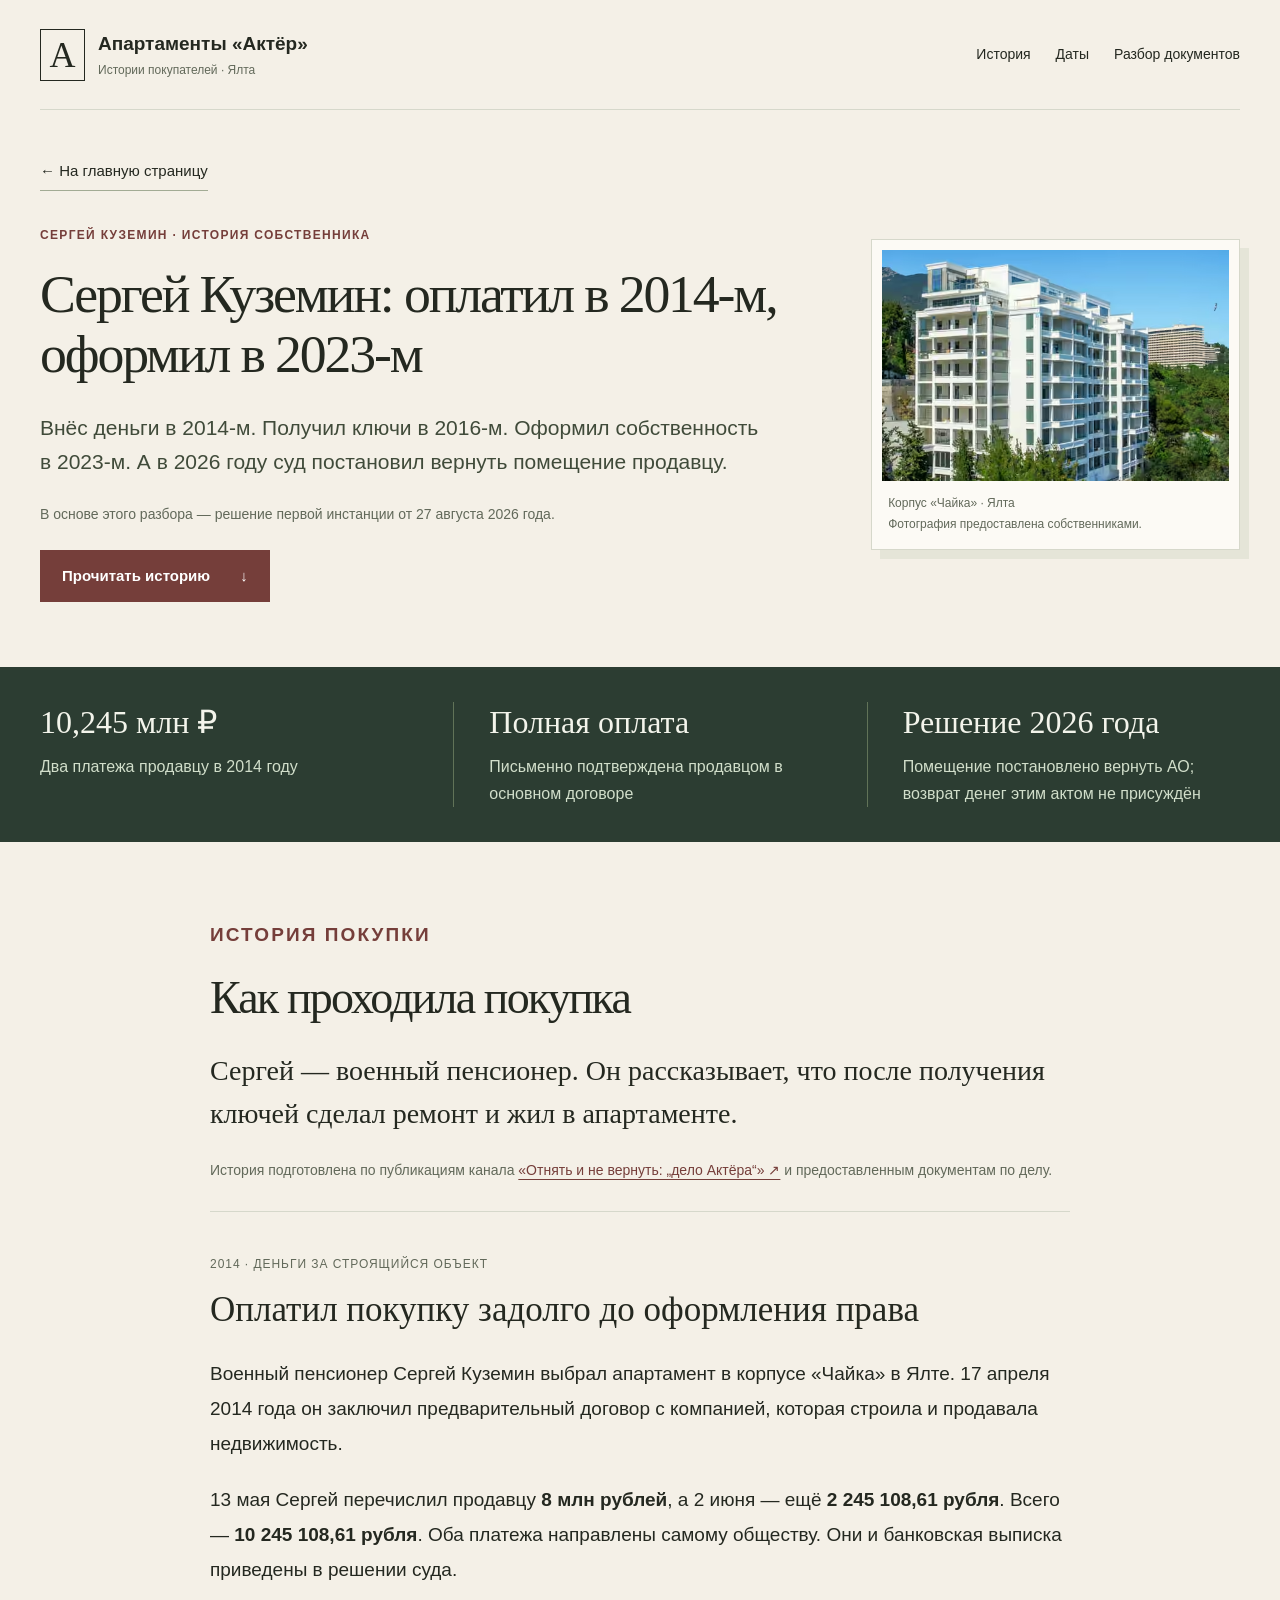
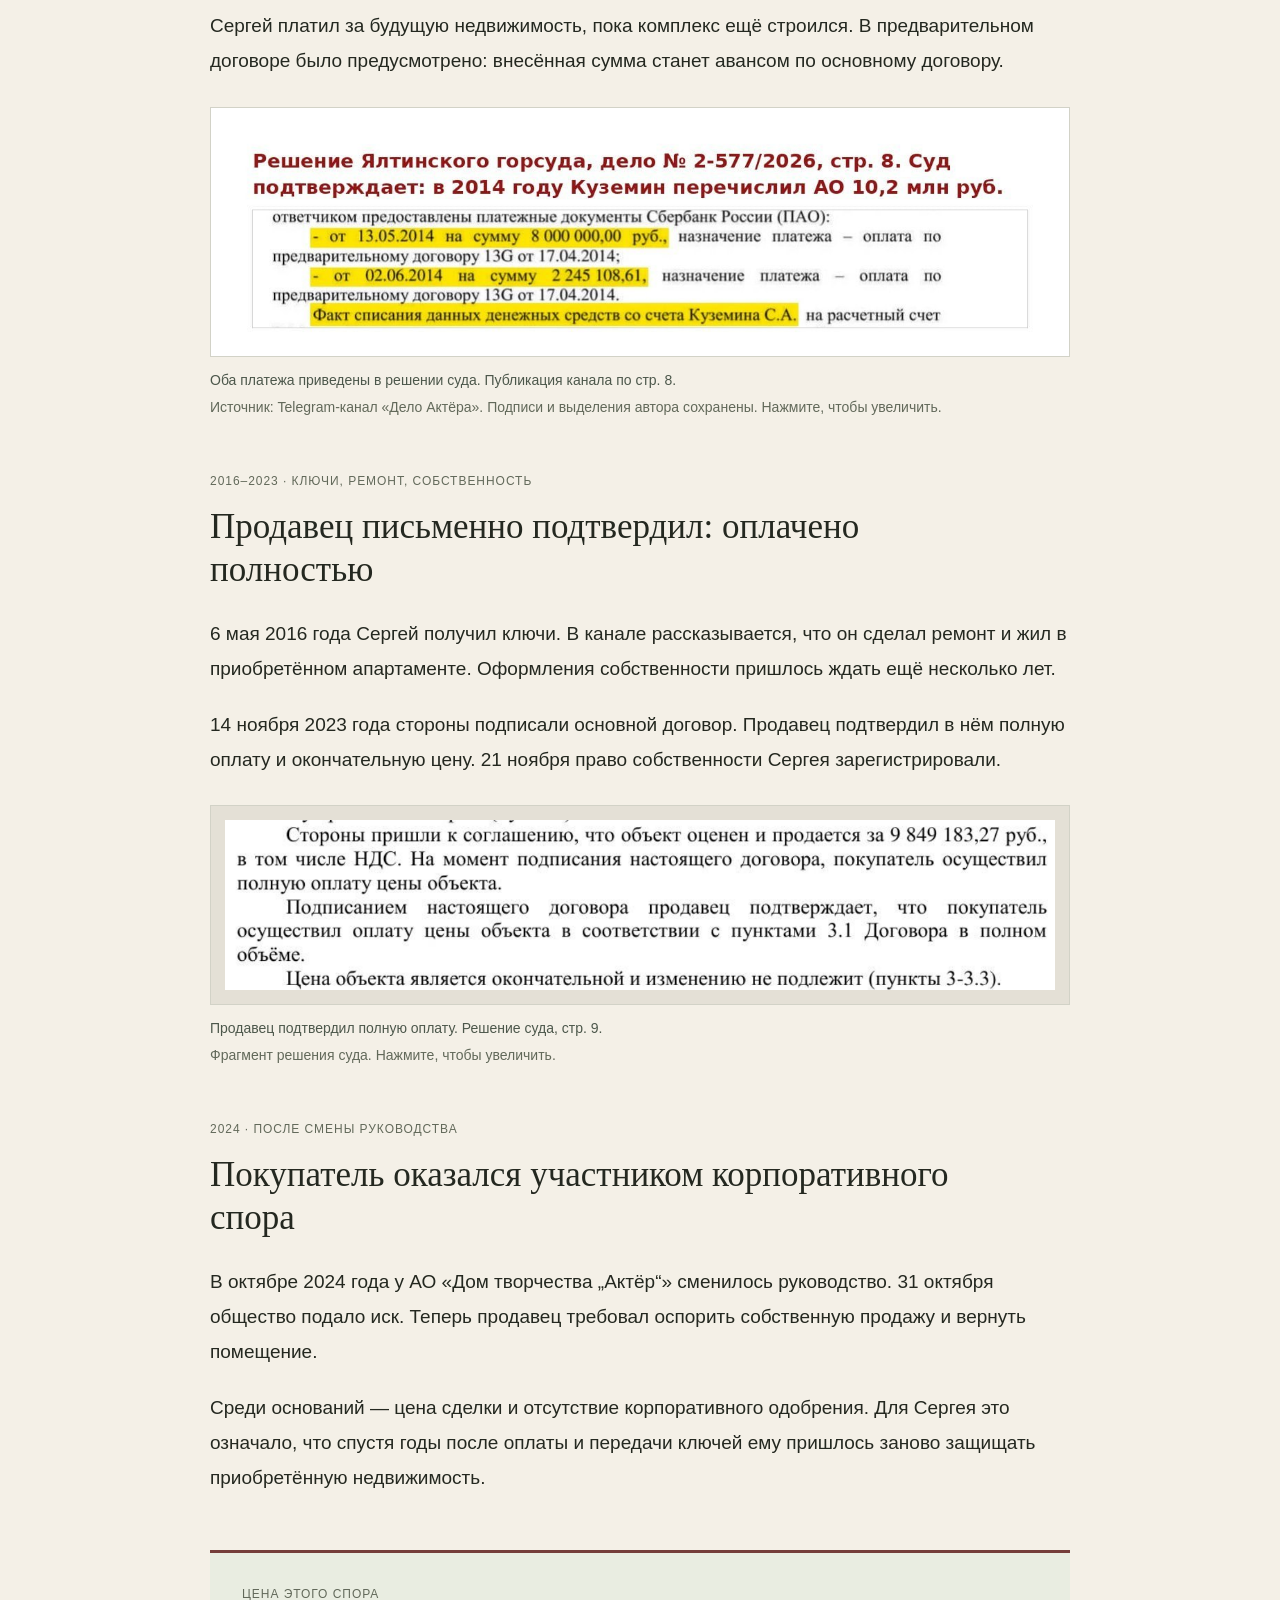
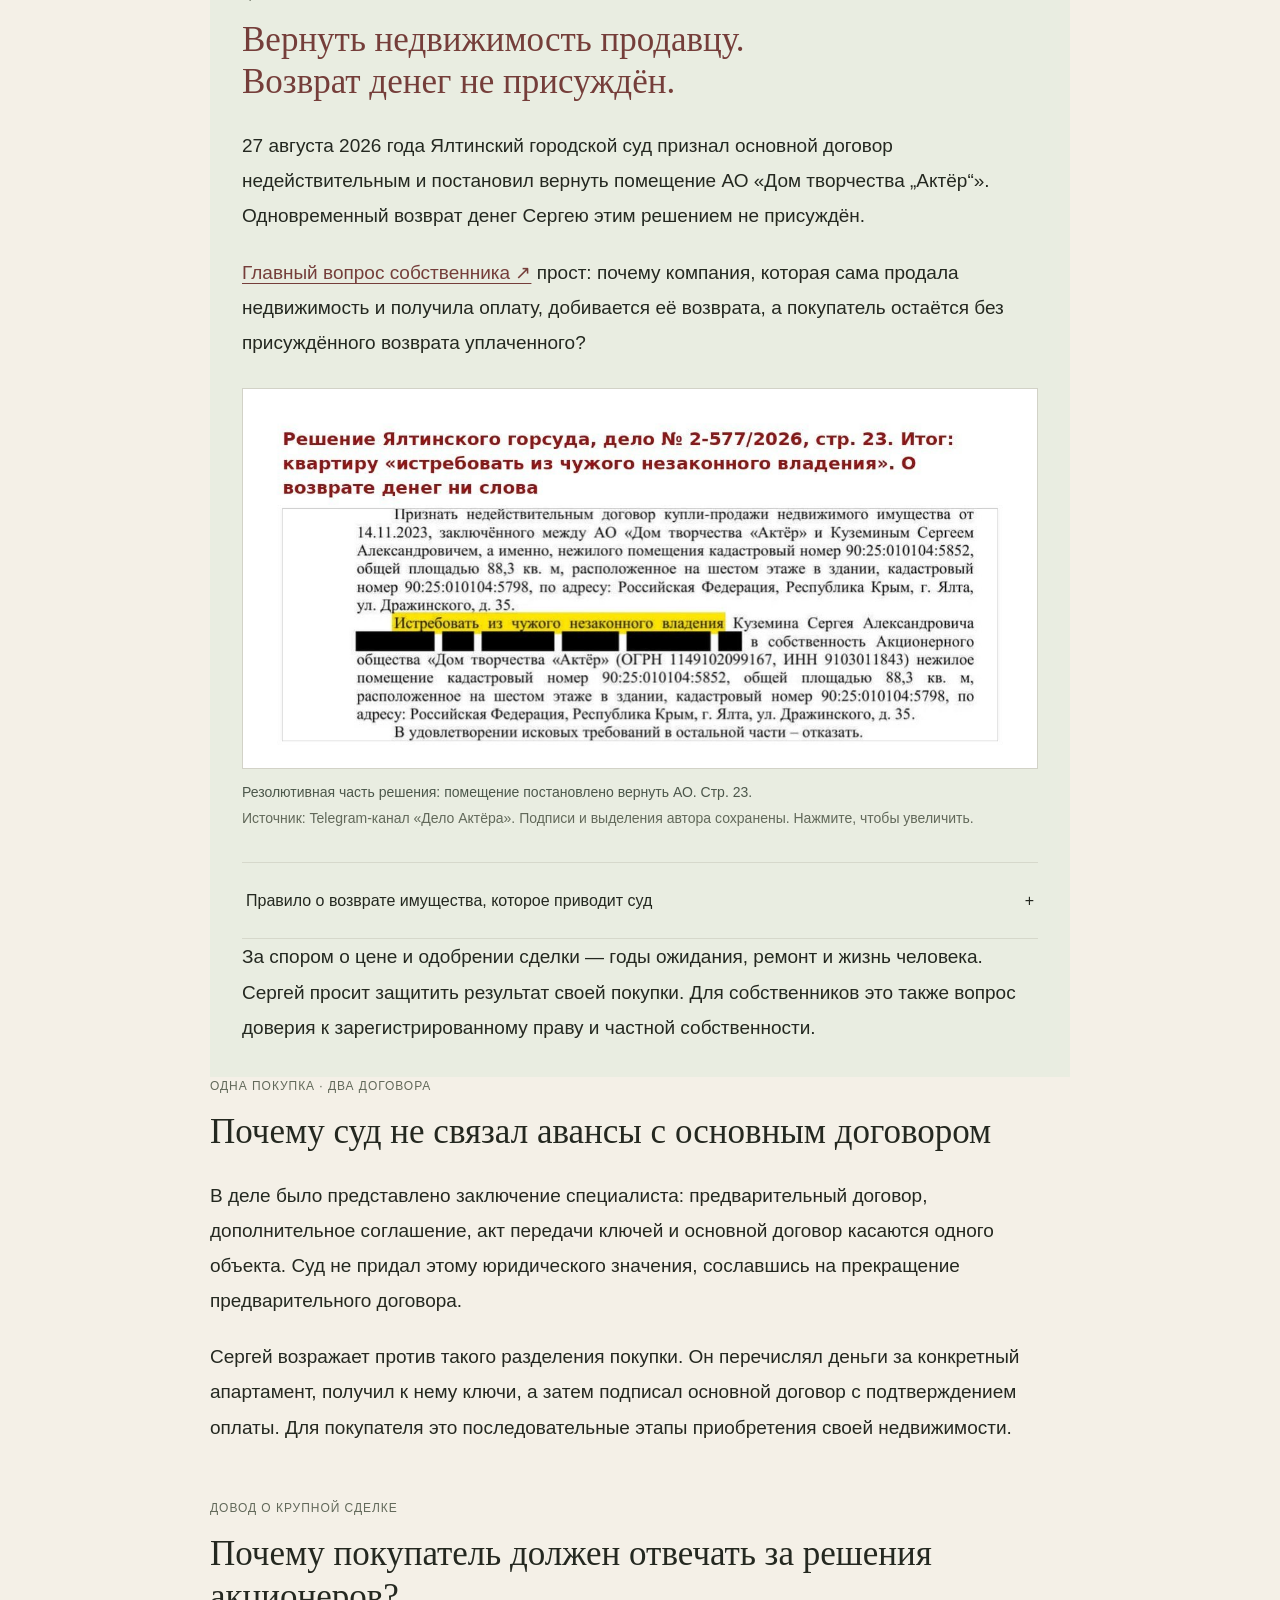
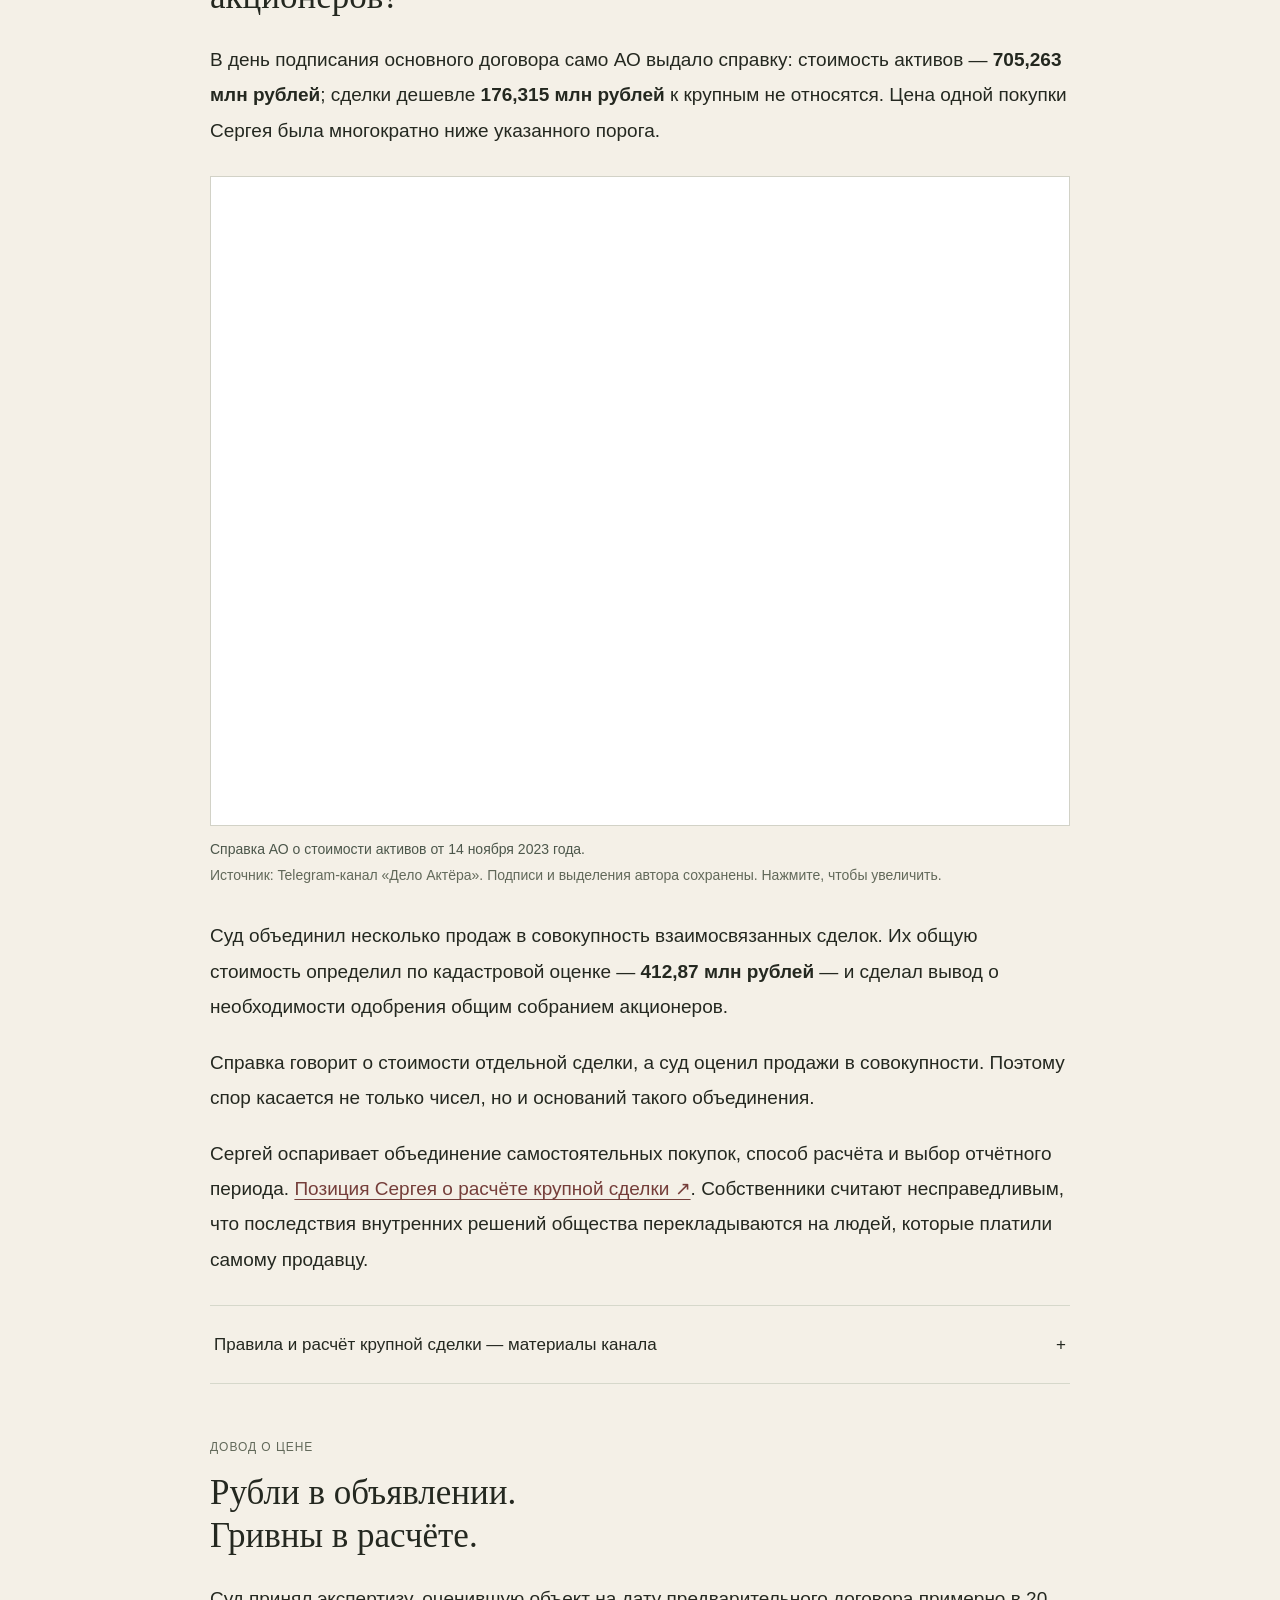
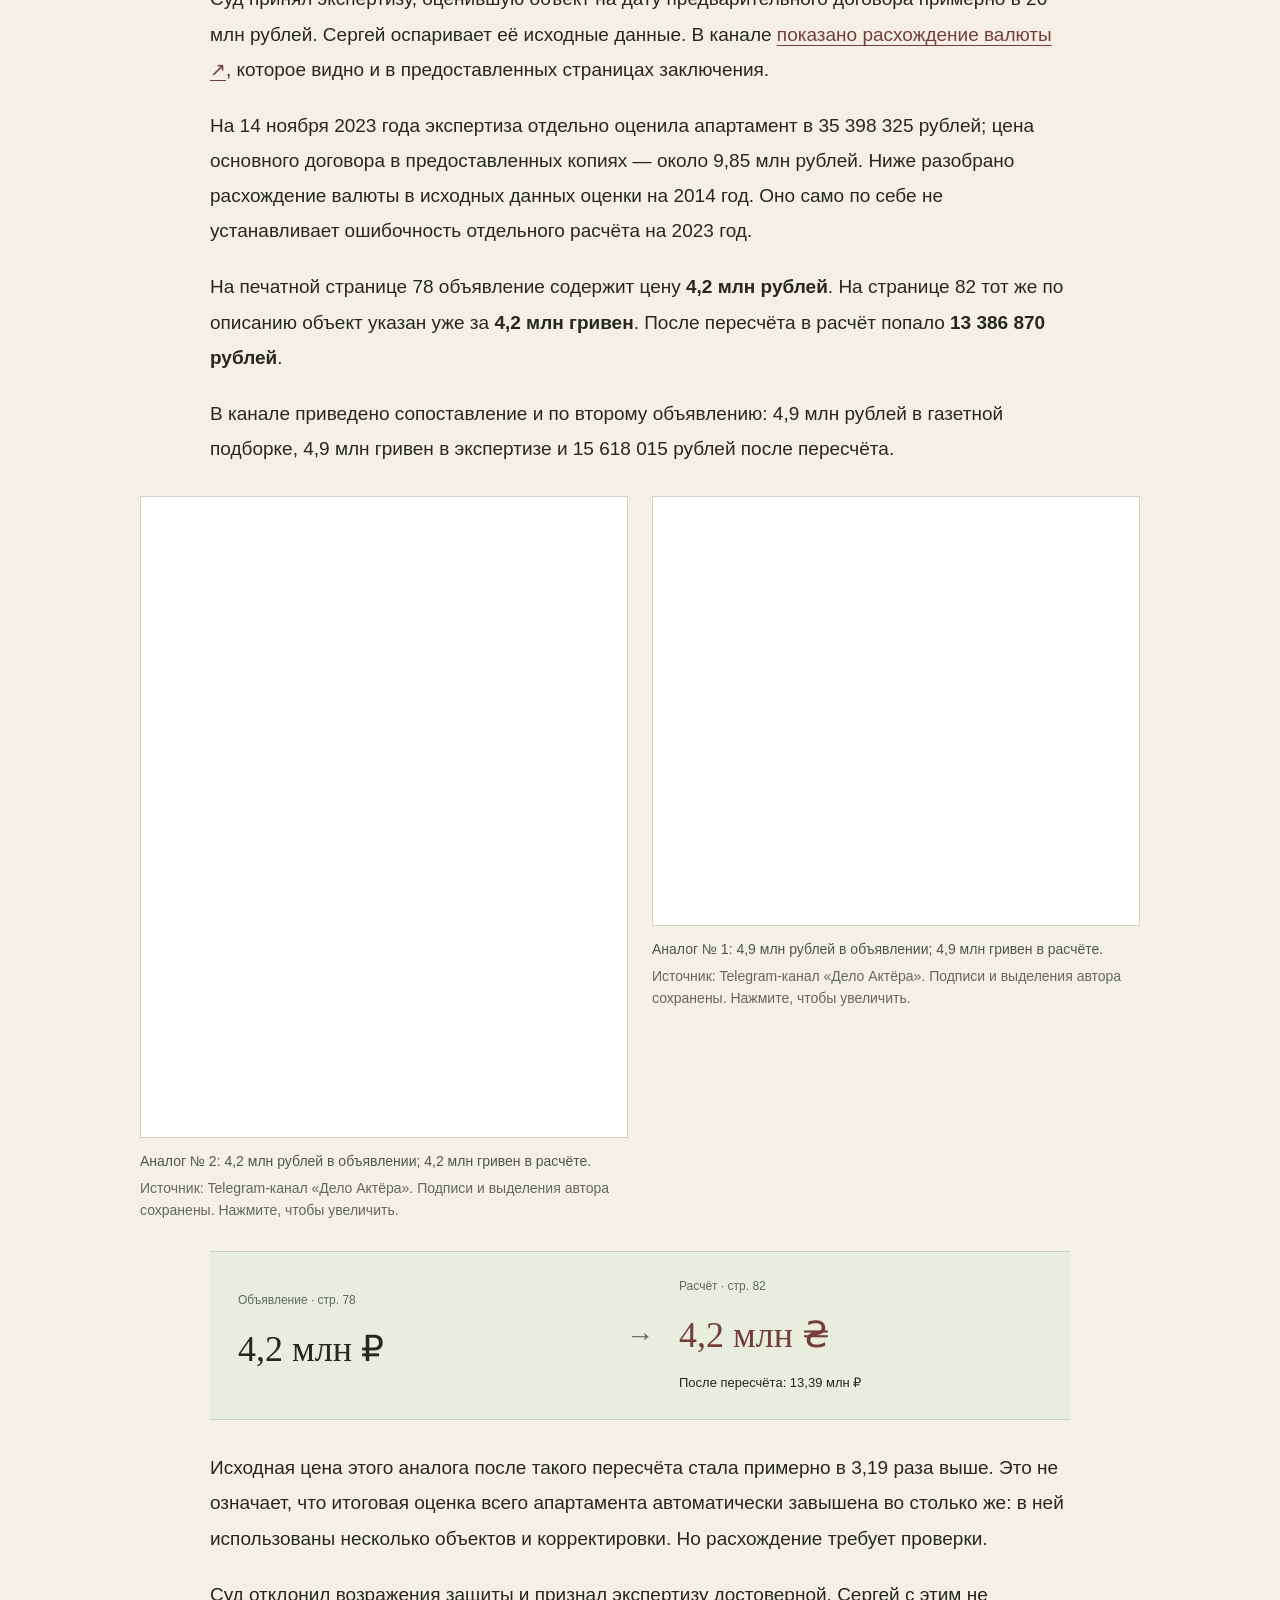
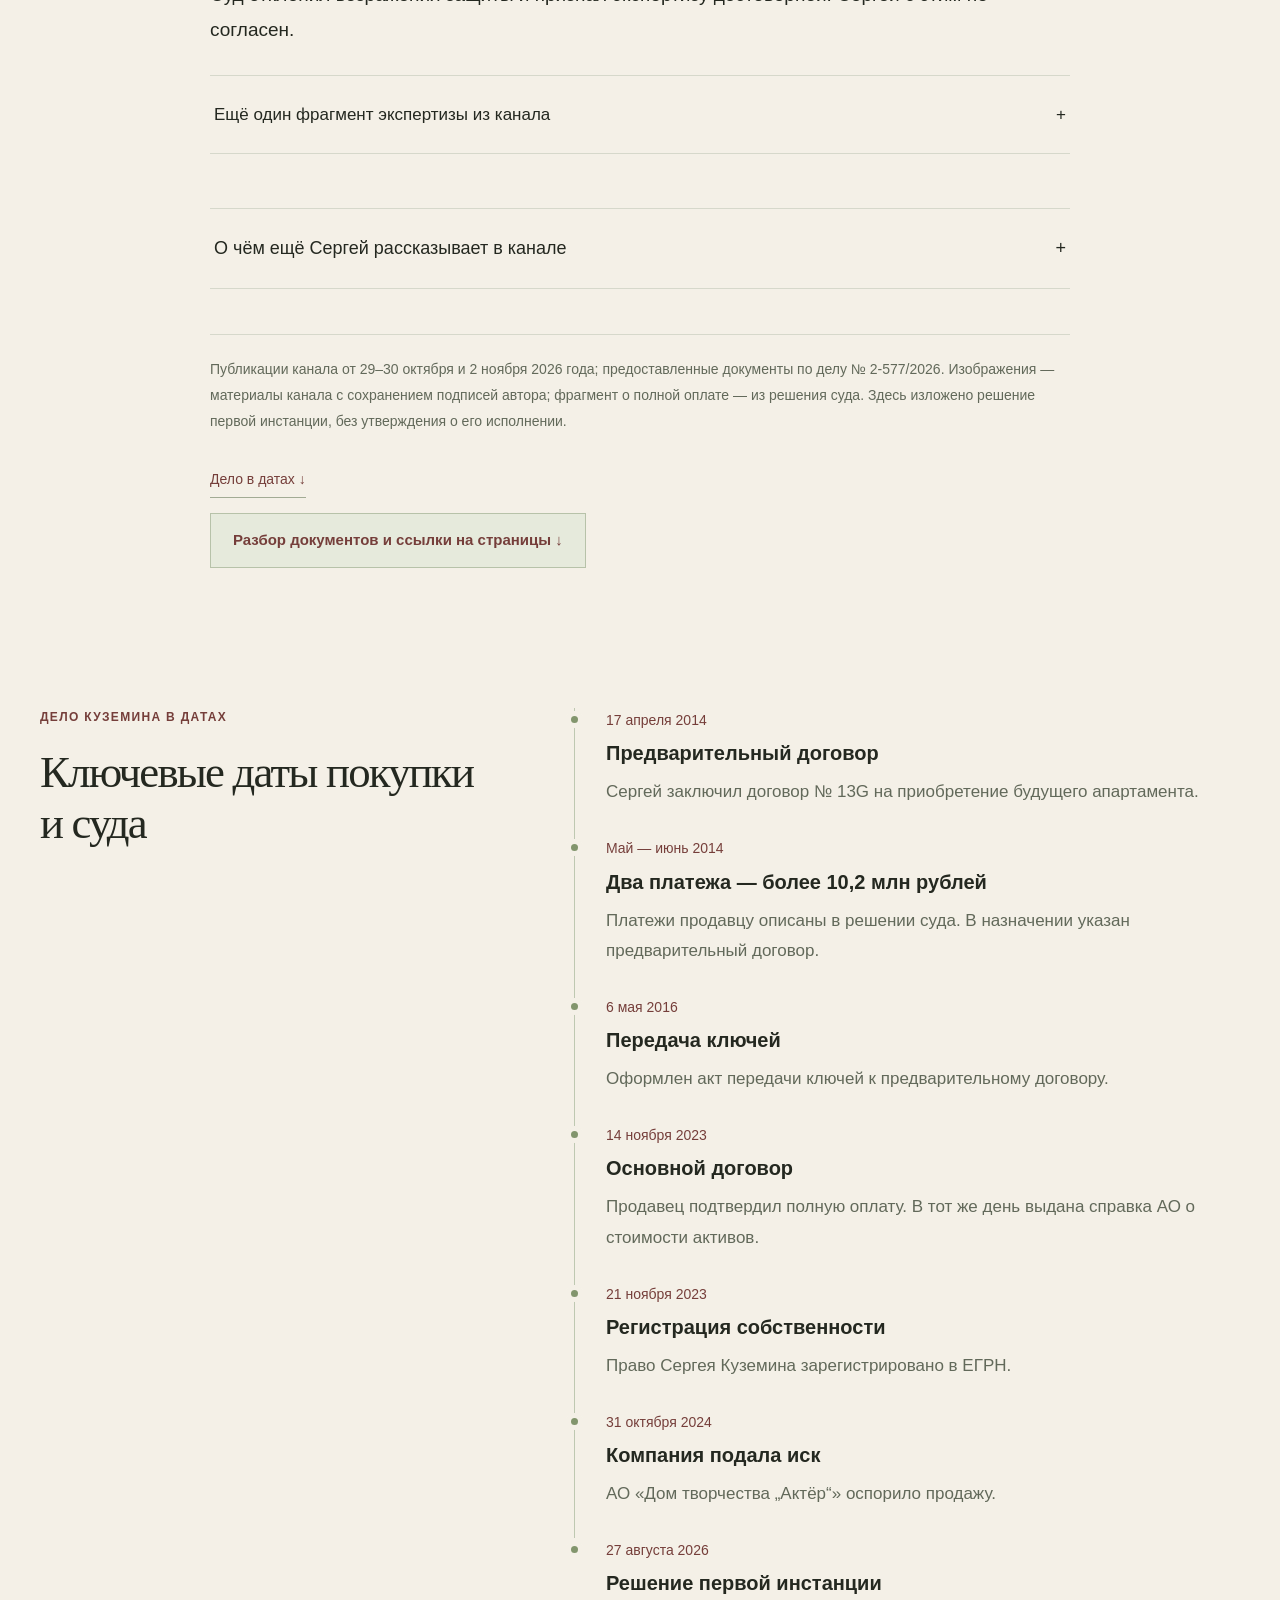
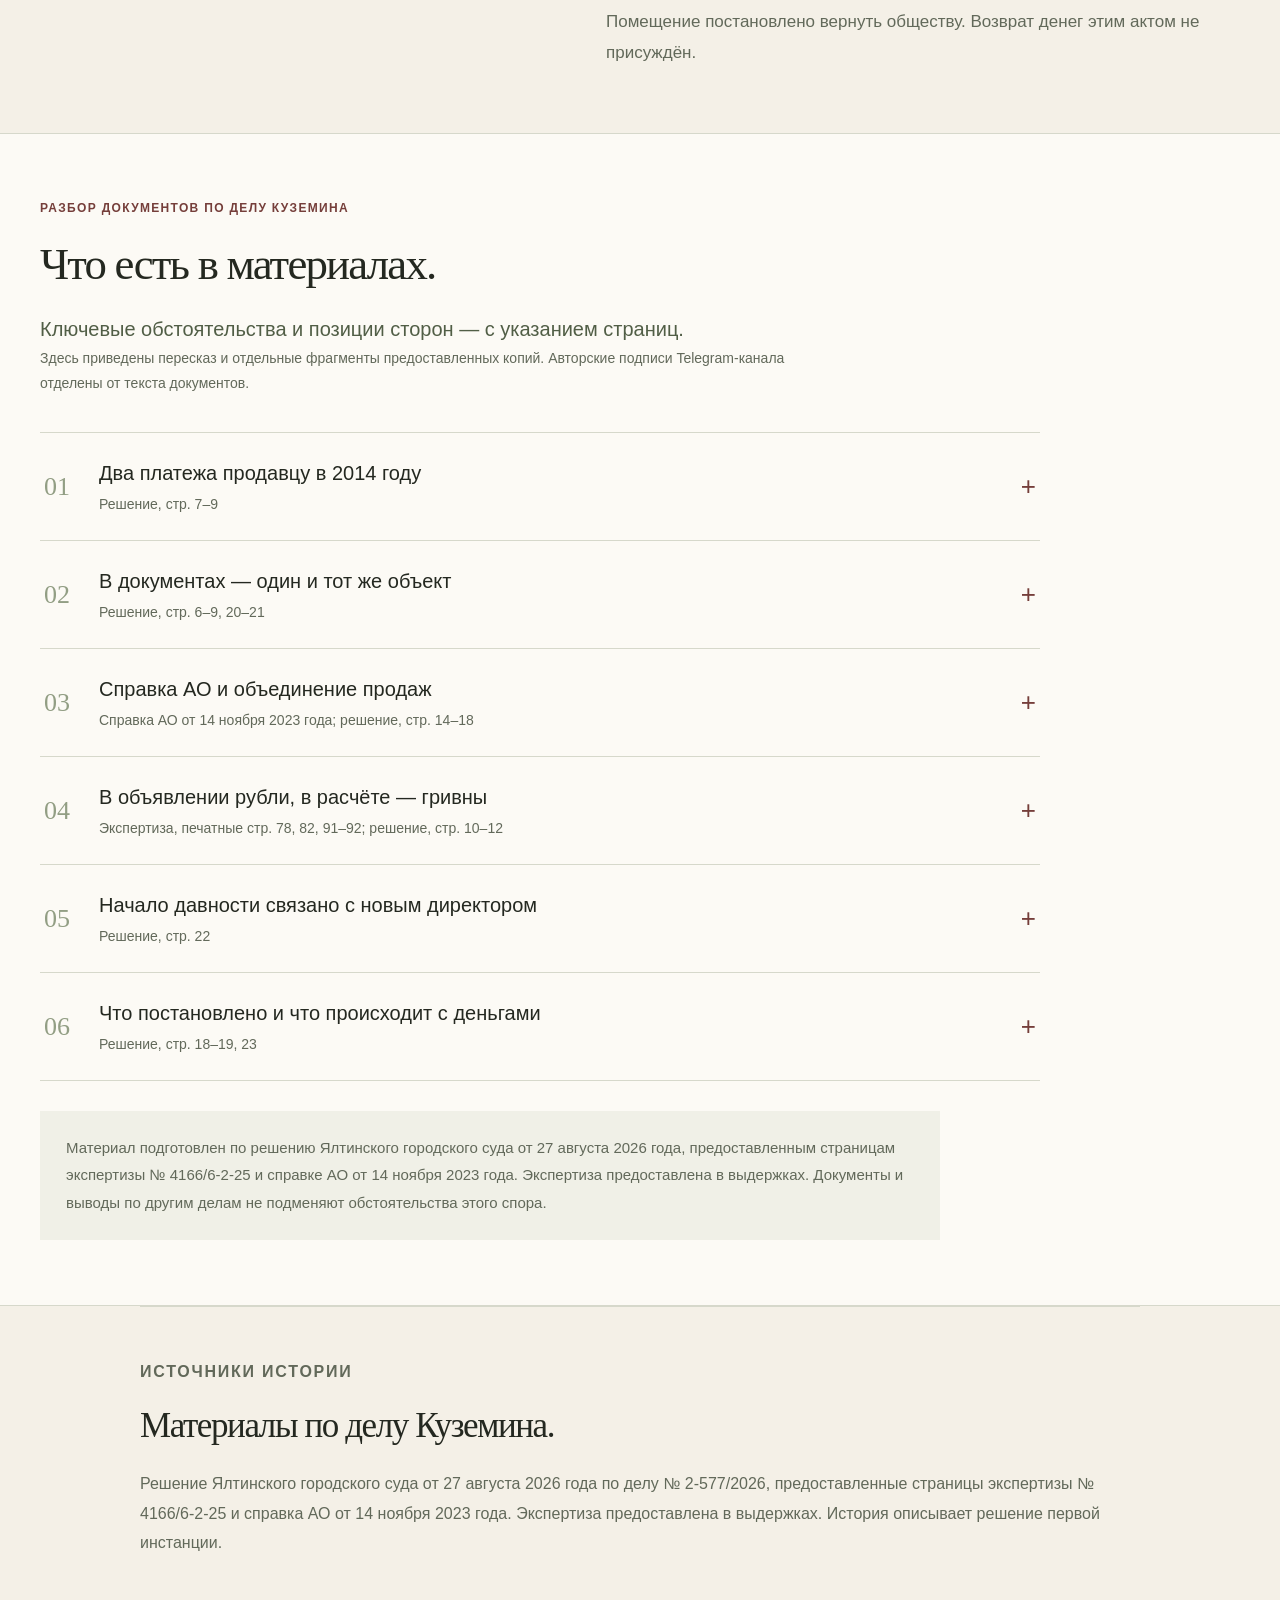
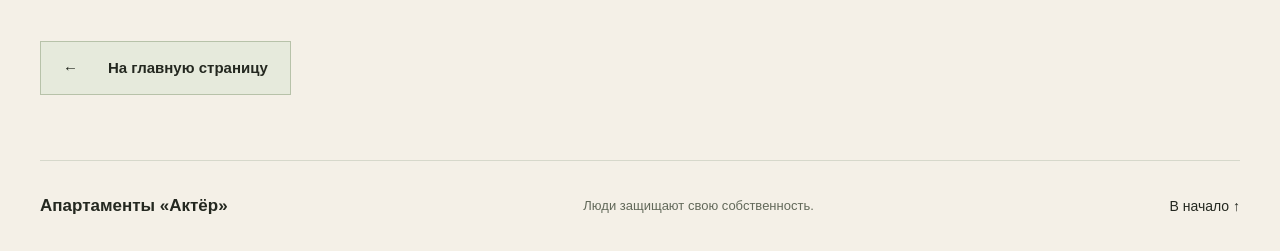
==== kuzemin.html @ b83bed9e "Publish lightweight website preview" ====
<!doctype html>
<html lang="ru">
<head>
<meta name="robots" content="noindex, nofollow, noarchive">
  <meta charset="utf-8"><meta name="viewport" content="width=device-width, initial-scale=1">
  <meta name="referrer" content="no-referrer">
  <meta name="description" content="Сергей Куземин заплатил во время строительства. История покупки, документы, выводы суда и даты по делу № 2-577/2026.">
  <meta http-equiv="Content-Security-Policy" content="default-src 'self'; script-src 'self'; style-src 'self'; img-src 'self' data:; font-src 'self'; connect-src 'self'; object-src 'none'; base-uri 'none'; form-action 'none'">
  <meta name="theme-color" content="#f4f0e7"><title>Сергей Куземин · История, документы и даты</title>
  <link rel="icon" href="assets/mark.svg" type="image/svg+xml"><link rel="stylesheet" href="styles-1-cc34e642.css"><link rel="stylesheet" href="styles-2-75f578c2.css"><link rel="stylesheet" href="styles-3-873c0538.css"><link rel="stylesheet" href="styles-4-cb799677.css">
  <script src="documents.js?v=20261104-approved" defer></script>
<link rel="stylesheet" href="kuzemin-story.css?v=20261104-approved">
<script src="kuzemin-story.js?v=20261104-approved" defer></script>
</head><body class="owner-story-page"><a class="skip-link" href="#main">Перейти к содержанию</a><header class="site-header"><a class="brand" href="index.html#top"><span class="brand-mark" aria-hidden="true">А</span><span>Апартаменты «Актёр»<small>Истории покупателей · Ялта</small></span></a><nav aria-label="Разделы истории"><a href="#story">История</a><a href="#timeline">Даты</a><a href="#evidence">Разбор документов</a></nav></header><main id="main">
<section class="wrap case-intro" id="top" aria-labelledby="case-title"><div>
<a class="text-link materials-back" href="index.html#top">← На главную страницу</a>
<p class="eyebrow">Сергей Куземин · История собственника</p>
<h1 id="case-title">Сергей Куземин: оплатил в 2014-м, оформил в 2023-м</h1>
<p class="hero-lead">Внёс деньги в 2014-м. Получил ключи в 2016-м. Оформил собственность в 2023-м. А в 2026 году суд постановил вернуть помещение продавцу.</p>
<p class="case-date">В основе этого разбора — решение первой инстанции от 27 августа 2026 года.</p><a class="button primary" href="#story">Прочитать историю <span aria-hidden="true">↓</span></a>
</div><figure class="hero-photo"><picture><source type="image/avif" srcset="assets/chayka-second-view-light.avif"><img src="assets/chayka-second-view-light.jpg" alt="Корпус «Чайка» в Ялте среди деревьев" width="800" height="533"></picture><figcaption>Корпус «Чайка» · Ялта<br>Фотография предоставлена собственниками.</figcaption></figure></section>
<section class="case-summary-band" aria-label="Главные обстоятельства"><div class="wrap case-summary-grid">
<div><strong>10,245 млн ₽</strong><p>Два платежа продавцу в 2014 году</p></div>
<div><strong>Полная оплата</strong><p>Письменно подтверждена продавцом в основном договоре</p></div>
<div><strong>Решение 2026 года</strong><p>Помещение постановлено вернуть АО; возврат денег этим актом не присуждён</p></div>
</div></section>
<article class="wrap case-reading kuzemin-story" id="story" aria-labelledby="story-title">
<p class="eyebrow">История покупки</p>
<h2 id="story-title">Как проходила покупка</h2>
<p class="lead">Сергей — военный пенсионер. Он рассказывает, что после получения ключей сделал ремонт и жил в апартаменте.</p>
<p class="story-origin">История подготовлена по публикациям канала <a href="https://t.me/delo_aktera/15" target="_blank" rel="noopener noreferrer">«Отнять и не вернуть: „дело Актёра“» ↗</a> и предоставленным документам по делу.</p>

<div class="story-chapter" id="purchase-2014"><p class="chapter-kicker">2014 · Деньги за строящийся объект</p>
<h3>Оплатил покупку задолго до оформления права</h3>
<p>Военный пенсионер Сергей Куземин выбрал апартамент в корпусе «Чайка» в Ялте. 17 апреля 2014 года он заключил предварительный договор с компанией, которая строила и продавала недвижимость.</p>
<p>13 мая Сергей перечислил продавцу <strong>8 млн рублей</strong>, а 2 июня — ещё <strong>2 245 108,61 рубля</strong>. Всего — <strong>10 245 108,61 рубля</strong>. Оба платежа направлены самому обществу. Они и банковская выписка приведены в решении суда.</p>
<p>Сергей платил за будущую недвижимость, пока комплекс ещё строился. В предварительном договоре было предусмотрено: внесённая сумма станет авансом по основному договору.</p>
<figure class="story-document telegram-graphic"><a href="assets/kuzemin/tg-payments.jpg" target="_blank" rel="noopener" aria-label="Увеличить: Оба платежа приведены в решении суда. Публикация канала по стр. 8."><img src="assets/kuzemin/tg-payments.jpg" alt="Оба платежа приведены в решении суда. Публикация канала по стр. 8." loading="lazy" width="1200" height="319"></a><figcaption>Оба платежа приведены в решении суда. Публикация канала по стр. 8.<span>Источник: Telegram-канал «Дело Актёра». Подписи и выделения автора сохранены. Нажмите, чтобы увеличить.</span></figcaption></figure>
</div>

<div class="story-chapter" id="purchase-2023"><p class="chapter-kicker">2016–2023 · Ключи, ремонт, собственность</p>
<h3>Продавец письменно подтвердил: оплачено полностью</h3>
<p>6 мая 2016 года Сергей получил ключи. В канале рассказывается, что он сделал ремонт и жил в приобретённом апартаменте. Оформления собственности пришлось ждать ещё несколько лет.</p>
<p>14 ноября 2023 года стороны подписали основной договор. Продавец подтвердил в нём полную оплату и окончательную цену. 21 ноября право собственности Сергея зарегистрировали.</p>
<figure class="story-document "><a href="assets/kuzemin/paid-in-full.png" target="_blank" rel="noopener" aria-label="Увеличить: Продавец подтвердил полную оплату. Решение суда, стр. 9."><img src="assets/kuzemin/paid-in-full.png" alt="Продавец подтвердил полную оплату. Решение суда, стр. 9." loading="lazy" width="1195" height="245"></a><figcaption>Продавец подтвердил полную оплату. Решение суда, стр. 9.<span>Фрагмент решения суда. Нажмите, чтобы увеличить.</span></figcaption></figure>
</div>

<div class="story-chapter" id="new-management"><p class="chapter-kicker">2024 · После смены руководства</p>
<h3>Покупатель оказался участником корпоративного спора</h3>
<p>В октябре 2024 года у АО «Дом творчества „Актёр“» сменилось руководство. 31 октября общество подало иск. Теперь продавец требовал оспорить собственную продажу и вернуть помещение.</p>
<p>Среди оснований — цена сделки и отсутствие корпоративного одобрения. Для Сергея это означало, что спустя годы после оплаты и передачи ключей ему пришлось заново защищать приобретённую недвижимость.</p>
</div>

<div class="story-outcome"><p class="chapter-kicker">Цена этого спора</p><h3>Вернуть недвижимость продавцу.<br>Возврат денег не присуждён.</h3>
<p>27 августа 2026 года Ялтинский городской суд признал основной договор недействительным и постановил вернуть помещение АО «Дом творчества „Актёр“». Одновременный возврат денег Сергею этим решением не присуждён.</p>
<p><a href="https://t.me/delo_aktera/49" target="_blank" rel="noopener noreferrer">Главный вопрос собственника ↗</a> прост: почему компания, которая сама продала недвижимость и получила оплату, добивается её возврата, а покупатель остаётся без присуждённого возврата уплаченного?</p>
<figure class="story-document telegram-graphic"><a href="assets/kuzemin/tg-ruling.jpg" target="_blank" rel="noopener" aria-label="Увеличить: Резолютивная часть решения: помещение постановлено вернуть АО. Стр. 23."><img src="assets/kuzemin/tg-ruling.jpg" alt="Резолютивная часть решения: помещение постановлено вернуть АО. Стр. 23." loading="lazy" width="1200" height="550"></a><figcaption>Резолютивная часть решения: помещение постановлено вернуть АО. Стр. 23.<span>Источник: Telegram-канал «Дело Актёра». Подписи и выделения автора сохранены. Нажмите, чтобы увеличить.</span></figcaption></figure><details class="supporting-documents"><summary>Правило о возврате имущества, которое приводит суд <span aria-hidden="true">+</span></summary><div class="detail-body"><figure class="story-document telegram-graphic"><a href="assets/kuzemin/tg-return-rule.jpg" target="_blank" rel="noopener" aria-label="Увеличить: Фрагмент мотивировки решения о договорном споре и возврате имущества. Стр. 18."><img src="assets/kuzemin/tg-return-rule.jpg" alt="Фрагмент мотивировки решения о договорном споре и возврате имущества. Стр. 18." loading="lazy" width="1200" height="492"></a><figcaption>Фрагмент мотивировки решения о договорном споре и возврате имущества. Стр. 18.<span>Источник: Telegram-канал «Дело Актёра». Подписи и выделения автора сохранены. Нажмите, чтобы увеличить.</span></figcaption></figure></div></details><p>За спором о цене и одобрении сделки — годы ожидания, ремонт и жизнь человека. Сергей просит защитить результат своей покупки. Для собственников это также вопрос доверия к зарегистрированному праву и частной собственности.</p></div>

<div class="story-chapter" id="contracts-story"><p class="chapter-kicker">Одна покупка · Два договора</p>
<h3>Почему суд не связал авансы с основным договором</h3>
<p>В деле было представлено заключение специалиста: предварительный договор, дополнительное соглашение, акт передачи ключей и основной договор касаются одного объекта. Суд не придал этому юридического значения, сославшись на прекращение предварительного договора.</p>
<p>Сергей возражает против такого разделения покупки. Он перечислял деньги за конкретный апартамент, получил к нему ключи, а затем подписал основной договор с подтверждением оплаты. Для покупателя это последовательные этапы приобретения своей недвижимости.</p>
</div>

<div class="story-chapter" id="corporate-story"><p class="chapter-kicker">Довод о крупной сделке</p>
<h3>Почему покупатель должен отвечать за решения акционеров?</h3>
<p>В день подписания основного договора само АО выдало справку: стоимость активов — <strong>705,263 млн рублей</strong>; сделки дешевле <strong>176,315 млн рублей</strong> к крупным не относятся. Цена одной покупки Сергея была многократно ниже указанного порога.</p>
<figure class="story-document telegram-graphic"><a href="assets/kuzemin/tg-certificate.jpg" target="_blank" rel="noopener" aria-label="Увеличить: Справка АО о стоимости активов от 14 ноября 2023 года."><img src="assets/kuzemin/tg-certificate.jpg" alt="Справка АО о стоимости активов от 14 ноября 2023 года." loading="lazy" width="1200" height="1125"></a><figcaption>Справка АО о стоимости активов от 14 ноября 2023 года.<span>Источник: Telegram-канал «Дело Актёра». Подписи и выделения автора сохранены. Нажмите, чтобы увеличить.</span></figcaption></figure>
<p>Суд объединил несколько продаж в совокупность взаимосвязанных сделок. Их общую стоимость определил по кадастровой оценке — <strong>412,87 млн рублей</strong> — и сделал вывод о необходимости одобрения общим собранием акционеров.</p>
<p>Справка говорит о стоимости отдельной сделки, а суд оценил продажи в совокупности. Поэтому спор касается не только чисел, но и оснований такого объединения.</p><p>Сергей оспаривает объединение самостоятельных покупок, способ расчёта и выбор отчётного периода. <a href="https://t.me/delo_aktera/39" target="_blank" rel="noopener noreferrer">Позиция Сергея о расчёте крупной сделки ↗</a>. Собственники считают несправедливым, что последствия внутренних решений общества перекладываются на людей, которые платили самому продавцу.</p><details class="supporting-documents"><summary>Правила и расчёт крупной сделки — материалы канала <span aria-hidden="true">+</span></summary><div class="detail-body"><p>Канал сопоставляет три части решения: какую стоимость предписано сравнивать, на какую дату брать активы и какие значения использованы в расчёте суда.</p><p>На изображении показан количественный порог. В приведённом судом правиле учитывается также выход сделки за пределы обычной хозяйственной деятельности; суд счёл этот критерий выполненным, собственник оспаривает такой вывод.</p><figure class="story-document telegram-graphic"><a href="assets/kuzemin/tg-transaction-value-rule.jpg" target="_blank" rel="noopener" aria-label="Увеличить: Какую стоимость сравнивать. Фрагменты решения, стр. 14."><img src="assets/kuzemin/tg-transaction-value-rule.jpg" alt="Какую стоимость сравнивать. Фрагменты решения, стр. 14." loading="lazy" width="1200" height="569"></a><figcaption>Какую стоимость сравнивать. Фрагменты решения, стр. 14.<span>Источник: Telegram-канал «Дело Актёра». Подписи и выделения автора сохранены. Нажмите, чтобы увеличить.</span></figcaption></figure><figure class="story-document telegram-graphic"><a href="assets/kuzemin/tg-balance-date-rule.jpg" target="_blank" rel="noopener" aria-label="Увеличить: Дата баланса перед первой из взаимосвязанных сделок. Решение, стр. 15–16."><img src="assets/kuzemin/tg-balance-date-rule.jpg" alt="Дата баланса перед первой из взаимосвязанных сделок. Решение, стр. 15–16." loading="lazy" width="1200" height="402"></a><figcaption>Дата баланса перед первой из взаимосвязанных сделок. Решение, стр. 15–16.<span>Источник: Telegram-канал «Дело Актёра». Подписи и выделения автора сохранены. Нажмите, чтобы увеличить.</span></figcaption></figure><p class="document-context">В решении приведён совокупный расчёт стоимости продаж. Фамилии в предоставленной копии скрыты, поэтому проверить, включён ли Куземин в перечень, по ней нельзя.</p></div></details>
</div>

<div class="story-chapter" id="valuation-story"><p class="chapter-kicker">Довод о цене</p>
<h3>Рубли в объявлении.<br>Гривны в расчёте.</h3>
<p>Суд принял экспертизу, оценившую объект на дату предварительного договора примерно в 20 млн рублей. Сергей оспаривает её исходные данные. В канале <a href="https://t.me/delo_aktera/28" target="_blank" rel="noopener noreferrer">показано расхождение валюты ↗</a>, которое видно и в предоставленных страницах заключения.</p>
<p>На 14 ноября 2023 года экспертиза отдельно оценила апартамент в 35 398 325 рублей; цена основного договора в предоставленных копиях — около 9,85 млн рублей. Ниже разобрано расхождение валюты в исходных данных оценки на 2014 год. Оно само по себе не устанавливает ошибочность отдельного расчёта на 2023 год.</p><p>На печатной странице 78 объявление содержит цену <strong>4,2 млн рублей</strong>. На странице 82 тот же по описанию объект указан уже за <strong>4,2 млн гривен</strong>. После пересчёта в расчёт попало <strong>13 386 870 рублей</strong>.</p>
<p>В канале приведено сопоставление и по второму объявлению: 4,9 млн рублей в газетной подборке, 4,9 млн гривен в экспертизе и 15 618 015 рублей после пересчёта.</p><div class="evidence-compare" id="valuation-images">
<figure class="story-document telegram-graphic"><a href="assets/kuzemin/tg-analogue-2.jpg" target="_blank" rel="noopener" aria-label="Увеличить: Аналог № 2: 4,2 млн рублей в объявлении; 4,2 млн гривен в расчёте."><img src="assets/kuzemin/tg-analogue-2.jpg" alt="Аналог № 2: 4,2 млн рублей в объявлении; 4,2 млн гривен в расчёте." loading="lazy" width="839" height="1280"></a><figcaption>Аналог № 2: 4,2 млн рублей в объявлении; 4,2 млн гривен в расчёте.<span>Источник: Telegram-канал «Дело Актёра». Подписи и выделения автора сохранены. Нажмите, чтобы увеличить.</span></figcaption></figure>
<figure class="story-document telegram-graphic"><a href="assets/kuzemin/tg-analogue-1.jpg" target="_blank" rel="noopener" aria-label="Увеличить: Аналог № 1: 4,9 млн рублей в объявлении; 4,9 млн гривен в расчёте."><img src="assets/kuzemin/tg-analogue-1.jpg" alt="Аналог № 1: 4,9 млн рублей в объявлении; 4,9 млн гривен в расчёте." loading="lazy" width="1200" height="1051"></a><figcaption>Аналог № 1: 4,9 млн рублей в объявлении; 4,9 млн гривен в расчёте.<span>Источник: Telegram-канал «Дело Актёра». Подписи и выделения автора сохранены. Нажмите, чтобы увеличить.</span></figcaption></figure>
</div>
<div class="currency-reading" aria-label="Сопоставление исходных данных экспертизы"><div><span>Объявление · стр. 78</span><strong>4,2 млн ₽</strong></div><span class="currency-arrow" aria-hidden="true">→</span><div><span>Расчёт · стр. 82</span><strong>4,2 млн ₴</strong><small>После пересчёта: 13,39 млн ₽</small></div></div>
<p>Исходная цена этого аналога после такого пересчёта стала примерно в 3,19 раза выше. Это не означает, что итоговая оценка всего апартамента автоматически завышена во столько же: в ней использованы несколько объектов и корректировки. Но расхождение требует проверки.</p>
<p>Суд отклонил возражения защиты и признал экспертизу достоверной. Сергей с этим не согласен.</p><details class="supporting-documents"><summary>Ещё один фрагмент экспертизы из канала <span aria-hidden="true">+</span></summary><div class="detail-body"><figure class="story-document telegram-graphic"><a href="assets/kuzemin/tg-expert-wording.jpg" target="_blank" rel="noopener" aria-label="Увеличить: Обзорная часть экспертизы, печатная стр. 38."><img src="assets/kuzemin/tg-expert-wording.jpg" alt="Обзорная часть экспертизы, печатная стр. 38." loading="lazy" width="1200" height="400"></a><figcaption>Обзорная часть экспертизы, печатная стр. 38.<span>Источник: Telegram-канал «Дело Актёра». Подписи и выделения автора сохранены. Нажмите, чтобы увеличить.</span><span>Канал отдельно обращает внимание на формулировку в обзоре. Само её наличие не устанавливает правильность или ошибочность денежного расчёта.</span></figcaption></figure></div></details>
</div>

<details class="channel-account"><summary>О чём ещё Сергей рассказывает в канале <span aria-hidden="true">+</span></summary><div class="detail-body">
<h4>Заседание после ухудшения самочувствия</h4><p>В самом решении описан перерыв из-за ухудшения состояния здоровья Сергея и необходимости неотложной медицинской помощи. Далее суд указал, что доказательства болезни к просьбе об отложении не приложены, и продолжил рассмотрение.</p><figure class="story-document telegram-graphic"><a href="assets/kuzemin/tg-hearing-health.jpg" target="_blank" rel="noopener" aria-label="Увеличить: Ухудшение самочувствия и отказ в отложении. Решение, стр. 3."><img src="assets/kuzemin/tg-hearing-health.jpg" alt="Ухудшение самочувствия и отказ в отложении. Решение, стр. 3." loading="lazy" width="1200" height="366"></a><figcaption>Ухудшение самочувствия и отказ в отложении. Решение, стр. 3.<span>Источник: Telegram-канал «Дело Актёра». Подписи и выделения автора сохранены. Нажмите, чтобы увеличить.</span></figcaption></figure><p>Сергей указывает, что от продолжения заседания 27 августа до оглашения решения прошло 26 минут. <a href="https://t.me/delo_aktera/43" target="_blank" rel="noopener noreferrer">Позиция Сергея о ходе заседания ↗</a>. Время приведено по каналу; протокола и аудиозаписи в полученном архиве нет.</p><h4>Несогласованные описания в решении</h4>
<p><a href="https://t.me/delo_aktera/48" target="_blank" rel="noopener noreferrer">Позиция Сергея о расхождении в решении ↗</a></p><p class="document-context">В абзаце покупателем назван Куземин, действовавший через представительницу по доверенности. Слово «купила» не доказывает, что речь о другой покупательнице. В описаниях объекта расходятся этажи — третий и шестой; причина расхождения не установлена.</p></div></details>

<p class="case-date">Публикации канала от 29–30 октября и 2 ноября 2026 года; предоставленные документы по делу № 2-577/2026. Изображения — материалы канала с сохранением подписей автора; фрагмент о полной оплате — из решения суда. Здесь изложено решение первой инстанции, без утверждения о его исполнении.</p>
<div class="story-followup"><a class="text-link" href="#timeline">Дело в датах ↓</a><a class="button case-materials-link" href="#evidence">Разбор документов и ссылки на страницы ↓</a></div>
</article>

<section class="wrap section timeline-section" id="timeline" aria-labelledby="timeline-title"><div class="section-head"><p class="eyebrow">Дело Куземина в датах</p><h2 id="timeline-title">Ключевые даты покупки и суда</h2></div><ol class="timeline"><li><time datetime="2014-04-17">17 апреля 2014</time><h3>Предварительный договор</h3><p>Сергей заключил договор № 13G на приобретение будущего апартамента.</p></li><li><time datetime="2014-06-02">Май — июнь 2014</time><h3>Два платежа — более 10,2 млн рублей</h3><p>Платежи продавцу описаны в решении суда. В назначении указан предварительный договор.</p></li><li><time datetime="2016-05-06">6 мая 2016</time><h3>Передача ключей</h3><p>Оформлен акт передачи ключей к предварительному договору.</p></li><li><time datetime="2023-11-14">14 ноября 2023</time><h3>Основной договор</h3><p>Продавец подтвердил полную оплату. В тот же день выдана справка АО о стоимости активов.</p></li><li><time datetime="2023-11-21">21 ноября 2023</time><h3>Регистрация собственности</h3><p>Право Сергея Куземина зарегистрировано в ЕГРН.</p></li><li><time datetime="2024-10-31">31 октября 2024</time><h3>Компания подала иск</h3><p>АО «Дом творчества „Актёр“» оспорило продажу.</p></li><li><time datetime="2026-08-27">27 августа 2026</time><h3>Решение первой инстанции</h3><p>Помещение постановлено вернуть обществу. Возврат денег этим актом не присуждён.</p></li></ol></section><section class="evidence-section" id="evidence" aria-labelledby="evidence-title"><div class="wrap"><div class="section-head"><p class="eyebrow">Разбор документов по делу Куземина</p><h2 id="evidence-title">Что есть в материалах.</h2><p class="section-lead">Ключевые обстоятельства и позиции сторон — с указанием страниц.</p><p class="source-note">Здесь приведены пересказ и отдельные фрагменты предоставленных копий. Авторские подписи Telegram-канала отделены от текста документов.</p></div><div class="evidence-list"><details id="fact-payment"><summary><span class="detail-number">01</span><span>Два платежа продавцу в 2014 году<small>Решение, стр. 7–9</small></span><span class="detail-symbol" aria-hidden="true">+</span></summary><div class="detail-body"><p>В решении перечислены платежи от 13 мая 2014 года на 8 000 000 рублей и от 2 июня 2014 года на 2 245 108,61 рубля. В назначении обоих указан предварительный договор № 13G. Общая сумма — 10 245 108,61 рубля. Там же описано подтверждение перечисления банковской выпиской.</p><p>В условиях предварительного договора указано, что внесённые до основного договора деньги считаются авансом по нему. В основном договоре, как он приведён в решении, продавец подтверждает полную оплату.</p></div></details><details id="fact-link"><summary><span class="detail-number">02</span><span>В документах — один и тот же объект<small>Решение, стр. 6–9, 20–21</small></span><span class="detail-symbol" aria-hidden="true">+</span></summary><div class="detail-body"><p>Суд описывает заключение специалиста от 12 мая 2026 года: предварительный договор, дополнительное соглашение, акт передачи ключей и основной договор относятся к одному объекту.</p><p>Суд указал, что это обстоятельство не имеет правового значения, поскольку предварительный договор прекратил действие. Собственник возражает против отделения основного договора от многолетней истории его исполнения.</p></div></details><details id="fact-large-deal"><summary><span class="detail-number">03</span><span>Справка АО и объединение продаж<small>Справка АО от 14 ноября 2023 года; решение, стр. 14–18</small></span><span class="detail-symbol" aria-hidden="true">+</span></summary><div class="detail-body"><p>Справка общества, подписанная директором и главным бухгалтером, называет балансовую стоимость активов 705 263 000 рублей. В ней указано, что сделки дешевле 176 315 000 рублей к крупным не относятся.</p><p>Суд оценил совокупность продаж как взаимосвязанные сделки. В решении приведена их общая кадастровая стоимость — около 412,87 млн рублей — и сделан вывод о необходимости одобрения общего собрания акционеров.</p><p>Позиция собственников: каждую покупку следует оценивать по её обстоятельствам. Объединение продаж и способ расчёта крупной сделки они оспаривают.</p></div></details><details id="fact-currency"><summary><span class="detail-number">04</span><span>В объявлении рубли, в расчёте — гривны<small>Экспертиза, печатные стр. 78, 82, 91–92; решение, стр. 10–12</small></span><span class="detail-symbol" aria-hidden="true">+</span></summary><div class="detail-body"><p>На стр. 78 экспертизы объявление об объекте-аналоге № 2 содержит цену 4,2 млн рублей. На стр. 82 то же по описанию объявление приведено с ценой 4,2 млн гривен. После пересчёта получено 13 386 870 рублей; эта сумма использована в таблице на стр. 91.</p><p>На стр. 92 итоговая оценка исследуемого объекта на дату предварительного договора составляет 20 004 532 рубля. В ней участвуют четыре аналога и несколько корректировок. Расхождение валюты двух исходных цен не означает, что итоговую стоимость всего объекта можно просто разделить на курс гривны.</p><p>Суд признал экспертизу достоверной и отклонил возражения, аналитическую справку и рецензию. Собственник оспаривает исходные данные и результат оценки.</p><p><a href="#valuation-story">Оценки на 2014 и 2023 годы →</a></p></div></details><details id="fact-limitation"><summary><span class="detail-number">05</span><span>Начало давности связано с новым директором<small>Решение, стр. 22</small></span><span class="detail-symbol" aria-hidden="true">+</span></summary><div class="detail-body"><p>В решении указано, что о нарушении прав АО стало известно не ранее вступления нового директора в должность 1 октября 2024 года. Иск подан 31 октября 2024 года.</p><p>Суд отметил отсутствие доказательств более ранней осведомлённости общества и отклонил заявление о давности. Собственники возражают против такого переноса начала отсчёта.</p></div></details><details id="fact-ruling"><summary><span class="detail-number">06</span><span>Что постановлено и что происходит с деньгами<small>Решение, стр. 18–19, 23</small></span><span class="detail-symbol" aria-hidden="true">+</span></summary><div class="detail-body"><p>Суд признал недействительным договор купли-продажи от 14 ноября 2023 года и постановил истребовать помещение в собственность АО «Дом творчества „Актёр“».</p><p>Возврат уплаченных покупателем денег этим решением не присуждён. Это описание содержания данного судебного акта, а не утверждение, что возможность требовать деньги утрачена навсегда.</p></div></details></div><p class="document-note">Материал подготовлен по решению Ялтинского городского суда от 27 августа 2026 года, предоставленным страницам экспертизы № 4166/6-2-25 и справке АО от 14 ноября 2023 года. Экспертиза предоставлена в выдержках. Документы и выводы по другим делам не подменяют обстоятельства этого спора.</p></div></section><section class="wrap owner-sources" id="sources" aria-labelledby="sources-title"><p class="eyebrow">Источники истории</p><h2 id="sources-title">Материалы по делу Куземина.</h2><p>Решение Ялтинского городского суда от 27 августа 2026 года по делу № 2-577/2026, предоставленные страницы экспертизы № 4166/6-2-25 и справка АО от 14 ноября 2023 года. Экспертиза предоставлена в выдержках. История описывает решение первой инстанции.</p></section><div class="wrap materials-return"><a class="button case-materials-link" href="index.html#top"><span aria-hidden="true">←</span> На главную страницу</a></div></main><footer class="wrap site-footer"><a href="index.html#top">Апартаменты «Актёр»</a><p>Люди защищают свою собственность.</p><a href="#top">В начало ↑</a></footer><dialog id="document-dialog" class="document-lightbox" aria-labelledby="document-dialog-title"><div class="dialog-bar"><h2 id="document-dialog-title">Фрагмент документа</h2><button type="button">Закрыть ×</button></div><img alt=""></dialog></body></html>
---- styles-1-cc34e642.css ----
@charset "UTF-8";
:root{--paper:#f4f0e7;--white:#fcfaf5;--ink:#242820;--muted:#62695a;--line:#d6d8cb;--wine:#753e3a;--green:#2c3d32;--sage:#e8ebdf;--serif:Georgia,'Times New Roman',serif;--sans:Arial,Helvetica,sans-serif}
*{box-sizing:border-box}html{scroll-behavior:auto;scroll-padding-top:32px}body{margin:0;background:var(--paper);font-family:var(--sans);font-size:18px;line-height:1.75;color:var(--ink)}a{color:inherit;text-underline-offset:4px}button{font:inherit}a:focus-visible,button:focus-visible,summary:focus-visible{outline:3px solid var(--wine);outline-offset:5px}::selection{background:#e3c7b5}h1,h2,h3,p,figure{margin-top:0}h1,h2{font-family:var(--serif);font-weight:400;letter-spacing:-.04em;line-height:1.13}h1 em,h2 em{color:var(--wine);font-weight:400}h2{font-size:clamp(36px,3.5vw,50px);margin-bottom:23px}h3{font-size:21px;line-height:1.4}p{margin-bottom:23px}.wrap{width:min(1220px,calc(100% - 80px));margin-inline:auto}.skip-link{position:fixed;left:16px;top:-100px;padding:12px;background:var(--ink);color:white;z-index:30}.skip-link:focus{top:12px}.preview-bar{display:flex;gap:12px;justify-content:center;align-items:center;min-height:38px;padding:7px 20px;background:#e5e8dc;font-size:12px;color:#4f5f45;line-height:1.5}.preview-bar>span:last-child{border-left:1px solid #bdc6b1;padding-left:12px}.status-dot{display:inline-block;width:7px;height:7px;border-radius:50%;background:#6e805a;flex:none}.site-header{width:min(1340px,calc(100% - 80px));margin:auto;min-height:110px;display:flex;justify-content:space-between;align-items:center;gap:35px;border-bottom:1px solid var(--line)}.brand{display:flex;gap:13px;align-items:center;text-decoration:none;font-size:19px;font-weight:600;line-height:1.5}.brand small{display:block;font-size:12px;font-weight:400;color:var(--muted);margin-top:3px}.brand-mark{font-family:var(--serif);font-size:36px;font-weight:400;line-height:1;width:45px;height:52px;border:1px solid var(--ink);display:grid;place-content:center}.site-header nav{display:flex;gap:25px;font-size:14px;line-height:1.5}.site-header nav a{text-decoration:none}.site-header nav a:hover{text-decoration:underline}.hero{display:grid;grid-template-columns:1.13fr .87fr;gap:70px;align-items:center;padding-block:65px 70px}.eyebrow{font-size:12px;letter-spacing:.11em;text-transform:uppercase;font-weight:600;color:var(--wine);line-height:1.6;margin-bottom:20px}h1{font-size:clamp(44px,4.6vw,66px);margin-bottom:27px;line-height:1.1}.hero-lead{font-size:21px;line-height:1.65;color:#404b3a;max-width:580px}.hero-sub{font-size:17px;line-height:1.75;color:var(--muted);max-width:550px;margin-bottom:27px}.hero-actions{display:flex;gap:24px;align-items:center;flex-wrap:wrap}.button{display:inline-flex;justify-content:space-between;align-items:center;gap:30px;padding:15px 22px;font-size:15px;font-weight:600;text-decoration:none;line-height:1.5}.primary{background:var(--wine);color:white}.primary:hover{background:#5d302d}.text-link{font-size:15px;text-decoration:none;border-bottom:1px solid #a2ab94;padding-block:6px;display:inline-block}.hero-photo{margin:0;border:1px solid var(--line);background:var(--white);padding:10px;box-shadow:9px 9px 0 #e5e5d8}.hero-photo img{width:100%;height:auto;display:block}.hero-photo figcaption{padding:12px 6px 5px;font-size:12px;color:var(--muted);line-height:1.7}.hero-photo figcaption a{display:block}.position-band{background:var(--green);color:#f5f3ea;padding-block:48px}.position-inner{display:grid;grid-template-columns:150px 1fr 1fr;gap:35px;align-items:start}.position-inner .eyebrow{color:#bdcbaa;margin-top:7px}.position-inner h2{font-family:var(--sans);font-size:26px;line-height:1.5;letter-spacing:-.015em;margin-bottom:0;font-weight:500}.position-inner>p:last-child{font-size:17px;line-height:1.8;color:#d1dbca;margin-bottom:0}.section{padding-block:85px}.section-head{max-width:760px;margin-bottom:35px}.section-lead{font-size:20px;line-height:1.7;color:#515e46;margin-bottom:0}.context-grid{display:grid;grid-template-columns:repeat(3,1fr);gap:36px;padding-block:20px 32px}.context-grid article{border-top:1px solid #bfc8b3;padding-top:21px}.context-number{display:block;font-family:var(--serif);font-size:38px;color:var(--wine);letter-spacing:-.035em;margin-bottom:13px;line-height:1.2}.context-grid h3{font-size:21px;margin-bottom:14px}.context-grid p{font-size:18px;line-height:1.75;color:var(--muted);margin-bottom:0}.news-note{border-left:3px solid #9aa78b;background:#eceee3;padding:28px 32px}.news-note>p:first-child{font-size:18px;margin-bottom:17px}.source-note{font-size:14px;line-height:1.8;color:var(--muted);margin-bottom:0}.source-note a{color:var(--wine)}.stories-section{background:var(--white);padding-block:70px;border-block:1px solid var(--line)}.stories-heading{display:flex;gap:70px;justify-content:space-between;align-items:end;margin-bottom:30px}.stories-heading h2{margin-bottom:0}.stories-heading>p{max-width:380px;font-size:18px;color:var(--muted);margin-bottom:0}.story-cards{display:grid;grid-template-columns:repeat(2,minmax(0,1fr));gap:24px}.story-card{background:var(--paper);border:1px solid var(--line);padding:30px;display:flex;align-items:start;gap:25px}.person-age{font-family:var(--serif);font-size:66px;line-height:1;color:var(--wine);min-width:76px}.person-age small{display:block;font-family:var(--sans);font-size:13px;line-height:1.5;letter-spacing:0;margin-top:8px}.story-card h3{font-size:24px;margin-bottom:12px}.story-card p{font-size:16px;color:var(--muted);line-height:1.75;margin-bottom:16px}.story-card a{font-size:15px;color:var(--wine)}.story-card .story-status{font-size:12px;margin-bottom:15px;color:#5d714f;text-transform:uppercase;letter-spacing:.04em}.future-story{display:flex;gap:25px;align-items:start;max-width:760px;padding:30px;background:#eef1e5;border:1px dashed #bac5ad}.future-mark{font-family:var(--serif);font-size:34px;color:#7f8d71;line-height:1;min-width:25px}.future-story h3{font-size:19px;margin-bottom:10px}.future-story p{font-size:16px;line-height:1.8;color:var(--muted);margin-bottom:0}.story-section{display:grid;grid-template-columns:.8fr 1.2fr;gap:90px}.story-section .section-head{margin-bottom:0}.story-section h2{font-size:54px}.small-note{font-size:14px;line-height:1.8;color:var(--muted);margin-bottom:0}.story-section .small-note{margin-top:25px;max-width:340px}.reading-column{max-width:730px}.reading-column>p{font-size:19px;line-height:1.85}.reading-column .lead{font-family:var(--serif);font-size:28px;line-height:1.55;letter-spacing:-.015em;color:var(--ink)}.plain-callout{background:#e8ecdf;padding:27px 30px;border-left:3px solid #788b65;margin-block:29px}.plain-callout h3{font-size:19px;margin-bottom:13px}.plain-callout p{font-size:18px;line-height:1.8;margin-bottom:0;color:#4f5e42}.reading-column .status-note{display:flex;gap:11px;align-items:start;font-size:15px;line-height:1.8;color:#787049;margin-top:27px}.status-note .status-dot{margin-top:9px}.status-dot.amber{background:#a98c49}.limitation-section{background:#e8e5da;padding-block:75px;border-block:1px solid #d2d4c4}.limitation-section .section-head{max-width:850px}.limitation-section h2{font-size:clamp(36px,4vw,55px)}.limitation-grid{display:grid;grid-template-columns:1fr 1fr;gap:26px}.limitation-grid article{padding:33px 35px;background:var(--white);border:1px solid #cfd3c3}.limitation-grid .our-position{border-top:4px solid var(--wine);padding-top:30px}.label{font-size:12px;line-height:1.6;text-transform:uppercase;letter-spacing:.06em;color:var(--muted);display:block;margin-bottom:20px}.limitation-grid h3{font-size:24px;line-height:1.4;margin-bottom:20px}.limitation-grid p{font-size:18px;line-height:1.85}.source-ref{font-size:13px;line-height:1.7;color:var(--wine);display:inline-block}.our-position blockquote{font-family:var(--serif);font-size:24px;line-height:1.55;color:var(--wine);margin:23px 0 28px;border-left:2px solid #b58c83;padding-left:21px}.limitation-bottom{max-width:860px;margin-top:28px}.limitation-bottom>p:first-child{font-size:18px;line-height:1.85;margin-bottom:16px}.limitation-bottom .small-note{font-size:13px}.place-section{display:grid;grid-template-columns:1.1fr .9fr;gap:65px;align-items:center;padding-block:80px}.place-section figure{margin:0}.place-section img{width:100%;height:auto;display:block;border:1px solid var(--line)}.place-section figcaption{font-size:12px;line-height:1.7;color:var(--muted);margin-top:12px}.place-section h2{font-size:38px;line-height:1.2}.place-section>div>p:not(.eyebrow):not(.small-note){font-size:18px;color:#4e5c44}.evidence-section{background:var(--white);border-block:1px solid var(--line);padding-block:75px}.evidence-list{border-top:1px solid var(--line);max-width:1000px}details{border-bottom:1px solid var(--line)}summary{display:flex;align-items:center;gap:20px;cursor:pointer;list-style:none;font-size:20px;line-height:1.5;padding:25px 4px}summary::-webkit-details-marker{display:none}.detail-number{font-family:var(--serif);font-size:26px;color:#929e84;flex:none;width:35px}summary small{display:block;font-size:13px;color:var(--muted);margin-top:6px}.detail-symbol{margin-left:auto;font-size:26px;font-weight:400;color:var(--wine);flex:none}details[open] .detail-symbol{transform:rotate(45deg)}.detail-body{padding:0 35px 27px 59px;max-width:900px}.detail-body p{font-size:18px;line-height:1.85;color:#4a5741;margin-bottom:17px}.detail-body p:last-child{margin-bottom:0}.detail-body a{font-size:15px;color:var(--wine)}
---- styles-2-75f578c2.css ----
.document-note{font-size:15px;color:var(--muted);line-height:1.85;max-width:900px;margin:30px 0 0;padding:23px 26px;background:#f0f0e7}.timeline-section{display:grid;grid-template-columns:.8fr 1.2fr;gap:90px}.timeline{padding:0;margin:0;list-style:none}.timeline li{position:relative;border-left:1px solid #bec8b1;padding:0 0 28px 31px}.timeline li:before{content:'';position:absolute;left:-4px;top:8px;width:7px;height:7px;border-radius:50%;background:#82956d;box-shadow:0 0 0 5px var(--paper)}.timeline li:last-child{padding-bottom:0;border-color:transparent}.timeline time,.time-label{display:block;font-size:14px;color:var(--wine);margin-bottom:7px}.timeline h3{font-size:20px;margin-bottom:10px}.timeline p{font-size:17px;line-height:1.8;color:var(--muted);margin-bottom:0}.timeline .pending:before{background:#af9458}.press-section{background:var(--green);padding-block:75px;color:#f3f4eb}.press-heading{display:grid;grid-template-columns:1fr 1fr;gap:90px;align-items:end;margin-bottom:35px}.press-heading .eyebrow{color:#c7d3ba}.press-heading h2{margin-bottom:0}.press-heading>p{font-size:19px;color:#d1deca;line-height:1.8;margin-bottom:0}.press-grid{display:grid;grid-template-columns:.85fr 1.15fr;border:1px solid #617358}.press-download,.press-copy{padding:32px}.press-download{background:#354a39;border-right:1px solid #617358}.press-section .label{color:#bbd0ad}.press-download h3{font-family:var(--serif);font-size:34px;line-height:1.2;font-weight:400;margin-bottom:20px}.press-download p{font-size:17px;color:#d0ddc7;line-height:1.8}.light{background:#eef0e4;color:var(--green)}.light:hover{background:white}.table-download{display:block;font-size:14px;margin-top:20px;color:#d9e6cf}.press-copy>p{font-size:17px;color:#dae3d4;line-height:1.85}.copy-button{background:transparent;color:#eef4e7;border:0;border-bottom:1px solid #a7bb94;cursor:pointer;padding:4px 0 7px;font-size:15px;line-height:1.6}#copy-feedback{display:block;min-height:24px;margin-top:12px;font-size:14px;line-height:1.6;color:#ccddbd}.press-contact{font-size:14px;line-height:1.8;color:#c5d6b9;margin:25px 0 0;max-width:760px}.press-section :focus-visible{outline-color:#dce6c9}.sources-section{display:grid;grid-template-columns:.8fr 1.2fr;gap:90px;padding-block:75px}.sources-section h2{font-size:39px}.sources-section article{margin-bottom:26px}.sources-section h3{font-size:19px;margin-bottom:12px}.sources-section p{font-size:16px;color:var(--muted);line-height:1.85}.sources-section a{color:var(--wine)}.sources-section summary{font-size:16px;padding-block:17px}.sources-section .detail-body{padding:0 0 20px}.sources-section .detail-body p{font-size:15px}.sources-section .version-note{font-size:13px;border-top:1px solid var(--line);padding-top:22px;margin-top:25px;margin-bottom:0}.site-footer{display:flex;align-items:center;gap:30px;justify-content:space-between;border-top:1px solid var(--line);padding-block:30px}.site-footer>a:first-child{font-size:17px;font-weight:600;text-decoration:none}.site-footer>a:first-child span{display:block;font-size:12px;color:var(--muted);font-weight:400;margin-top:3px}.site-footer>p{font-size:13px;color:var(--muted);margin-bottom:0}.site-footer>a:last-child{font-size:14px;text-decoration:none}
@media(max-width:1100px){.wrap,.site-header{width:calc(100% - 56px)}.site-header nav{gap:17px;font-size:13px}.brand{font-size:17px}.hero{gap:40px}.hero-lead{font-size:19px}.hero-sub{font-size:16px}.hero-actions{gap:16px}.text-link{font-size:14px}.position-inner{grid-template-columns:110px 1fr 1fr;gap:25px}.position-inner h2{font-size:23px}.position-inner>p:last-child{font-size:16px}.context-grid{gap:25px}.context-grid p{font-size:17px}.story-section,.timeline-section,.sources-section{gap:50px}.press-heading{gap:50px}.place-section{gap:40px}.limitation-grid article{padding-inline:27px}.story-cards{grid-template-columns:1fr 1fr}.story-card{padding:25px;gap:20px}.person-age{font-size:56px;min-width:65px}.story-card h3{font-size:22px}}
@media(max-width:800px){.wrap,.site-header{width:calc(100% - 40px)}.preview-bar{font-size:10px;justify-content:flex-start;gap:8px}.preview-bar>span:last-child{padding-left:8px}.site-header{padding-block:20px;min-height:112px;flex-wrap:wrap;gap:17px}.brand{font-size:17px}.brand-mark{font-size:29px;width:36px;height:43px}.brand small{font-size:11px}.site-header nav{width:100%;justify-content:space-between;font-size:12px;gap:10px}.hero{grid-template-columns:1fr;gap:35px;padding-block:42px 45px}h1{font-size:clamp(38px,6.7vw,57px);line-height:1.13;margin-bottom:24px}.hero-lead{font-size:20px}.hero-sub{font-size:17px}.eyebrow{font-size:11px;margin-bottom:17px}.hero-copy{max-width:640px}.hero-actions{gap:23px}.button{font-size:14px;padding:14px 18px}.text-link{font-size:14px}.hero-photo{max-width:620px;box-shadow:5px 5px 0 #e5e5d8}.hero-photo img{max-height:none}.hero-photo figcaption{font-size:12px}.position-band{padding-block:35px}.position-inner{grid-template-columns:1fr;gap:17px}.position-inner .eyebrow{margin:0}.position-inner h2{font-size:25px;line-height:1.5}.position-inner>p:last-child{font-size:17px}.section{padding-block:55px}h2{font-size:38px}.section-head{margin-bottom:28px}.section-lead{font-size:19px;line-height:1.75}.context-grid{grid-template-columns:1fr;gap:26px;padding-block:9px 27px}.context-grid article{padding-top:20px}.context-number{font-size:35px;margin-bottom:11px}.context-grid h3{font-size:21px;margin-bottom:10px}.context-grid p{font-size:18px}.news-note{padding:23px 21px}.news-note>p:first-child{font-size:17px}.source-note{font-size:13px}.stories-section{padding-block:50px}.stories-heading{display:block;margin-bottom:27px}.stories-heading>p{max-width:none;font-size:17px;margin-top:21px}.story-cards{grid-template-columns:1fr}.story-card{padding:26px;gap:24px}.person-age{font-size:64px;min-width:73px}.story-card h3{font-size:24px}.future-story{gap:18px}.future-story p{font-size:16px}.story-section,.timeline-section,.sources-section{grid-template-columns:1fr;gap:30px}.story-section h2{font-size:48px}.story-section .small-note{max-width:none;margin-top:20px;font-size:13px}.reading-column>p{font-size:18px;line-height:1.85}.reading-column .lead{font-size:27px;line-height:1.55}.plain-callout{padding:23px 22px}.plain-callout p{font-size:17px}.plain-callout h3{font-size:19px}.reading-column .status-note{font-size:14px}.limitation-section{padding-block:52px}.limitation-grid{grid-template-columns:1fr;gap:22px}.limitation-grid article{padding:27px 24px}.limitation-grid .our-position{padding-top:24px}.limitation-grid h3{font-size:24px}.limitation-grid p{font-size:18px}.limitation-section h2{font-size:39px}.our-position blockquote{font-size:24px;line-height:1.6}.limitation-bottom>p:first-child{font-size:17px}.limitation-bottom .small-note{font-size:13px}.place-section{grid-template-columns:1fr;padding-block:55px;gap:26px}.place-section h2{font-size:36px}.place-section figure{order:2}.place-section>div{order:1}.place-section figcaption{font-size:12px}.place-section .small-note{font-size:13px}.evidence-section{padding-block:52px}summary{font-size:18px;gap:15px;padding-block:22px}.detail-number{width:28px;font-size:24px}summary small{font-size:12px}.detail-body{padding:0 5px 24px 43px}.detail-body p{font-size:17px;line-height:1.85}.document-note{padding:21px 20px;font-size:14px}.timeline-section .section-head{margin-bottom:0}.timeline li{padding-left:26px}.timeline p{font-size:17px}.press-section{padding-block:53px}.press-heading{grid-template-columns:1fr;gap:23px}.press-heading>p{font-size:18px}.press-grid{grid-template-columns:1fr}.press-download{border:0;border-bottom:1px solid #617358}.press-download,.press-copy{padding:27px 23px}.press-download h3{font-size:32px}.press-copy>p{font-size:17px}.press-contact{font-size:13px}.sources-section{padding-block:55px}.sources-section h2{font-size:38px;margin-bottom:0}.sources-section p{font-size:16px}.site-footer{align-items:start;flex-wrap:wrap;gap:22px}.site-footer>p{order:3;width:100%;font-size:12px}.site-footer>a:last-child{margin-left:auto;font-size:13px}.site-footer>a:first-child{font-size:16px}}
@media(max-width:420px){.preview-bar{font-size:9px;gap:7px;padding-inline:15px}.preview-bar>span:last-child{max-width:170px}.site-header nav{font-size:11px;gap:8px}.brand{font-size:16px}h1{font-size:36px}.hero-lead{font-size:19px}.hero-sub{font-size:17px}.hero-actions{gap:18px}.text-link{font-size:13px}.button{font-size:13px;gap:20px}.position-inner h2{font-size:24px}h2{font-size:35px}.story-card{padding:23px 20px;gap:19px}.person-age{font-size:56px;min-width:64px}.story-card h3{font-size:22px}.limitation-section h2{font-size:36px}.limitation-grid article{padding-inline:21px}.limitation-grid h3{font-size:22px}.our-position blockquote{font-size:23px;padding-left:17px}.place-section h2{font-size:33px}.detail-body{padding-left:0}.story-section h2{font-size:46px}}
@media(prefers-reduced-motion:reduce){html{scroll-behavior:auto}}
---- styles-3-873c0538.css ----
@media print{body{background:white;color:black;font-size:12pt}.wrap,.site-header{width:100%}.preview-bar,.site-header nav,.hero-actions,.copy-button,.site-footer{display:none}.hero{gap:25px;padding-block:20px}.hero h1{font-size:32px}.hero-photo{box-shadow:none}.position-band,.press-section,.stories-section,.evidence-section,.limitation-section{background:white;color:black;padding-block:25px}.position-inner{display:block}.position-inner h2{font-size:20px}.position-inner>p:last-child,.press-heading>p,.press-copy>p,.press-section .label,.press-download p{color:black}.press-download,.press-copy{background:white;border:1px solid #ccc}.press-download .button,.table-download{display:none}.section,.place-section,.sources-section{padding-block:25px;gap:25px}h2{font-size:28px}.story-section h2{font-size:32px}.limitation-grid{gap:15px}.limitation-grid article{padding:20px}.limitation-grid h3{font-size:20px}details .detail-body{display:block}.story-card,.timeline li,.limitation-grid article{break-inside:avoid}.position-inner p,.press-contact{color:black}.preview-bar{display:none}}

/* Материалы собственников */
.term-note{font-size:15px;line-height:1.8;max-width:900px;margin:25px 0 0;color:var(--muted)}.owners-section{background:#e9ede0;padding-block:65px;border-block:1px solid var(--line)}.owners-grid{display:grid;grid-template-columns:1fr 1fr;gap:75px}.owners-grid p{font-size:19px;line-height:1.85}.owners-grid .lead{font-family:var(--serif);font-size:26px;line-height:1.6}.human-statement{border-top:1px solid #bac6aa;margin-top:35px;padding-top:33px;max-width:920px}.human-statement h3{font-family:var(--serif);font-size:39px;font-weight:400;line-height:1.2;color:var(--wine);margin-bottom:22px}.human-statement>p:not(.eyebrow){font-size:19px;line-height:1.85}.contract-section{background:var(--white);padding-block:70px;border-block:1px solid var(--line)}.contract-section .section-head{max-width:970px}.contract-section .plain-callout{max-width:1000px}.contract-section .source-note{max-width:1000px}.contract-steps .context-number{font-size:31px}.argument-columns{display:grid;grid-template-columns:1fr 1fr;gap:55px;border-top:1px solid var(--line);padding-top:30px}.argument-columns p:not(.eyebrow):not(.source-note){font-size:18px;line-height:1.85}.argument-columns .eyebrow{font-size:12px}.legal-detail{margin-top:20px}.legal-detail summary{font-size:17px}.legal-detail .detail-body{padding-left:0}.property-section{background:var(--green);color:var(--white);padding-block:65px}.property-section .eyebrow{color:#c4d3b8}.property-section p{color:#dce5d4}.property-section h2{font-size:45px;line-height:1.2}.case-date{font-size:14px!important;color:var(--muted)}
@media(max-width:800px){.owners-section,.contract-section,.property-section{padding-block:50px}.owners-grid,.argument-columns{grid-template-columns:1fr;gap:23px}.owners-grid p,.human-statement>p:not(.eyebrow){font-size:18px}.owners-grid .lead{font-size:25px}.human-statement h3{font-size:35px}.property-section h2{font-size:36px}.contract-steps .context-number{font-size:29px}.term-note{font-size:14px}.legal-detail summary{font-size:17px}.hero h1{font-size:clamp(35px,6.7vw,57px)}}
@media(max-width:420px){.hero h1{font-size:35px}.property-section h2{font-size:34px}.contract-section h2{font-size:33px}}
@media print{.owners-section,.contract-section,.property-section{background:white;color:black;padding-block:25px}.property-section p,.property-section .eyebrow{color:black}.owners-grid,.argument-columns{gap:25px}.owners-grid p{font-size:12pt}}

/* Separate documents and chronology page. */
.story-followup{display:flex;flex-direction:column;align-items:flex-start;gap:15px;margin-top:27px}.case-materials-link{background:#e6eadc;color:var(--ink);border:1px solid #b7c2a9}.case-materials-link:hover{background:#dce2cf}.story-followup .text-link{font-size:14px;line-height:1.7}.materials-intro{padding-block:45px 65px}.materials-intro h1{max-width:900px;font-size:clamp(40px,4.6vw,64px)}.materials-intro .section-lead{max-width:780px}.materials-back{margin-bottom:35px}.materials-nav{display:flex;align-items:center;gap:25px;flex-wrap:wrap;margin-top:30px}.materials-return{padding-bottom:65px}.case-materials-page .evidence-section{padding-block:65px}.case-materials-page .timeline-section{padding-block:65px}
@media(max-width:700px){.materials-intro{padding-block:30px 45px}.materials-intro h1{font-size:39px}.materials-back{margin-bottom:25px}.case-materials-page .evidence-section,.case-materials-page .timeline-section{padding-block:45px}.case-materials-link{gap:16px;padding:14px 18px}.materials-return{padding-bottom:45px}}
@media print{.materials-nav,.materials-back,.materials-return,.story-followup{display:none}.materials-intro,.case-materials-page .evidence-section,.case-materials-page .timeline-section{padding-block:25px}}

.story-cards > noscript{grid-column:1 / -1}

/* Sharing uses ordinary links, without third-party scripts or embedded widgets. */
.share-panel{border-top:1px solid #617358;padding-top:28px;margin-bottom:30px}.share-panel h3{font-size:21px;margin-bottom:18px}.share-actions{display:flex;flex-wrap:wrap;gap:12px}.share-action{display:inline-flex;align-items:center;justify-content:center;gap:12px;min-height:48px;padding:12px 18px;border:1px solid #a7bb94;background:transparent;color:#f3f4eb;text-decoration:none;font-size:15px;line-height:1.5;font-weight:600;cursor:pointer}.share-action:hover{background:#354a39}.share-action-primary{background:#eef0e4;color:var(--green);border-color:#eef0e4}.share-action-primary:hover{background:white}.share-feedback{font-size:14px;line-height:1.6;color:#ccddbd;margin:12px 0 0;min-height:0}.share-feedback:empty{margin:0}.clipboard-buffer{position:fixed;top:0;left:-9999px;width:1px;height:1px;opacity:0}.manual-copy{display:block;font-size:14px;line-height:1.6;margin-top:12px}.manual-copy textarea{display:block;width:100%;margin-top:8px;padding:12px;border:1px solid #a7bb94;background:#f5f3ea;color:var(--ink);font:inherit;line-height:1.6;resize:vertical}.manual-copy textarea:focus-visible{outline:3px solid #dce6c9;outline-offset:3px}[hidden]{display:none!important}
@media(max-width:700px){.share-panel{padding-top:24px;margin-bottom:25px}.share-actions{display:grid;grid-template-columns:1fr}.share-action{width:100%;padding:14px 16px}.share-panel h3{font-size:20px}}
@media print{.share-panel,.copy-button,.manual-copy,#copy-feedback{display:none}}

/* Individual owner stories keep a short narrative separate from case materials. */
.case-intro{display:grid;grid-template-columns:1.35fr .65fr;gap:65px;align-items:center;padding-block:42px 65px}.case-intro h1{font-size:clamp(42px,4.2vw,62px)}.case-intro .hero-photo{margin-top:35px}.case-intro .hero-lead{max-width:720px}.case-summary-band{background:var(--green);color:#f3f4eb;padding-block:35px}.case-summary-grid{display:grid;grid-template-columns:repeat(3,minmax(0,1fr));gap:40px}.case-summary-grid>div+div{border-left:1px solid #617358;padding-left:35px}.case-summary-grid strong{display:block;font-family:var(--serif);font-size:32px;line-height:1.25;font-weight:400;margin-bottom:12px}.case-summary-grid p{font-size:16px;line-height:1.65;color:#d1deca;margin-bottom:0}.case-reading{max-width:800px;padding-block:75px}.case-reading>p{font-size:19px;line-height:1.85}.case-reading .lead{font-family:var(--serif);font-size:28px;line-height:1.55}.case-reading h2{font-size:40px;margin-top:52px;margin-bottom:24px}.case-reading>.eyebrow+h2{margin-top:0}.case-reading .case-date{font-size:14px;color:var(--muted);border-top:1px solid var(--line);padding-top:22px;margin-top:32px}.case-next-story{border-top:1px solid var(--line);padding-block:40px 60px}.case-next-story h2{font-size:34px}.case-next-story>p:not(.eyebrow){font-size:18px;max-width:680px;color:var(--muted)}
@media(max-width:800px){.case-intro{grid-template-columns:1fr;gap:28px;padding-block:30px 45px}.case-intro h1{font-size:42px}.case-intro .hero-photo{margin-top:0;max-width:520px}.case-summary-grid{grid-template-columns:1fr;gap:23px}.case-summary-grid>div+div{border-left:0;border-top:1px solid #617358;padding-left:0;padding-top:23px}.case-summary-grid strong{font-size:29px;margin-bottom:8px}.case-reading{padding-block:48px}.case-reading h2{font-size:34px;margin-top:40px}.case-reading>p{font-size:18px}.case-reading .lead{font-size:25px}.case-next-story{padding-block:32px 45px}}
@media(max-width:420px){.case-intro h1{font-size:36px}.case-reading h2{font-size:32px}}
@media print{.case-intro{grid-template-columns:1fr;padding-block:25px}.case-intro .hero-photo,.case-intro .button,.case-next-story{display:none}.case-summary-band{background:white;color:black;padding-block:20px}.case-summary-grid p{color:black}.case-reading{padding-block:25px}.case-reading>p{font-size:12pt}.case-reading h2{font-size:26px}.case-reading .lead{font-size:16pt}}

/* Brief stories read as continuous editorial text, rather than a grid of cards. */
.owners-stories-section{padding-block:70px;background:var(--white);border-top:1px solid var(--line)}.owners-stories-section .section-head{max-width:800px;margin-bottom:42px}.owner-summary{display:grid;grid-template-columns:300px minmax(0,1fr);gap:65px;padding-block:35px;border-top:1px solid var(--line)}.owner-summary h3{font-family:var(--serif);font-size:35px;font-weight:400;line-height:1.2;margin:0}.owner-summary .eyebrow{font-size:11px;margin-bottom:14px}.owner-summary>div:last-child{max-width:750px}
---- styles-4-cb799677.css ----
.owner-summary p{font-size:18px;line-height:1.85;color:var(--muted)}.owner-summary .owner-summary-lead{font-size:22px;line-height:1.55;color:var(--ink);margin-bottom:18px}.owner-story-link{color:var(--wine);font-size:16px;font-weight:600}.owner-page-top{padding-top:35px}.owner-page-top .eyebrow{margin-top:30px;margin-bottom:0}.owner-page-top+.story-section{padding-top:35px}.owner-sources{padding-block:50px 60px;max-width:1000px;border-top:1px solid var(--line)}.owner-sources h2{font-size:35px}.owner-sources p{font-size:16px;line-height:1.85;color:var(--muted)}.owner-story-page .evidence-section,.owner-story-page .timeline-section{padding-block:65px}
@media(max-width:800px){.owners-stories-section{padding-block:48px}.owners-stories-section .section-head{margin-bottom:28px}.owner-summary{grid-template-columns:1fr;gap:22px;padding-block:30px}.owner-summary h3{font-size:32px}.owner-summary .eyebrow{margin-bottom:10px}.owner-summary .owner-summary-lead{font-size:21px}.owner-summary p{font-size:17px}.owner-page-top{padding-top:25px}.owner-page-top+.story-section{padding-top:25px}.owner-sources{padding-block:35px 45px}.owner-story-page .evidence-section,.owner-story-page .timeline-section{padding-block:45px}}
@media print{.owners-stories-section{background:white;padding-block:25px}.owner-summary{gap:25px;padding-block:20px;break-inside:avoid}.owner-summary p{font-size:12pt;color:black}.owner-page-top,.owner-story-link{display:none}.owner-sources{padding-block:25px}.owner-story-page .evidence-section,.owner-story-page .timeline-section{padding-block:25px}}

/* Approved editorial refinements, 4 November 2026. */
.home-page .section{padding-block:64px}.home-page .contract-section,.home-page .owners-section,.home-page .limitation-section{padding-block:56px}.home-page .place-section{padding-block:40px}.related-evidence{margin-top:24px;margin-bottom:0}.related-evidence a{display:inline-block}.evidence-list summary small{font-size:14px}.case-date{line-height:1.7}
@media(max-width:800px){.home-page .section,.home-page .contract-section,.home-page .owners-section,.home-page .limitation-section{padding-block:42px}.home-page .place-section{padding-block:32px}}
---- kuzemin-story.css ----
.kuzemin-story{max-width:860px}.kuzemin-story>h2{font-size:46px;line-height:1.14;max-width:820px}.kuzemin-story h2 em{color:var(--wine);font-weight:400}.kuzemin-story .story-origin{font-size:14px;color:var(--muted);line-height:1.8;border-bottom:1px solid var(--line);padding-bottom:27px;margin-bottom:43px}.kuzemin-story a{color:var(--wine);text-underline-offset:4px}.kuzemin-story .story-chapter{margin:0 0 54px}.kuzemin-story .story-chapter p,.kuzemin-story .story-outcome>p:not(.chapter-kicker){font-size:19px;line-height:1.85;margin-bottom:21px}.kuzemin-story .story-chapter .chapter-kicker,.kuzemin-story .chapter-kicker{color:var(--muted);font-size:12px;letter-spacing:.08em;text-transform:uppercase;margin-bottom:15px;line-height:1.6}.kuzemin-story .story-chapter h3,.kuzemin-story .story-outcome h3{font-family:var(--serif);font-size:35px;line-height:1.22;font-weight:400;margin-bottom:24px;max-width:790px}.story-document{margin:28px 0 32px}.story-document>a{display:block;background:#e4e0d6;border:1px solid #d2d2c7;padding:14px}.story-document img{display:block;width:100%;height:auto;max-height:none;object-fit:contain}.story-document figcaption{font-size:13px;line-height:1.6;color:#4c574b;padding-top:12px}.story-document figcaption span{display:block;font-size:12px;color:var(--muted);margin-top:4px}.story-takeaway{border-left:3px solid var(--wine);padding:9px 0 9px 25px;margin-top:32px}.kuzemin-story .story-takeaway p{font-family:var(--serif);font-size:27px;line-height:1.55;margin:0}.story-takeaway strong{font-weight:400;color:var(--wine)}.evidence-compare{display:grid;grid-template-columns:1fr 1fr;gap:24px;align-items:start;margin:30px -70px 16px}.evidence-compare .story-document{margin:0}.evidence-compare .story-document>a{min-height:260px;display:flex;align-items:flex-start;padding:10px}.evidence-compare .story-document img{max-height:none}.currency-reading{display:grid;grid-template-columns:1fr 50px 1fr;align-items:center;gap:14px;padding:25px 28px;background:#e8eddf;border-block:1px solid #c6d0ba;margin:30px 0}.currency-reading div{min-width:0}.currency-reading span:not(.currency-arrow){display:block;font-size:12px;line-height:1.6;color:var(--muted)}.currency-reading strong{display:block;font-family:var(--serif);font-size:36px;font-weight:400;margin-top:8px}.currency-reading div:last-child strong{color:var(--wine)}.currency-reading small{display:block;font-size:13px;line-height:1.6;margin-top:6px}.currency-arrow{font-size:28px;color:var(--muted);text-align:center}.channel-account{margin:40px 0 45px;border-block:1px solid var(--line)}.channel-account summary{font-size:18px;line-height:1.6;justify-content:space-between}.channel-account .detail-body{padding:0 0 24px}.channel-account h4{font-size:21px;line-height:1.4;margin:22px 0 15px}.channel-account .account-source{font-size:14px;color:var(--muted)}.story-outcome{padding:32px;background:#e9ede1;border-top:3px solid var(--wine);margin-top:45px}.story-outcome h3{color:var(--wine)}.kuzemin-story .story-outcome p:last-child{margin-bottom:0}
@media(max-width:1050px){.evidence-compare{margin-inline:0;gap:20px}.evidence-compare .story-document>a{min-height:230px}.kuzemin-story{max-width:calc(100% - 56px)}}
@media(max-width:700px){.kuzemin-story{max-width:calc(100% - 40px)}.kuzemin-story>h2{font-size:35px}.kuzemin-story .story-chapter h3,.kuzemin-story .story-outcome h3{font-size:30px}.kuzemin-story .story-chapter p,.kuzemin-story .story-outcome>p:not(.chapter-kicker){font-size:18px;line-height:1.8}.kuzemin-story .story-takeaway p{font-size:24px}.story-document>a{padding:7px}.story-document figcaption{font-size:12px}.story-document figcaption span{font-size:11px}.evidence-compare{grid-template-columns:1fr;gap:25px}.evidence-compare .story-document>a{min-height:0;padding:8px}.currency-reading{padding:19px 17px;gap:8px;grid-template-columns:1fr 24px 1fr}.currency-reading strong{font-size:28px}.currency-reading small{font-size:12px}.currency-reading span:not(.currency-arrow){font-size:11px}.story-outcome{padding:25px 20px}.channel-account summary{font-size:17px}.kuzemin-story .story-origin{font-size:13px}.kuzemin-story .story-chapter{margin-bottom:42px}}
@media print{.kuzemin-story{max-width:100%}.kuzemin-story .story-chapter p{font-size:12pt}.evidence-compare{margin-inline:0}.story-document,.currency-reading,.story-takeaway{break-inside:avoid}.story-outcome{background:white}.channel-account .detail-body{display:block}}

.telegram-graphic>a{background:#fff;justify-content:center;display:flex;align-items:center}.telegram-graphic img{width:100%;max-width:100%;max-height:620px;height:auto;object-fit:contain}.evidence-compare .story-document>a{min-height:0;align-items:flex-start}.evidence-compare .telegram-graphic img{max-height:620px}.supporting-documents{margin-top:28px;border-block:1px solid var(--line)}.supporting-documents summary{font-size:17px;line-height:1.6;justify-content:space-between}.supporting-documents .detail-body{padding:0 0 24px}.kuzemin-story .supporting-documents .detail-body>p{font-size:17px;line-height:1.8}.kuzemin-story .story-outcome .story-document figcaption{font-size:13px;line-height:1.6}.kuzemin-story .story-outcome .supporting-documents summary{font-size:16px}.channel-account h4{margin-top:30px}.story-document figcaption span:last-child{max-width:850px}@media(max-width:700px){.telegram-graphic img,.evidence-compare .telegram-graphic img{max-height:660px}.supporting-documents summary{font-size:16px}.evidence-compare .story-document>a{min-height:0}}
.document-lightbox{border:1px solid #9aa28d;background:#f4f0e7;color:var(--ink);padding:22px;max-width:min(1300px,94vw);max-height:92vh;overflow:auto}.document-lightbox::backdrop{background:rgba(18,31,23,.78)}.document-lightbox .dialog-bar{display:flex;align-items:flex-start;justify-content:space-between;gap:25px;margin-bottom:20px}.document-lightbox h2{font-family:var(--sans, Arial, sans-serif);font-size:18px;line-height:1.5;margin:0}.document-lightbox button{border:1px solid #819075;background:#e9ede0;color:var(--ink);padding:9px 15px;font:inherit;white-space:nowrap;cursor:pointer}.document-lightbox img{display:block;width:auto;max-width:100%;height:auto;margin:0 auto}.document-lightbox button:focus-visible{outline:3px solid var(--wine);outline-offset:3px}@media(max-width:600px){.document-lightbox{padding:14px;max-width:96vw}.document-lightbox h2{font-size:15px}.document-lightbox .dialog-bar{gap:15px}.document-lightbox button{padding:7px 10px;font-size:13px}}

/* Keep document context readable at every viewport width. */
.story-document figcaption,.story-document figcaption span,.kuzemin-story .story-outcome .story-document figcaption{font-size:14px}.document-context{font-size:17px;line-height:1.8}.supporting-documents summary small,.channel-account summary small{font-size:14px}
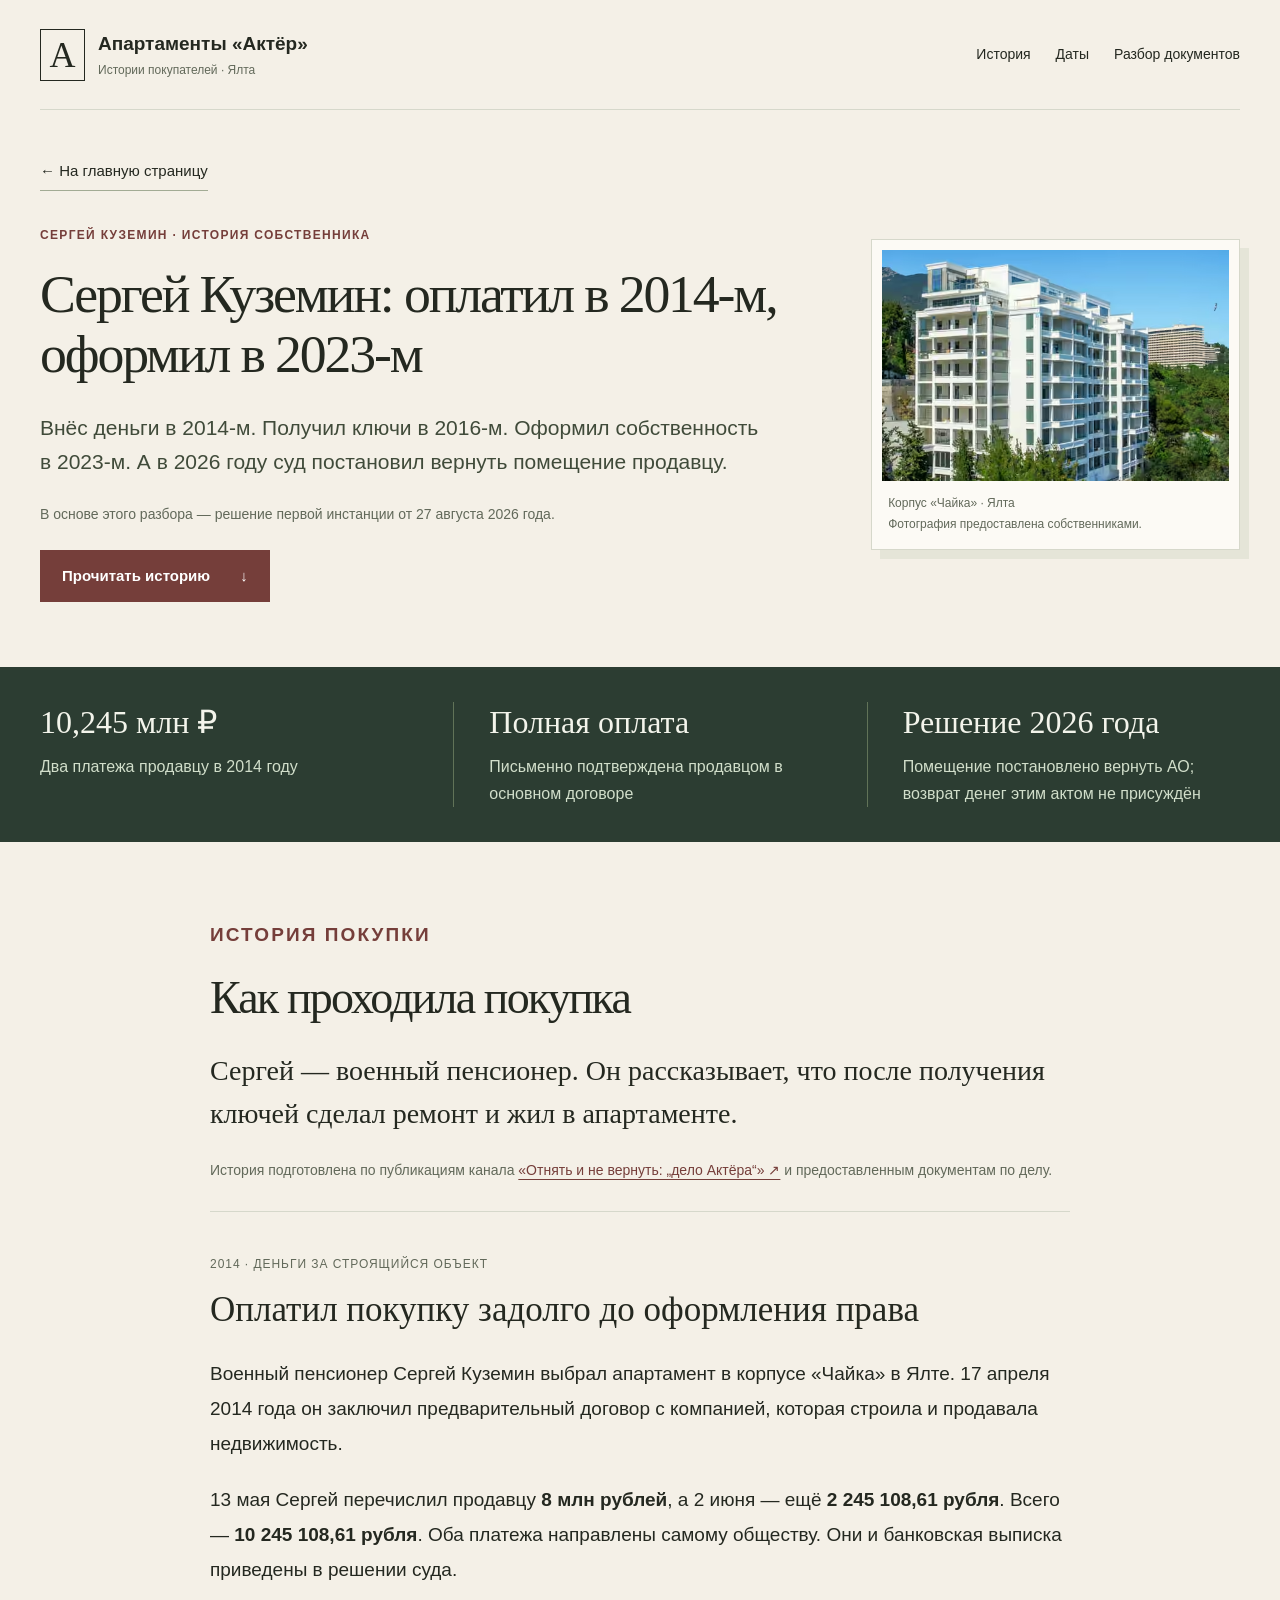
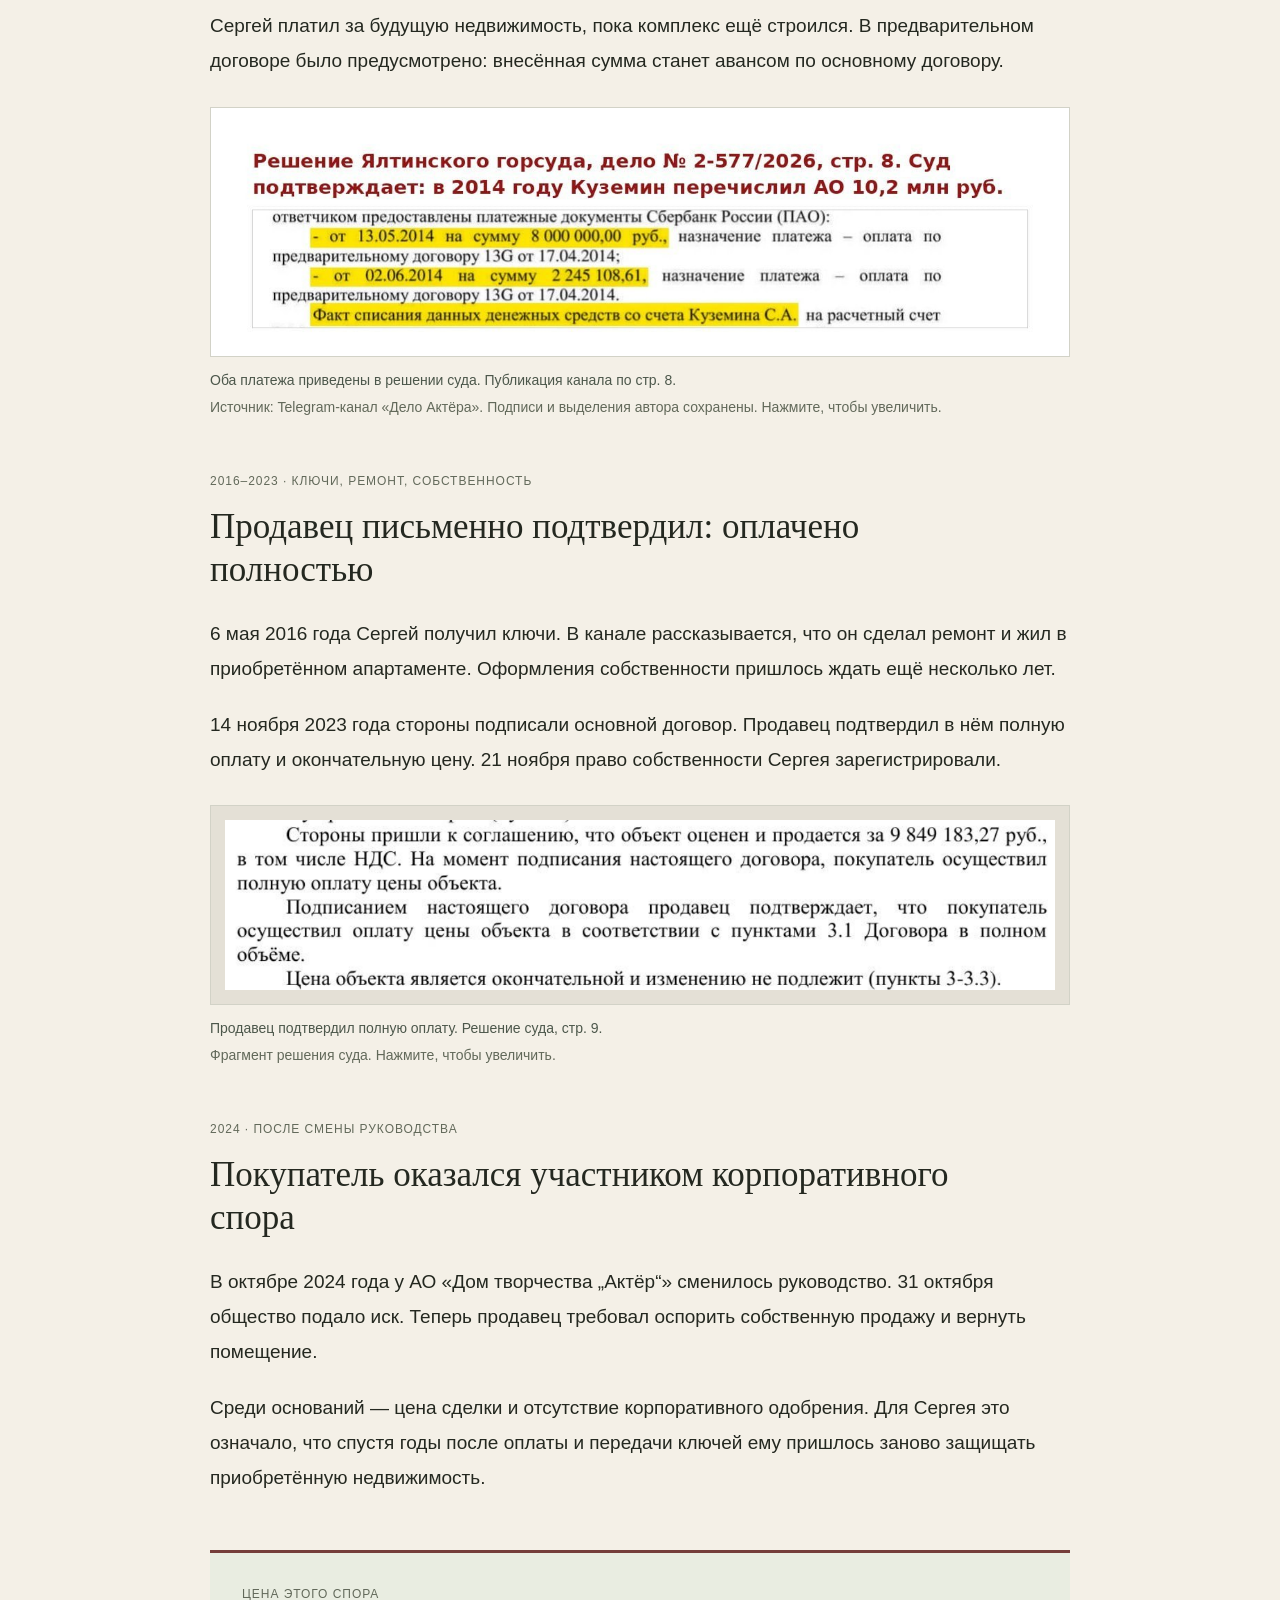
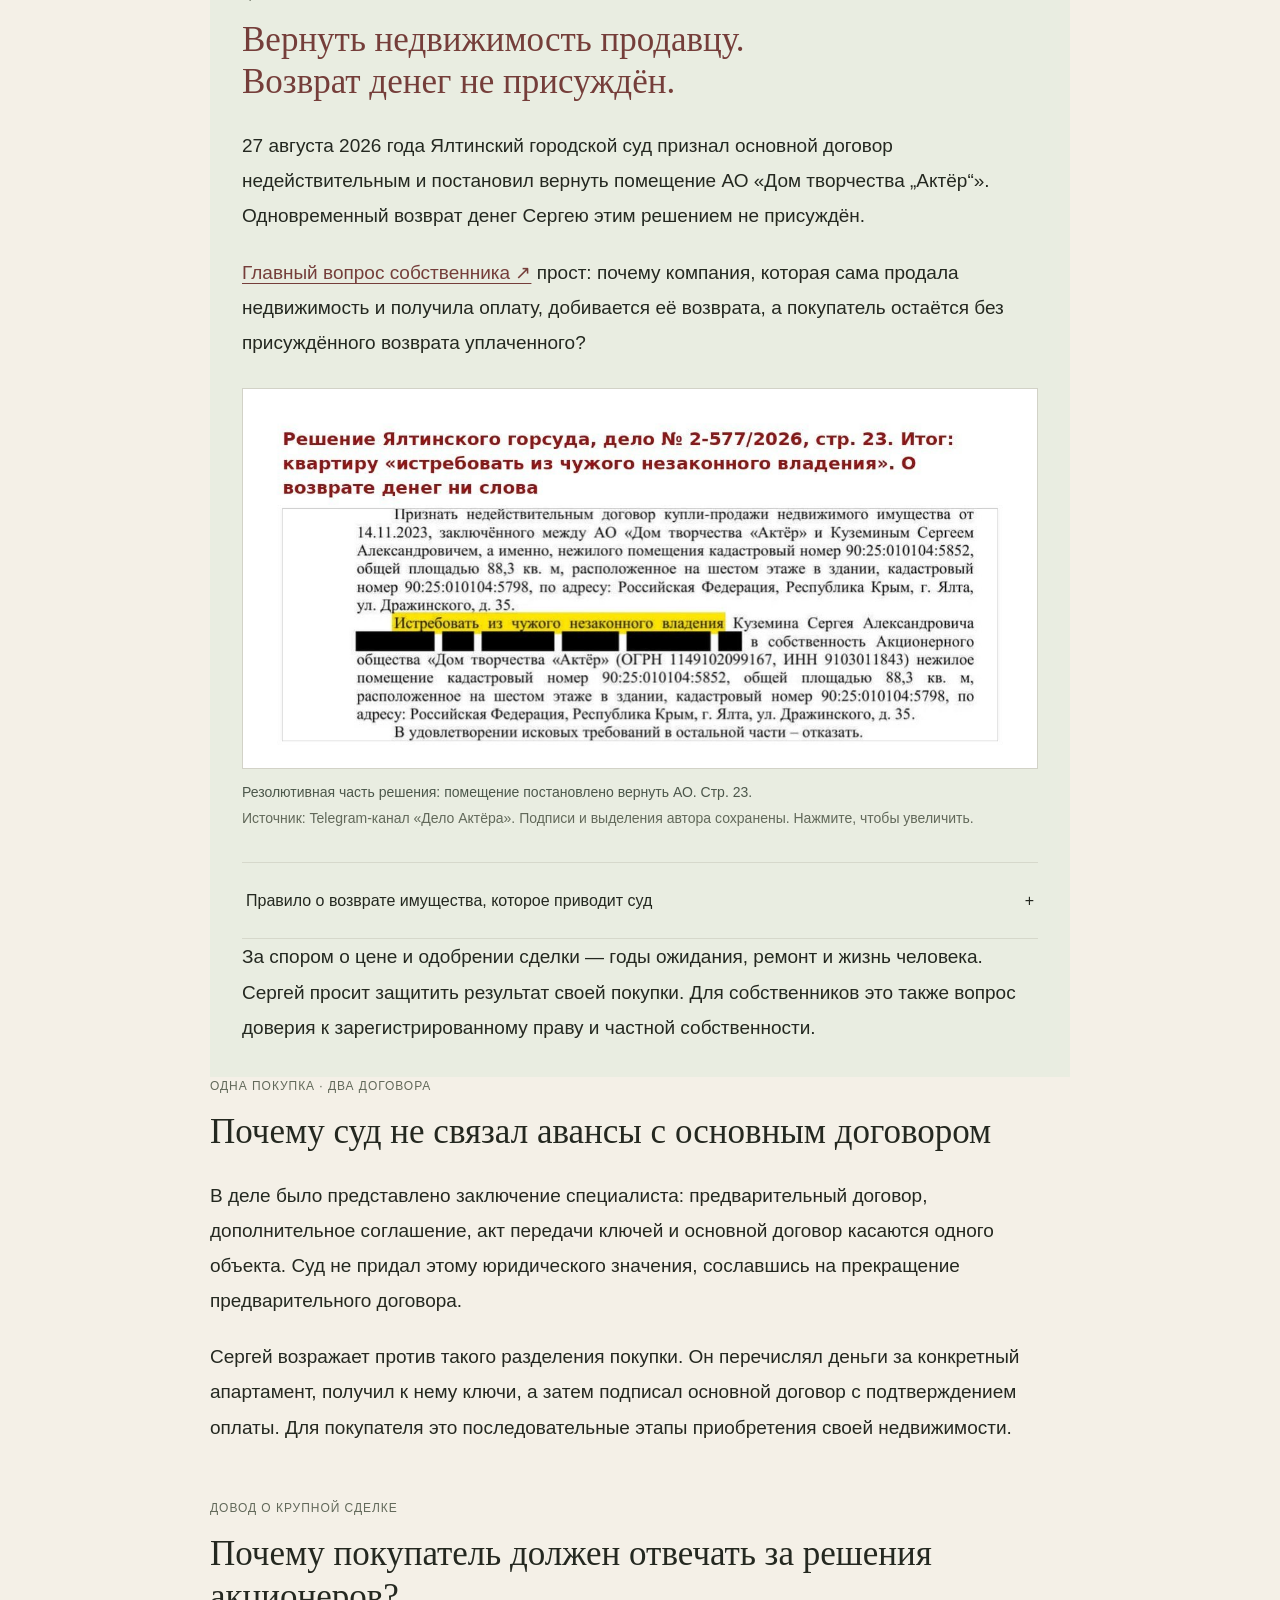
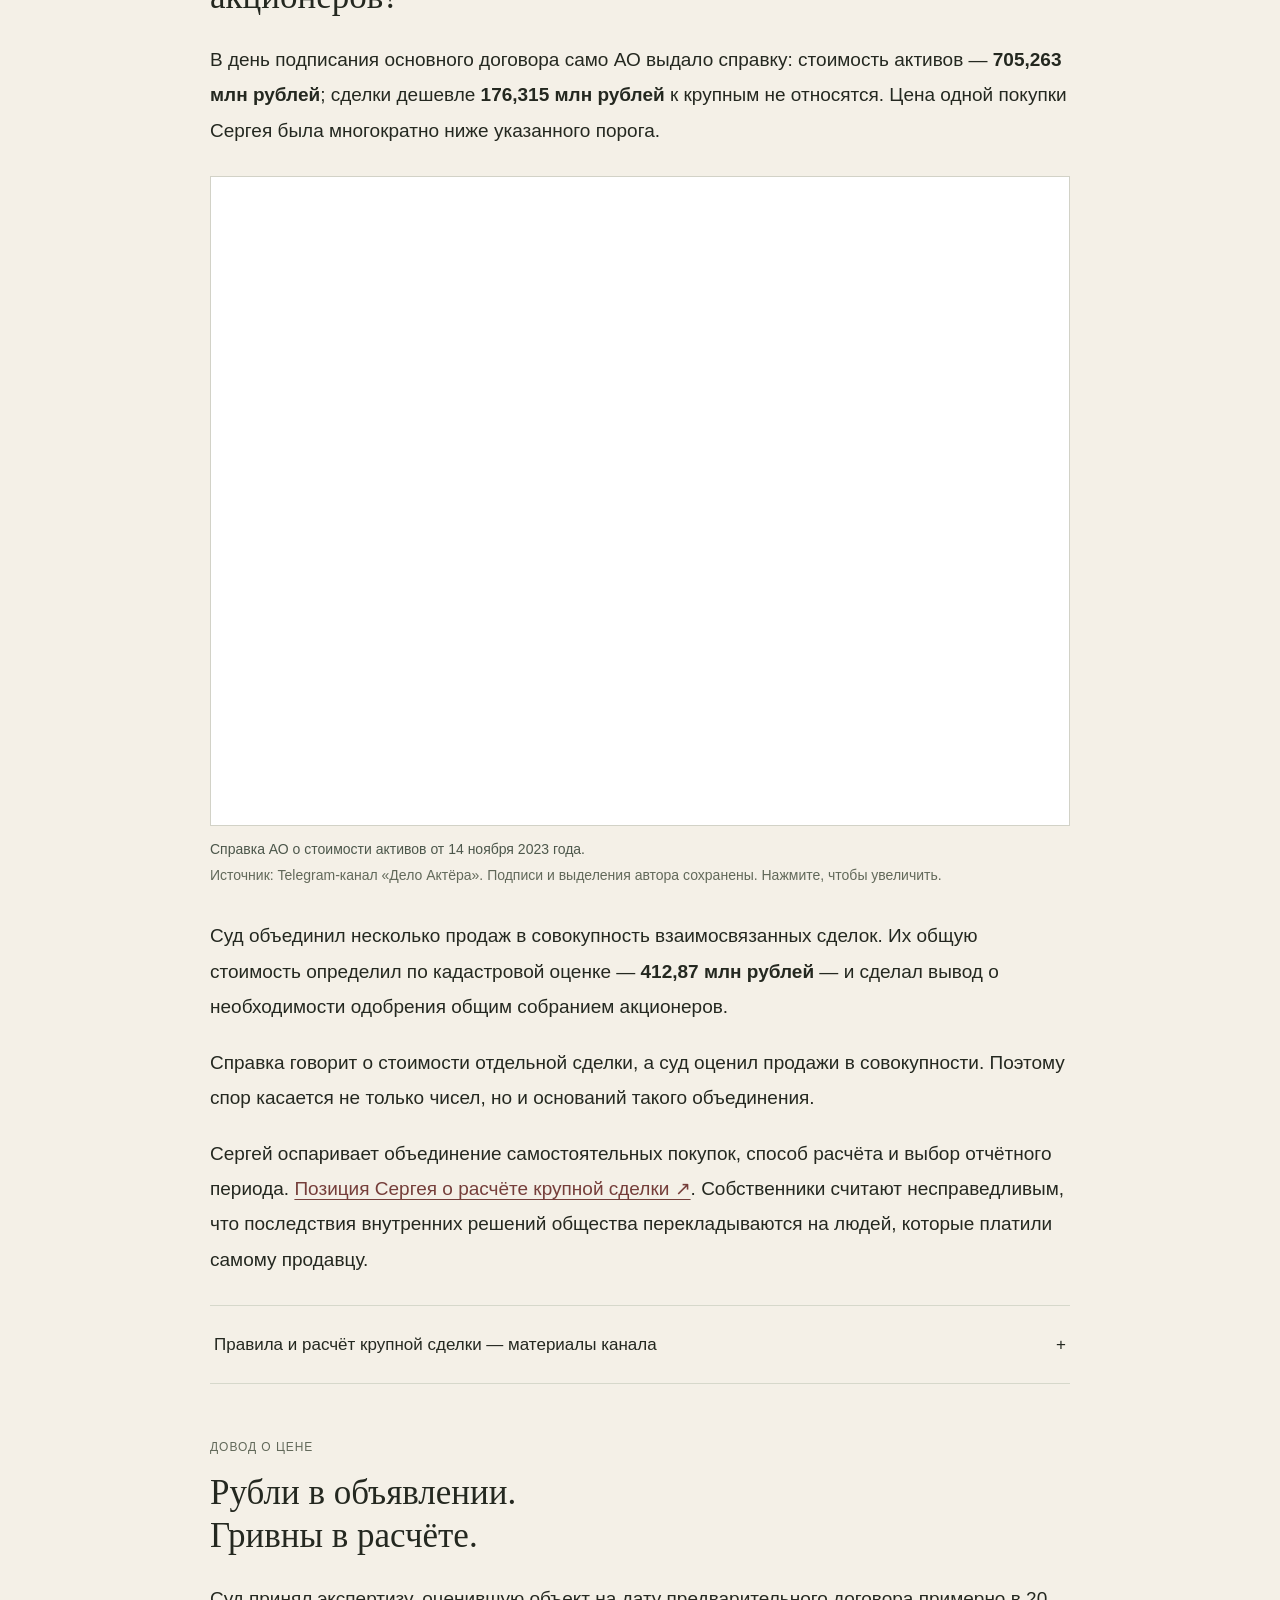
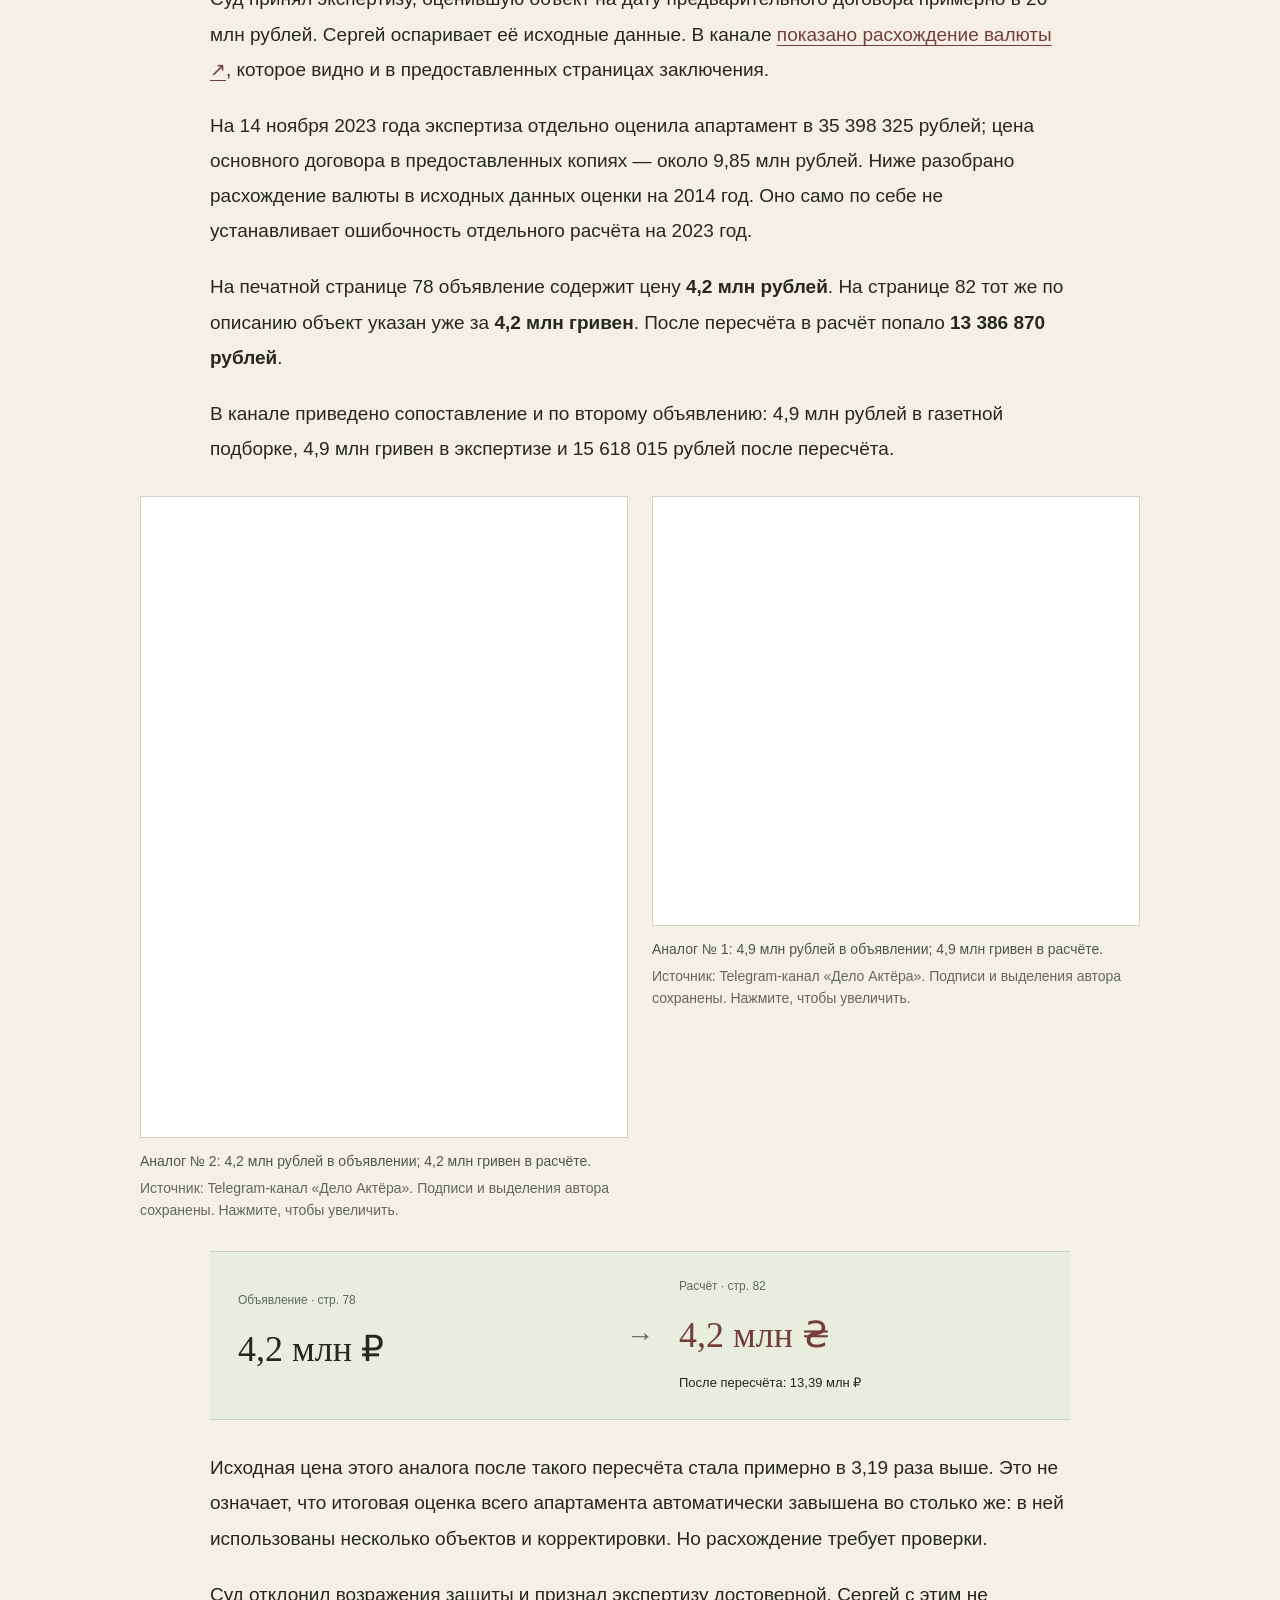
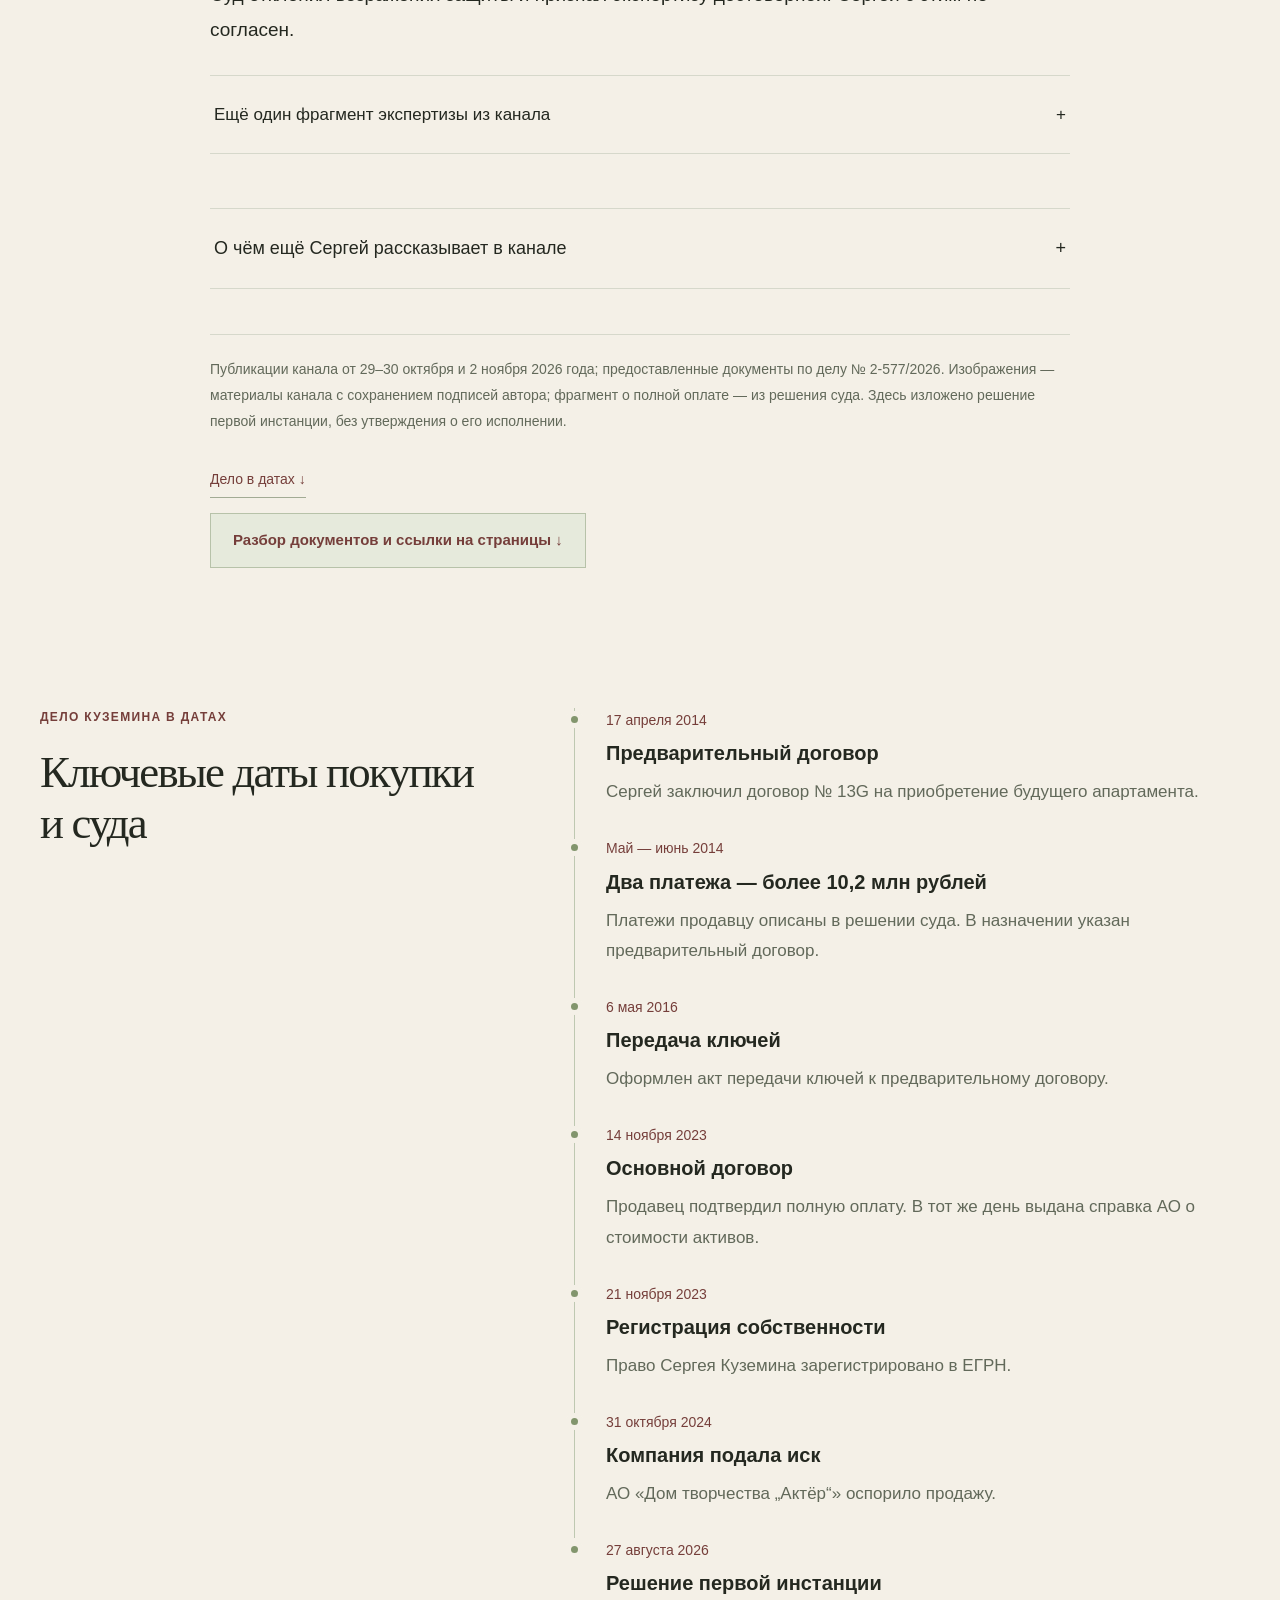
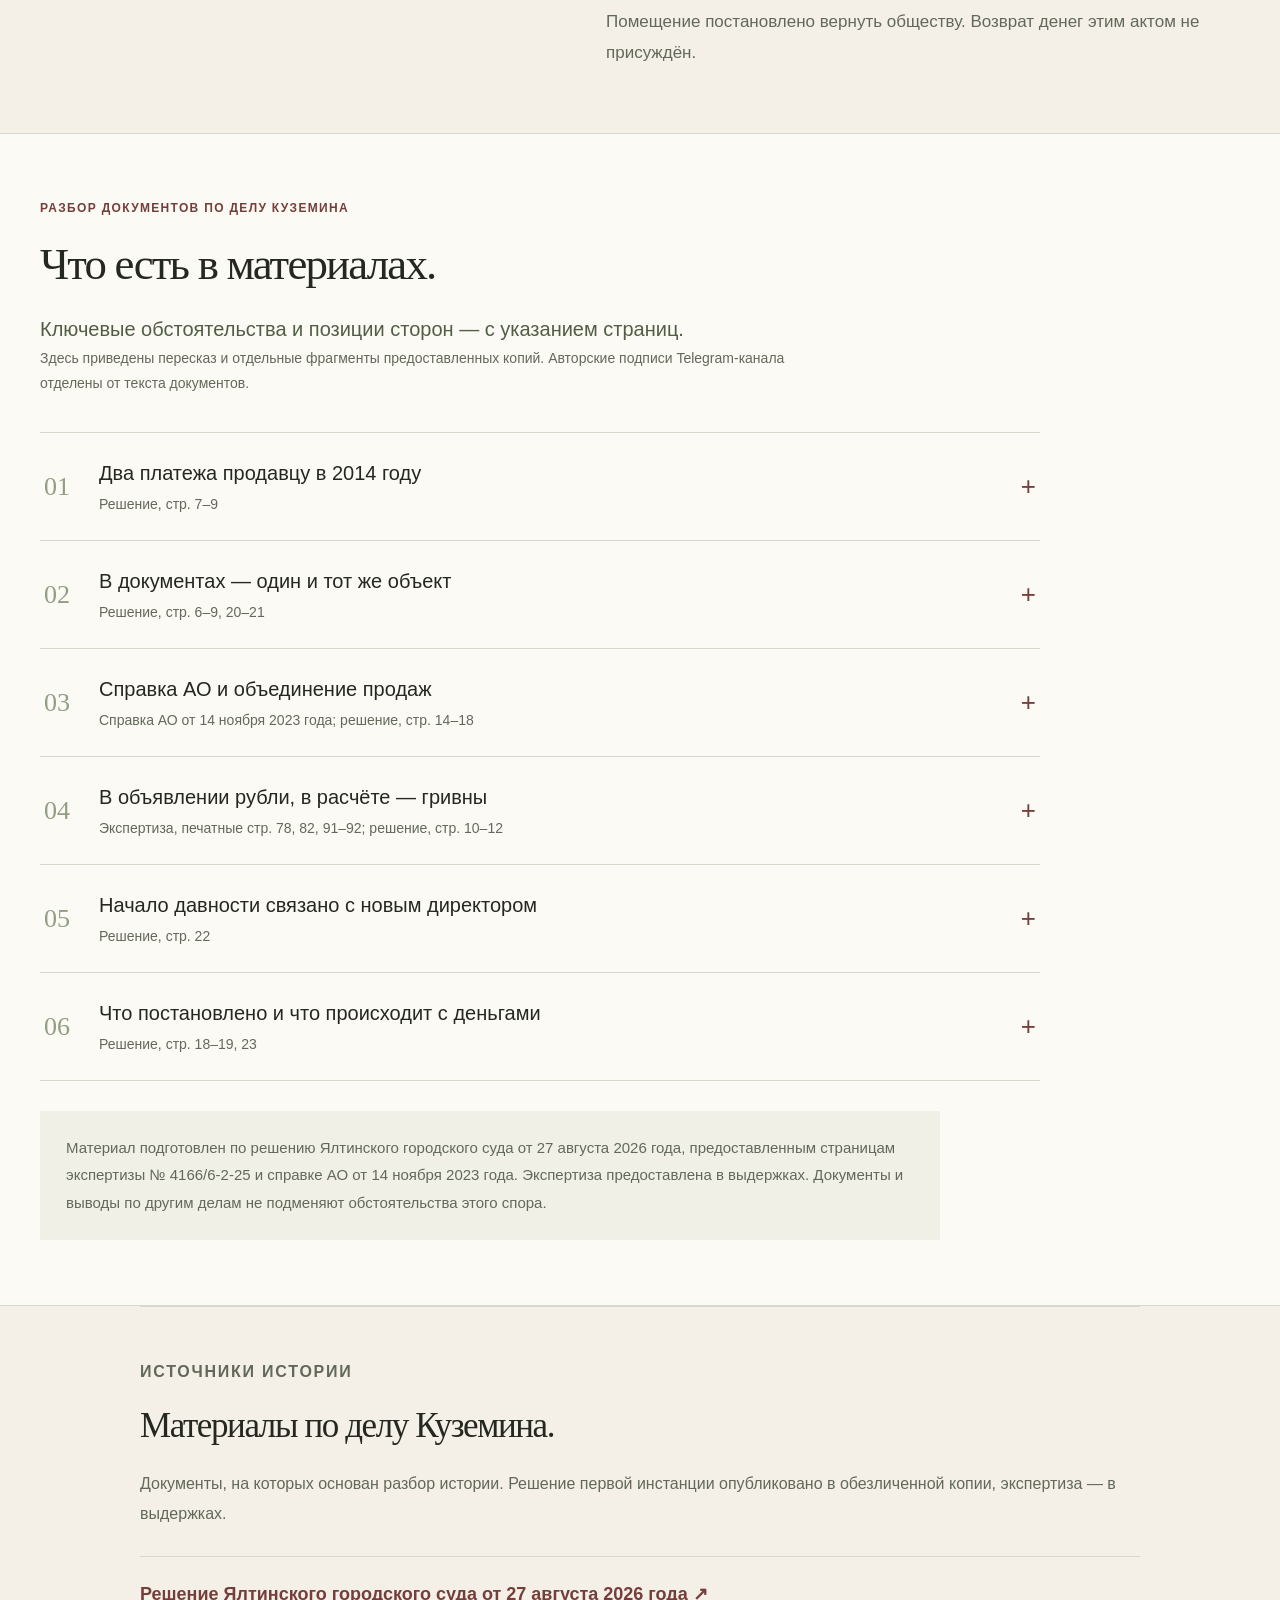
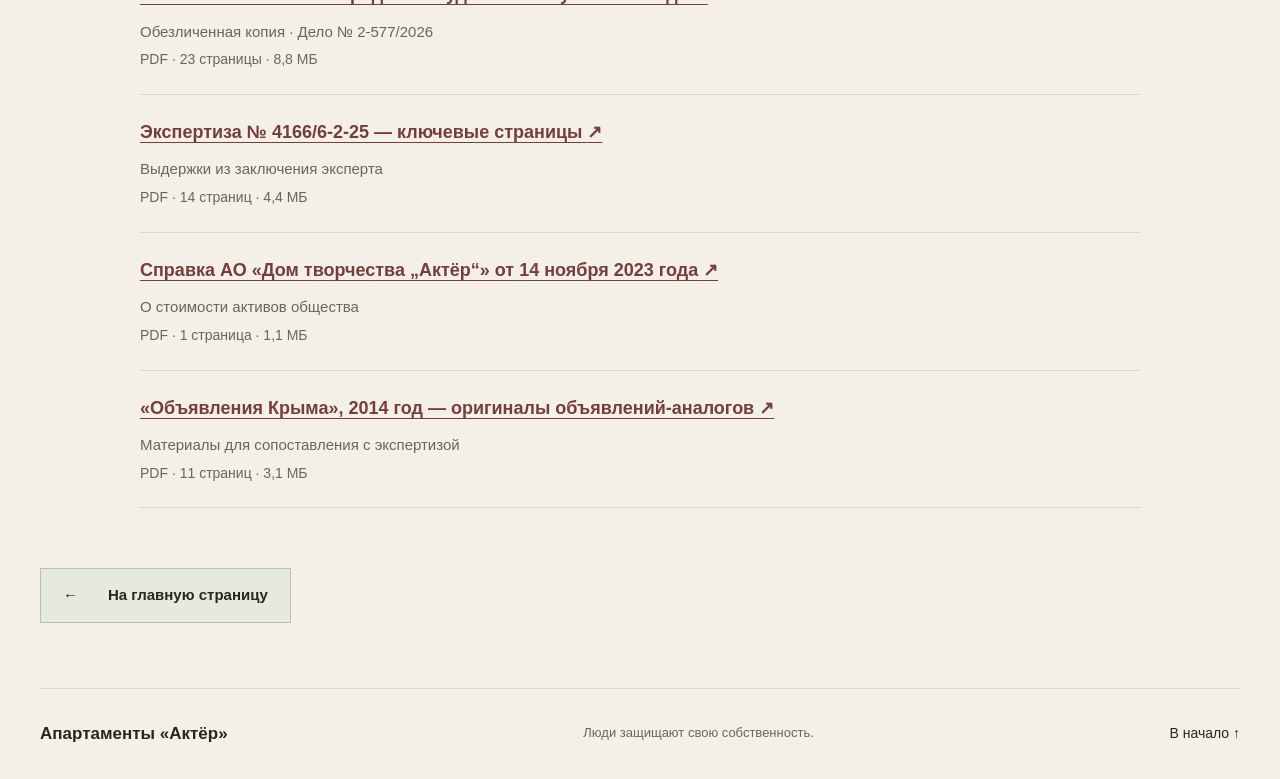
==== commit 64d110e6: "Update published website" ====
--- a/kuzemin.html
+++ b/kuzemin.html
@@ -1,7 +1,7 @@
 <!doctype html>
 <html lang="ru">
-<head>
-<meta name="robots" content="noindex, nofollow, noarchive">
+<head>
+
   <meta charset="utf-8"><meta name="viewport" content="width=device-width, initial-scale=1">
   <meta name="referrer" content="no-referrer">
   <meta name="description" content="Сергей Куземин заплатил во время строительства. История покупки, документы, выводы суда и даты по делу № 2-577/2026.">
@@ -9,7 +9,7 @@
   <meta name="theme-color" content="#f4f0e7"><title>Сергей Куземин · История, документы и даты</title>
   <link rel="icon" href="assets/mark.svg" type="image/svg+xml"><link rel="stylesheet" href="styles-1-cc34e642.css"><link rel="stylesheet" href="styles-2-75f578c2.css"><link rel="stylesheet" href="styles-3-873c0538.css"><link rel="stylesheet" href="styles-4-cb799677.css">
   <script src="documents.js?v=20261104-approved" defer></script>
-<link rel="stylesheet" href="kuzemin-story.css?v=20261104-approved">
+<link rel="stylesheet" href="kuzemin-story.css?v=20261106-sources">
 <script src="kuzemin-story.js?v=20261104-approved" defer></script>
 </head><body class="owner-story-page"><a class="skip-link" href="#main">Перейти к содержанию</a><header class="site-header"><a class="brand" href="index.html#top"><span class="brand-mark" aria-hidden="true">А</span><span>Апартаменты «Актёр»<small>Истории покупателей · Ялта</small></span></a><nav aria-label="Разделы истории"><a href="#story">История</a><a href="#timeline">Даты</a><a href="#evidence">Разбор документов</a></nav></header><main id="main">
 <section class="wrap case-intro" id="top" aria-labelledby="case-title"><div>
@@ -91,4 +91,4 @@
 <div class="story-followup"><a class="text-link" href="#timeline">Дело в датах ↓</a><a class="button case-materials-link" href="#evidence">Разбор документов и ссылки на страницы ↓</a></div>
 </article>
 
-<section class="wrap section timeline-section" id="timeline" aria-labelledby="timeline-title"><div class="section-head"><p class="eyebrow">Дело Куземина в датах</p><h2 id="timeline-title">Ключевые даты покупки и суда</h2></div><ol class="timeline"><li><time datetime="2014-04-17">17 апреля 2014</time><h3>Предварительный договор</h3><p>Сергей заключил договор № 13G на приобретение будущего апартамента.</p></li><li><time datetime="2014-06-02">Май — июнь 2014</time><h3>Два платежа — более 10,2 млн рублей</h3><p>Платежи продавцу описаны в решении суда. В назначении указан предварительный договор.</p></li><li><time datetime="2016-05-06">6 мая 2016</time><h3>Передача ключей</h3><p>Оформлен акт передачи ключей к предварительному договору.</p></li><li><time datetime="2023-11-14">14 ноября 2023</time><h3>Основной договор</h3><p>Продавец подтвердил полную оплату. В тот же день выдана справка АО о стоимости активов.</p></li><li><time datetime="2023-11-21">21 ноября 2023</time><h3>Регистрация собственности</h3><p>Право Сергея Куземина зарегистрировано в ЕГРН.</p></li><li><time datetime="2024-10-31">31 октября 2024</time><h3>Компания подала иск</h3><p>АО «Дом творчества „Актёр“» оспорило продажу.</p></li><li><time datetime="2026-08-27">27 августа 2026</time><h3>Решение первой инстанции</h3><p>Помещение постановлено вернуть обществу. Возврат денег этим актом не присуждён.</p></li></ol></section><section class="evidence-section" id="evidence" aria-labelledby="evidence-title"><div class="wrap"><div class="section-head"><p class="eyebrow">Разбор документов по делу Куземина</p><h2 id="evidence-title">Что есть в материалах.</h2><p class="section-lead">Ключевые обстоятельства и позиции сторон — с указанием страниц.</p><p class="source-note">Здесь приведены пересказ и отдельные фрагменты предоставленных копий. Авторские подписи Telegram-канала отделены от текста документов.</p></div><div class="evidence-list"><details id="fact-payment"><summary><span class="detail-number">01</span><span>Два платежа продавцу в 2014 году<small>Решение, стр. 7–9</small></span><span class="detail-symbol" aria-hidden="true">+</span></summary><div class="detail-body"><p>В решении перечислены платежи от 13 мая 2014 года на 8 000 000 рублей и от 2 июня 2014 года на 2 245 108,61 рубля. В назначении обоих указан предварительный договор № 13G. Общая сумма — 10 245 108,61 рубля. Там же описано подтверждение перечисления банковской выпиской.</p><p>В условиях предварительного договора указано, что внесённые до основного договора деньги считаются авансом по нему. В основном договоре, как он приведён в решении, продавец подтверждает полную оплату.</p></div></details><details id="fact-link"><summary><span class="detail-number">02</span><span>В документах — один и тот же объект<small>Решение, стр. 6–9, 20–21</small></span><span class="detail-symbol" aria-hidden="true">+</span></summary><div class="detail-body"><p>Суд описывает заключение специалиста от 12 мая 2026 года: предварительный договор, дополнительное соглашение, акт передачи ключей и основной договор относятся к одному объекту.</p><p>Суд указал, что это обстоятельство не имеет правового значения, поскольку предварительный договор прекратил действие. Собственник возражает против отделения основного договора от многолетней истории его исполнения.</p></div></details><details id="fact-large-deal"><summary><span class="detail-number">03</span><span>Справка АО и объединение продаж<small>Справка АО от 14 ноября 2023 года; решение, стр. 14–18</small></span><span class="detail-symbol" aria-hidden="true">+</span></summary><div class="detail-body"><p>Справка общества, подписанная директором и главным бухгалтером, называет балансовую стоимость активов 705 263 000 рублей. В ней указано, что сделки дешевле 176 315 000 рублей к крупным не относятся.</p><p>Суд оценил совокупность продаж как взаимосвязанные сделки. В решении приведена их общая кадастровая стоимость — около 412,87 млн рублей — и сделан вывод о необходимости одобрения общего собрания акционеров.</p><p>Позиция собственников: каждую покупку следует оценивать по её обстоятельствам. Объединение продаж и способ расчёта крупной сделки они оспаривают.</p></div></details><details id="fact-currency"><summary><span class="detail-number">04</span><span>В объявлении рубли, в расчёте — гривны<small>Экспертиза, печатные стр. 78, 82, 91–92; решение, стр. 10–12</small></span><span class="detail-symbol" aria-hidden="true">+</span></summary><div class="detail-body"><p>На стр. 78 экспертизы объявление об объекте-аналоге № 2 содержит цену 4,2 млн рублей. На стр. 82 то же по описанию объявление приведено с ценой 4,2 млн гривен. После пересчёта получено 13 386 870 рублей; эта сумма использована в таблице на стр. 91.</p><p>На стр. 92 итоговая оценка исследуемого объекта на дату предварительного договора составляет 20 004 532 рубля. В ней участвуют четыре аналога и несколько корректировок. Расхождение валюты двух исходных цен не означает, что итоговую стоимость всего объекта можно просто разделить на курс гривны.</p><p>Суд признал экспертизу достоверной и отклонил возражения, аналитическую справку и рецензию. Собственник оспаривает исходные данные и результат оценки.</p><p><a href="#valuation-story">Оценки на 2014 и 2023 годы →</a></p></div></details><details id="fact-limitation"><summary><span class="detail-number">05</span><span>Начало давности связано с новым директором<small>Решение, стр. 22</small></span><span class="detail-symbol" aria-hidden="true">+</span></summary><div class="detail-body"><p>В решении указано, что о нарушении прав АО стало известно не ранее вступления нового директора в должность 1 октября 2024 года. Иск подан 31 октября 2024 года.</p><p>Суд отметил отсутствие доказательств более ранней осведомлённости общества и отклонил заявление о давности. Собственники возражают против такого переноса начала отсчёта.</p></div></details><details id="fact-ruling"><summary><span class="detail-number">06</span><span>Что постановлено и что происходит с деньгами<small>Решение, стр. 18–19, 23</small></span><span class="detail-symbol" aria-hidden="true">+</span></summary><div class="detail-body"><p>Суд признал недействительным договор купли-продажи от 14 ноября 2023 года и постановил истребовать помещение в собственность АО «Дом творчества „Актёр“».</p><p>Возврат уплаченных покупателем денег этим решением не присуждён. Это описание содержания данного судебного акта, а не утверждение, что возможность требовать деньги утрачена навсегда.</p></div></details></div><p class="document-note">Материал подготовлен по решению Ялтинского городского суда от 27 августа 2026 года, предоставленным страницам экспертизы № 4166/6-2-25 и справке АО от 14 ноября 2023 года. Экспертиза предоставлена в выдержках. Документы и выводы по другим делам не подменяют обстоятельства этого спора.</p></div></section><section class="wrap owner-sources" id="sources" aria-labelledby="sources-title"><p class="eyebrow">Источники истории</p><h2 id="sources-title">Материалы по делу Куземина.</h2><p>Решение Ялтинского городского суда от 27 августа 2026 года по делу № 2-577/2026, предоставленные страницы экспертизы № 4166/6-2-25 и справка АО от 14 ноября 2023 года. Экспертиза предоставлена в выдержках. История описывает решение первой инстанции.</p></section><div class="wrap materials-return"><a class="button case-materials-link" href="index.html#top"><span aria-hidden="true">←</span> На главную страницу</a></div></main><footer class="wrap site-footer"><a href="index.html#top">Апартаменты «Актёр»</a><p>Люди защищают свою собственность.</p><a href="#top">В начало ↑</a></footer><dialog id="document-dialog" class="document-lightbox" aria-labelledby="document-dialog-title"><div class="dialog-bar"><h2 id="document-dialog-title">Фрагмент документа</h2><button type="button">Закрыть ×</button></div><img alt=""></dialog></body></html>
+<section class="wrap section timeline-section" id="timeline" aria-labelledby="timeline-title"><div class="section-head"><p class="eyebrow">Дело Куземина в датах</p><h2 id="timeline-title">Ключевые даты покупки и суда</h2></div><ol class="timeline"><li><time datetime="2014-04-17">17 апреля 2014</time><h3>Предварительный договор</h3><p>Сергей заключил договор № 13G на приобретение будущего апартамента.</p></li><li><time datetime="2014-06-02">Май — июнь 2014</time><h3>Два платежа — более 10,2 млн рублей</h3><p>Платежи продавцу описаны в решении суда. В назначении указан предварительный договор.</p></li><li><time datetime="2016-05-06">6 мая 2016</time><h3>Передача ключей</h3><p>Оформлен акт передачи ключей к предварительному договору.</p></li><li><time datetime="2023-11-14">14 ноября 2023</time><h3>Основной договор</h3><p>Продавец подтвердил полную оплату. В тот же день выдана справка АО о стоимости активов.</p></li><li><time datetime="2023-11-21">21 ноября 2023</time><h3>Регистрация собственности</h3><p>Право Сергея Куземина зарегистрировано в ЕГРН.</p></li><li><time datetime="2024-10-31">31 октября 2024</time><h3>Компания подала иск</h3><p>АО «Дом творчества „Актёр“» оспорило продажу.</p></li><li><time datetime="2026-08-27">27 августа 2026</time><h3>Решение первой инстанции</h3><p>Помещение постановлено вернуть обществу. Возврат денег этим актом не присуждён.</p></li></ol></section><section class="evidence-section" id="evidence" aria-labelledby="evidence-title"><div class="wrap"><div class="section-head"><p class="eyebrow">Разбор документов по делу Куземина</p><h2 id="evidence-title">Что есть в материалах.</h2><p class="section-lead">Ключевые обстоятельства и позиции сторон — с указанием страниц.</p><p class="source-note">Здесь приведены пересказ и отдельные фрагменты предоставленных копий. Авторские подписи Telegram-канала отделены от текста документов.</p></div><div class="evidence-list"><details id="fact-payment"><summary><span class="detail-number">01</span><span>Два платежа продавцу в 2014 году<small>Решение, стр. 7–9</small></span><span class="detail-symbol" aria-hidden="true">+</span></summary><div class="detail-body"><p>В решении перечислены платежи от 13 мая 2014 года на 8 000 000 рублей и от 2 июня 2014 года на 2 245 108,61 рубля. В назначении обоих указан предварительный договор № 13G. Общая сумма — 10 245 108,61 рубля. Там же описано подтверждение перечисления банковской выпиской.</p><p>В условиях предварительного договора указано, что внесённые до основного договора деньги считаются авансом по нему. В основном договоре, как он приведён в решении, продавец подтверждает полную оплату.</p></div></details><details id="fact-link"><summary><span class="detail-number">02</span><span>В документах — один и тот же объект<small>Решение, стр. 6–9, 20–21</small></span><span class="detail-symbol" aria-hidden="true">+</span></summary><div class="detail-body"><p>Суд описывает заключение специалиста от 12 мая 2026 года: предварительный договор, дополнительное соглашение, акт передачи ключей и основной договор относятся к одному объекту.</p><p>Суд указал, что это обстоятельство не имеет правового значения, поскольку предварительный договор прекратил действие. Собственник возражает против отделения основного договора от многолетней истории его исполнения.</p></div></details><details id="fact-large-deal"><summary><span class="detail-number">03</span><span>Справка АО и объединение продаж<small>Справка АО от 14 ноября 2023 года; решение, стр. 14–18</small></span><span class="detail-symbol" aria-hidden="true">+</span></summary><div class="detail-body"><p>Справка общества, подписанная директором и главным бухгалтером, называет балансовую стоимость активов 705 263 000 рублей. В ней указано, что сделки дешевле 176 315 000 рублей к крупным не относятся.</p><p>Суд оценил совокупность продаж как взаимосвязанные сделки. В решении приведена их общая кадастровая стоимость — около 412,87 млн рублей — и сделан вывод о необходимости одобрения общего собрания акционеров.</p><p>Позиция собственников: каждую покупку следует оценивать по её обстоятельствам. Объединение продаж и способ расчёта крупной сделки они оспаривают.</p></div></details><details id="fact-currency"><summary><span class="detail-number">04</span><span>В объявлении рубли, в расчёте — гривны<small>Экспертиза, печатные стр. 78, 82, 91–92; решение, стр. 10–12</small></span><span class="detail-symbol" aria-hidden="true">+</span></summary><div class="detail-body"><p>На стр. 78 экспертизы объявление об объекте-аналоге № 2 содержит цену 4,2 млн рублей. На стр. 82 то же по описанию объявление приведено с ценой 4,2 млн гривен. После пересчёта получено 13 386 870 рублей; эта сумма использована в таблице на стр. 91.</p><p>На стр. 92 итоговая оценка исследуемого объекта на дату предварительного договора составляет 20 004 532 рубля. В ней участвуют четыре аналога и несколько корректировок. Расхождение валюты двух исходных цен не означает, что итоговую стоимость всего объекта можно просто разделить на курс гривны.</p><p>Суд признал экспертизу достоверной и отклонил возражения, аналитическую справку и рецензию. Собственник оспаривает исходные данные и результат оценки.</p><p><a href="#valuation-story">Оценки на 2014 и 2023 годы →</a></p></div></details><details id="fact-limitation"><summary><span class="detail-number">05</span><span>Начало давности связано с новым директором<small>Решение, стр. 22</small></span><span class="detail-symbol" aria-hidden="true">+</span></summary><div class="detail-body"><p>В решении указано, что о нарушении прав АО стало известно не ранее вступления нового директора в должность 1 октября 2024 года. Иск подан 31 октября 2024 года.</p><p>Суд отметил отсутствие доказательств более ранней осведомлённости общества и отклонил заявление о давности. Собственники возражают против такого переноса начала отсчёта.</p></div></details><details id="fact-ruling"><summary><span class="detail-number">06</span><span>Что постановлено и что происходит с деньгами<small>Решение, стр. 18–19, 23</small></span><span class="detail-symbol" aria-hidden="true">+</span></summary><div class="detail-body"><p>Суд признал недействительным договор купли-продажи от 14 ноября 2023 года и постановил истребовать помещение в собственность АО «Дом творчества „Актёр“».</p><p>Возврат уплаченных покупателем денег этим решением не присуждён. Это описание содержания данного судебного акта, а не утверждение, что возможность требовать деньги утрачена навсегда.</p></div></details></div><p class="document-note">Материал подготовлен по решению Ялтинского городского суда от 27 августа 2026 года, предоставленным страницам экспертизы № 4166/6-2-25 и справке АО от 14 ноября 2023 года. Экспертиза предоставлена в выдержках. Документы и выводы по другим делам не подменяют обстоятельства этого спора.</p></div></section><section class="wrap owner-sources" id="sources" aria-labelledby="sources-title"><p class="eyebrow">Источники истории</p><h2 id="sources-title">Материалы по делу Куземина.</h2><p>Документы, на которых основан разбор истории. Решение первой инстанции опубликовано в обезличенной копии, экспертиза — в выдержках.</p><ul class="source-documents"><li><a href="downloads/kuzemin/judgment-2026-08-27-redacted.pdf" target="_blank" rel="noopener noreferrer">Решение Ялтинского городского суда от 27 августа 2026 года <span aria-hidden="true">↗</span></a><p>Обезличенная копия · Дело № 2-577/2026<span class="source-document-meta">PDF · 23 страницы · 8,8 МБ</span></p></li><li><a href="downloads/kuzemin/expert-report-4166-6-2-25-excerpts.pdf" target="_blank" rel="noopener noreferrer">Экспертиза № 4166/6-2-25 — ключевые страницы <span aria-hidden="true">↗</span></a><p>Выдержки из заключения эксперта<span class="source-document-meta">PDF · 14 страниц · 4,4 МБ</span></p></li><li><a href="downloads/kuzemin/company-certificate-2023-11-14.pdf" target="_blank" rel="noopener noreferrer">Справка АО «Дом творчества „Актёр“» от 14 ноября 2023 года <span aria-hidden="true">↗</span></a><p>О стоимости активов общества<span class="source-document-meta">PDF · 1 страница · 1,1 МБ</span></p></li><li><a href="downloads/kuzemin/crimea-adverts-2014-comparables.pdf" target="_blank" rel="noopener noreferrer">«Объявления Крыма», 2014 год — оригиналы объявлений-аналогов <span aria-hidden="true">↗</span></a><p>Материалы для сопоставления с экспертизой<span class="source-document-meta">PDF · 11 страниц · 3,1 МБ</span></p></li></ul></section><div class="wrap materials-return"><a class="button case-materials-link" href="index.html#top"><span aria-hidden="true">←</span> На главную страницу</a></div></main><footer class="wrap site-footer"><a href="index.html#top">Апартаменты «Актёр»</a><p>Люди защищают свою собственность.</p><a href="#top">В начало ↑</a></footer><dialog id="document-dialog" class="document-lightbox" aria-labelledby="document-dialog-title"><div class="dialog-bar"><h2 id="document-dialog-title">Фрагмент документа</h2><button type="button">Закрыть ×</button></div><img alt=""></dialog></body></html>
--- a/kuzemin-story.css
+++ b/kuzemin-story.css
@@ -10,3 +10,6 @@
 
 /* Keep document context readable at every viewport width. */
 .story-document figcaption,.story-document figcaption span,.kuzemin-story .story-outcome .story-document figcaption{font-size:14px}.document-context{font-size:17px;line-height:1.8}.supporting-documents summary small,.channel-account summary small{font-size:14px}
+
+/* Direct links to the documents used in the story. */
+.owner-sources .source-documents{list-style:none;padding:0;margin:28px 0 0}.source-documents li{border-top:1px solid var(--line);padding:22px 0}.source-documents li:last-child{border-bottom:1px solid var(--line)}.source-documents a{display:inline-block;color:var(--wine);font-size:18px;font-weight:600;line-height:1.6;text-underline-offset:4px;overflow-wrap:anywhere}.owner-sources .source-documents p{margin:8px 0 0;font-size:15px;line-height:1.7}.source-document-meta{display:block;margin-top:4px;font-size:14px}@media(max-width:700px){.source-documents a{font-size:17px}.source-documents li{padding:20px 0}}
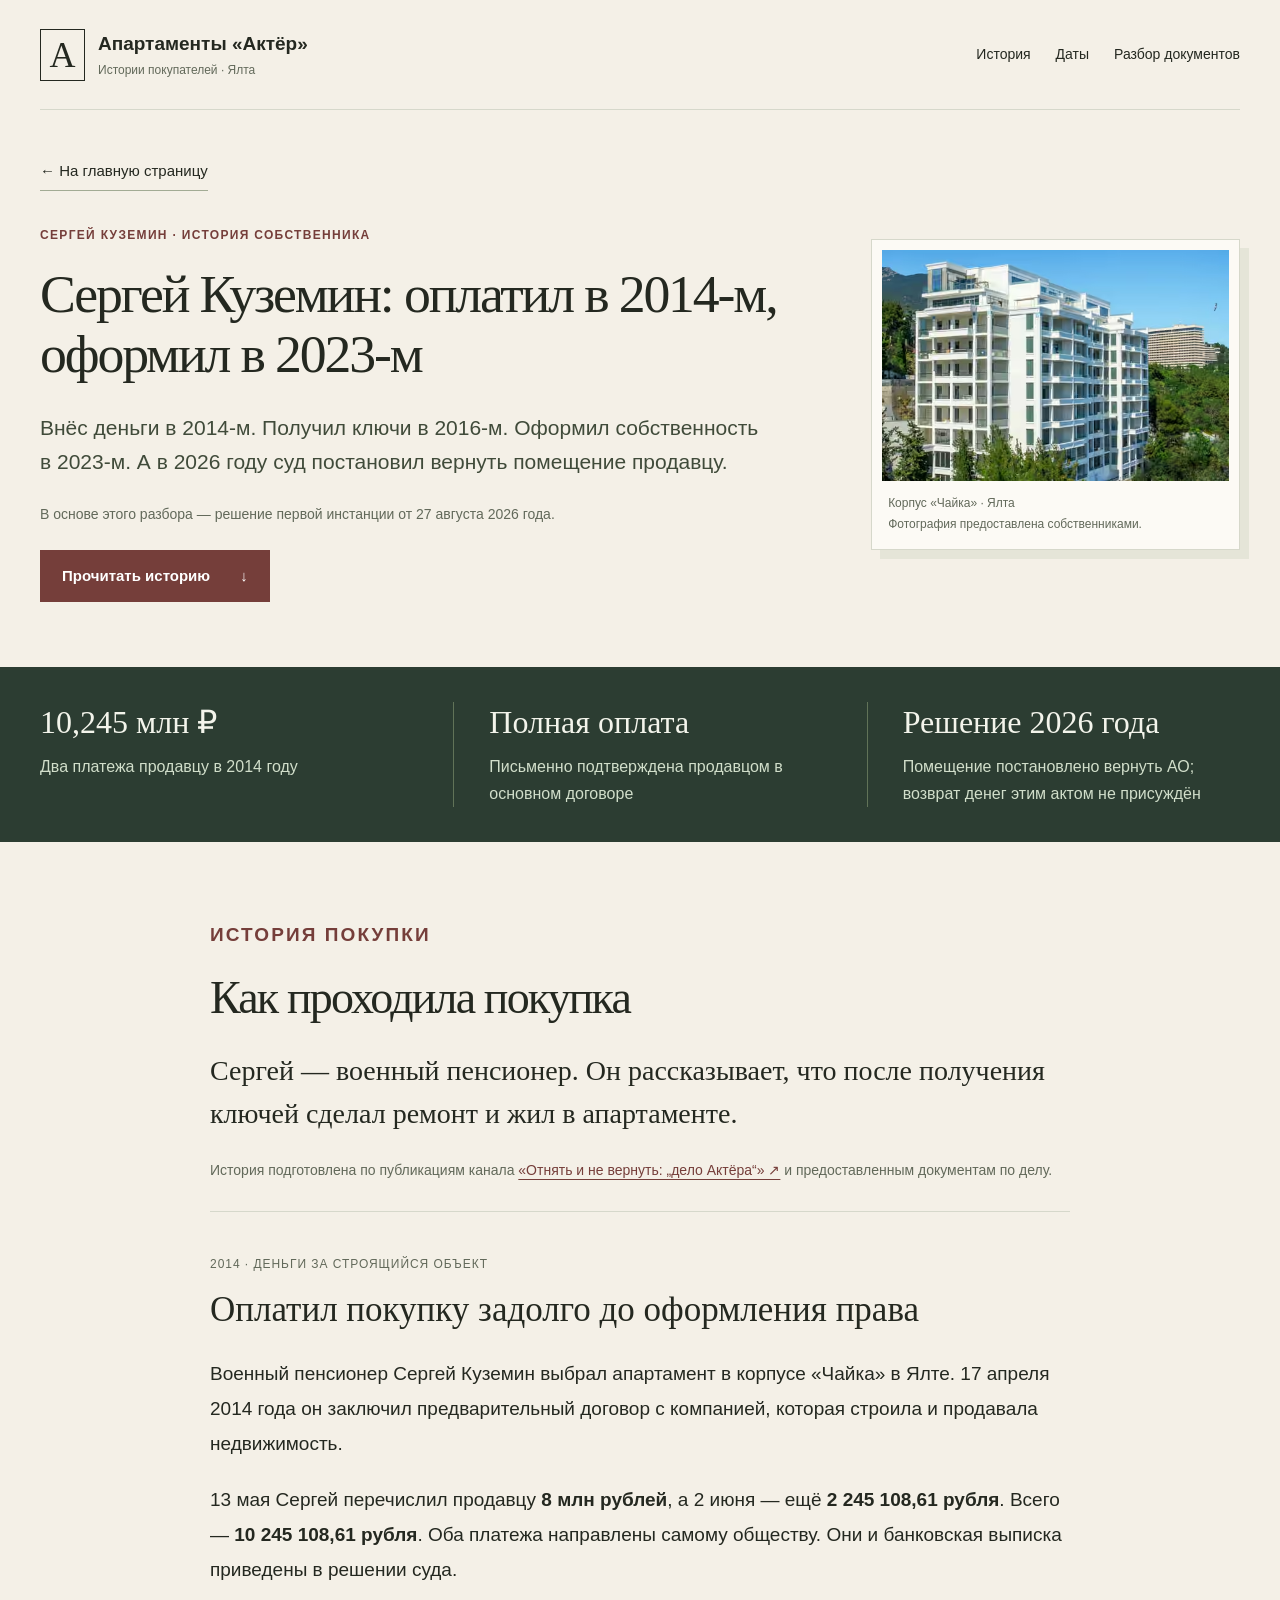
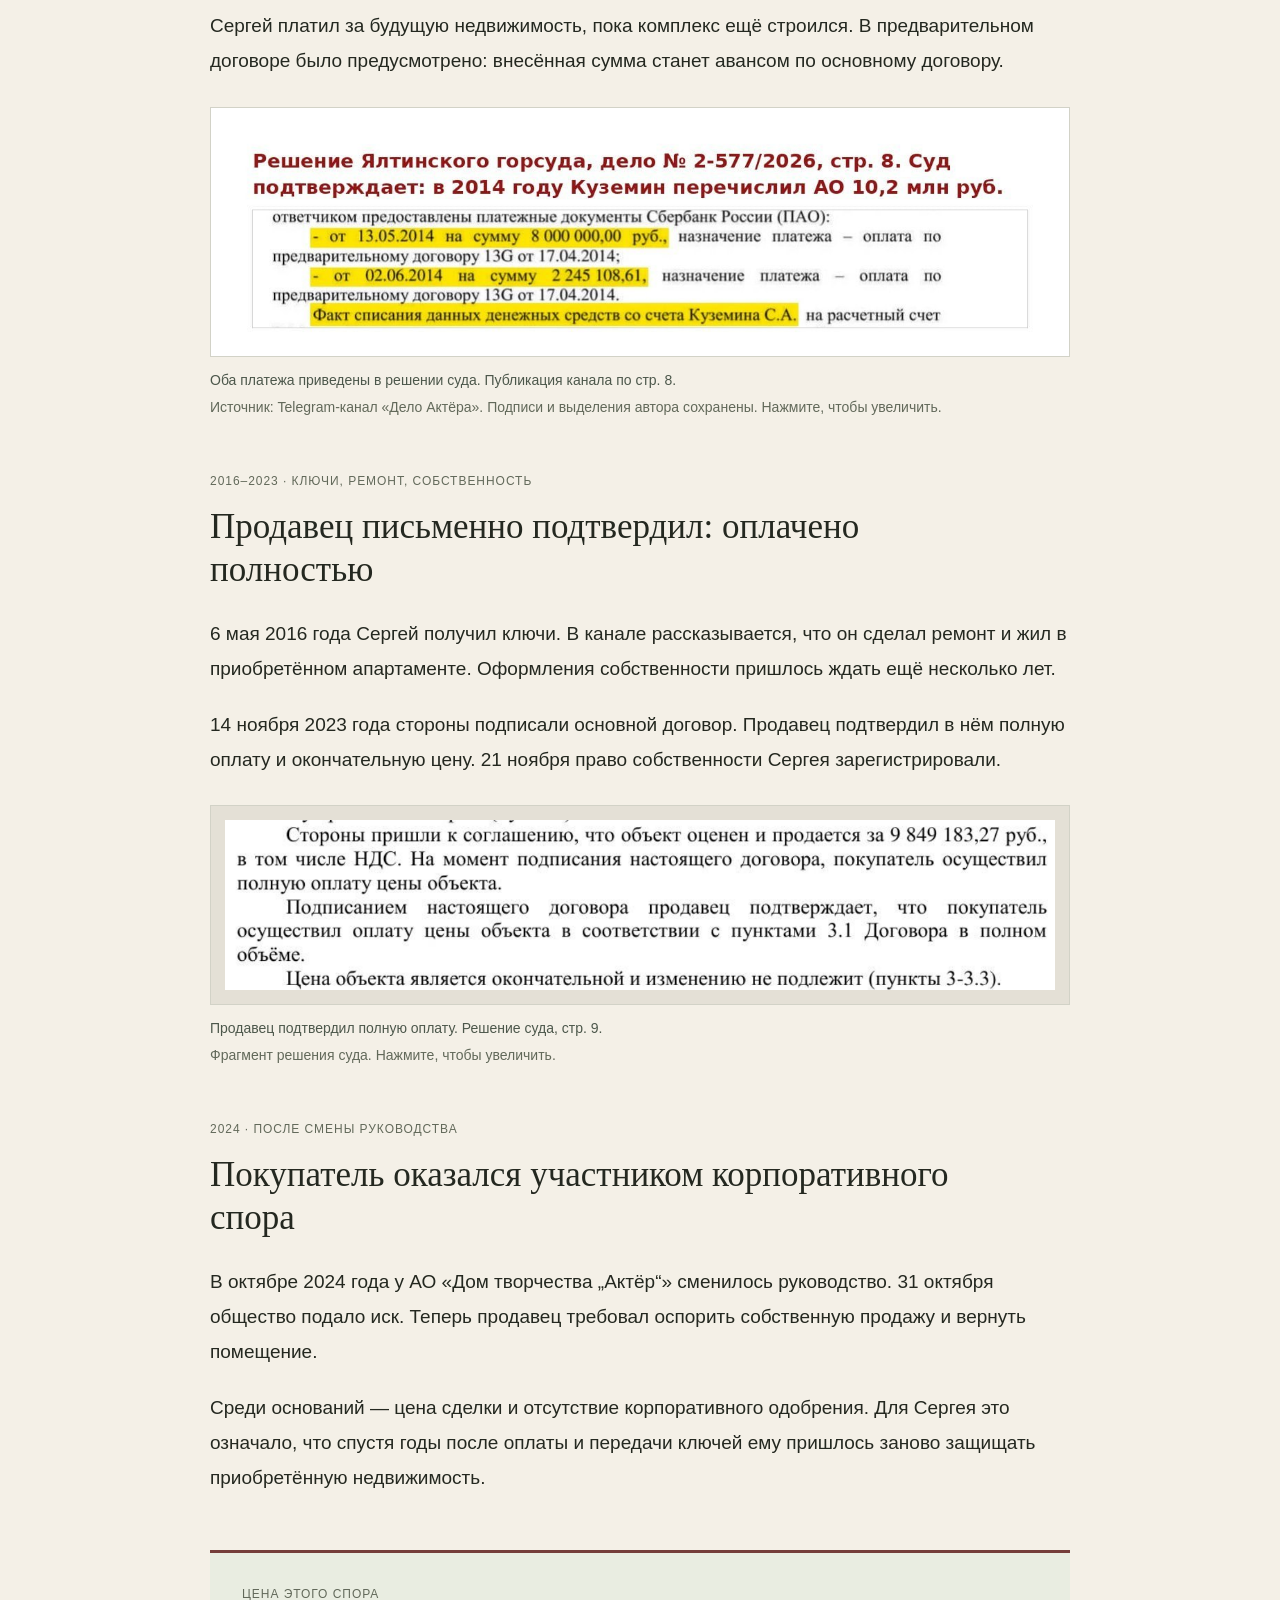
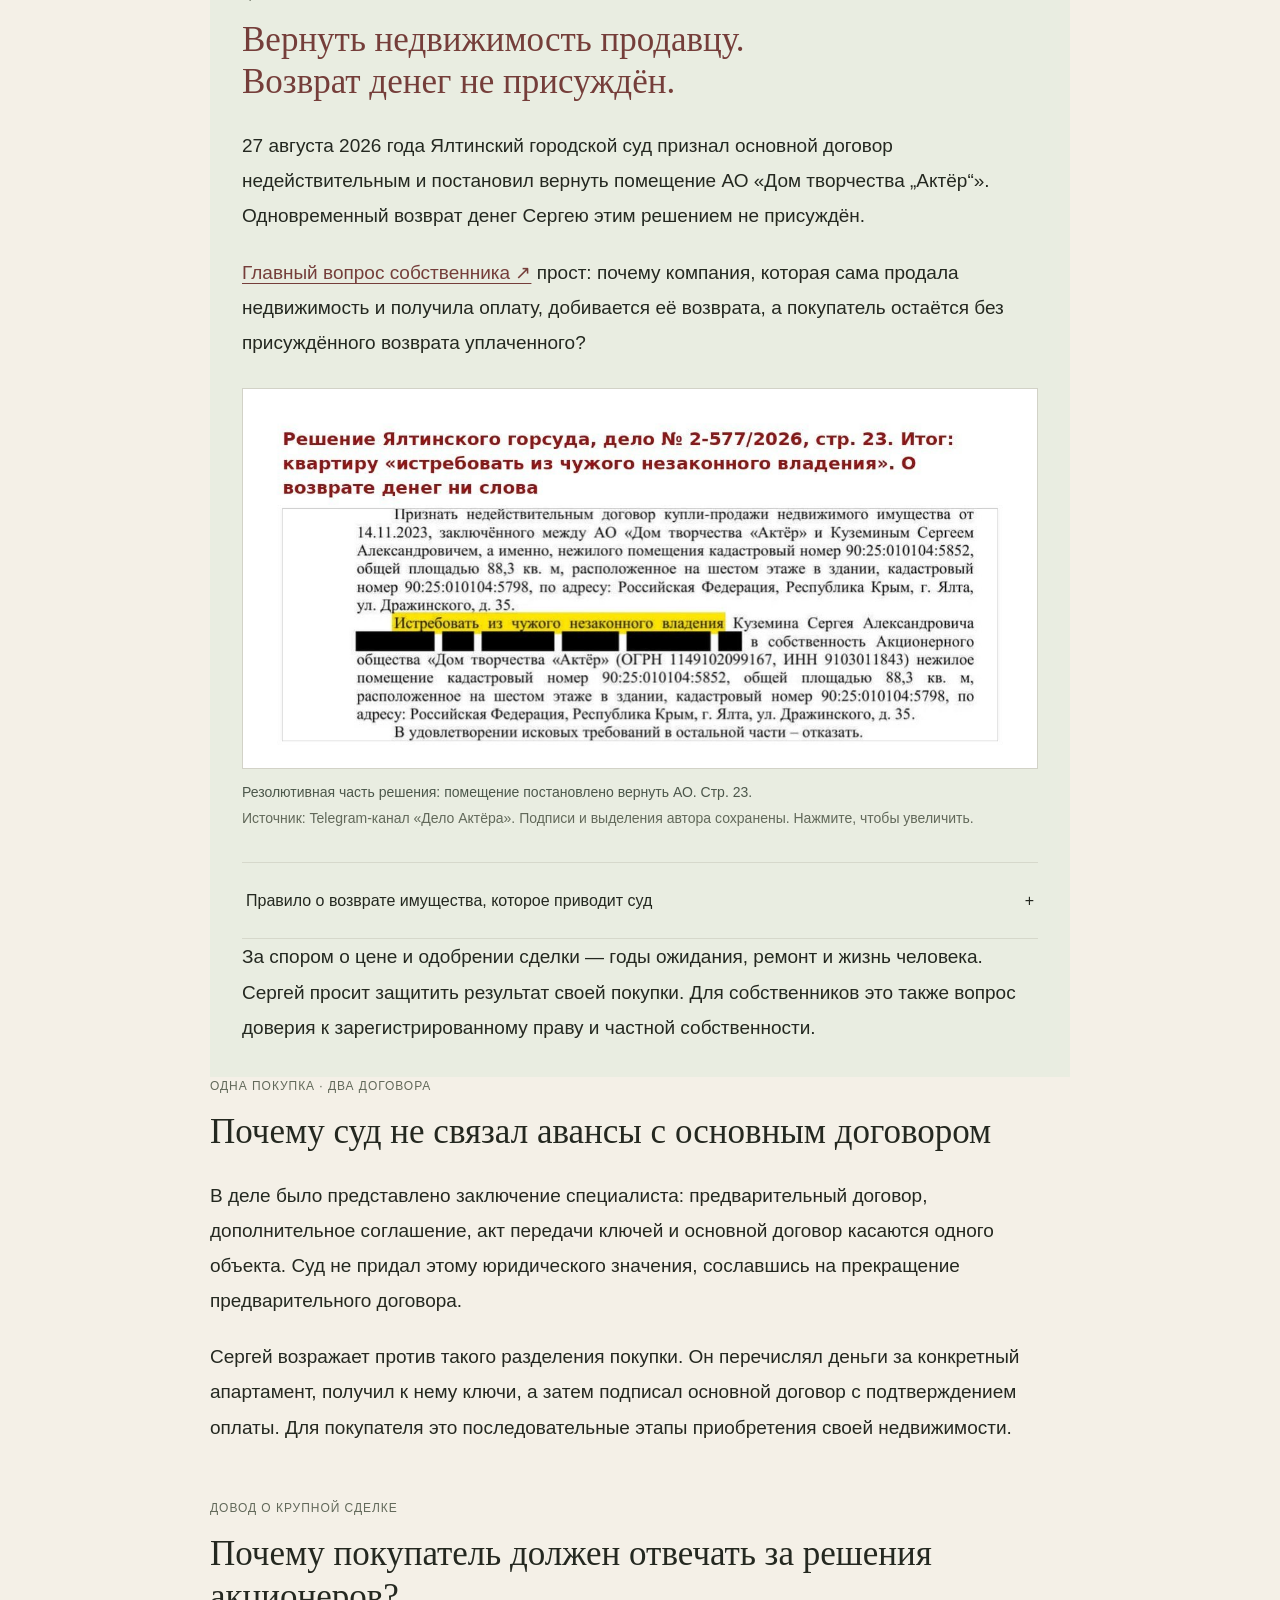
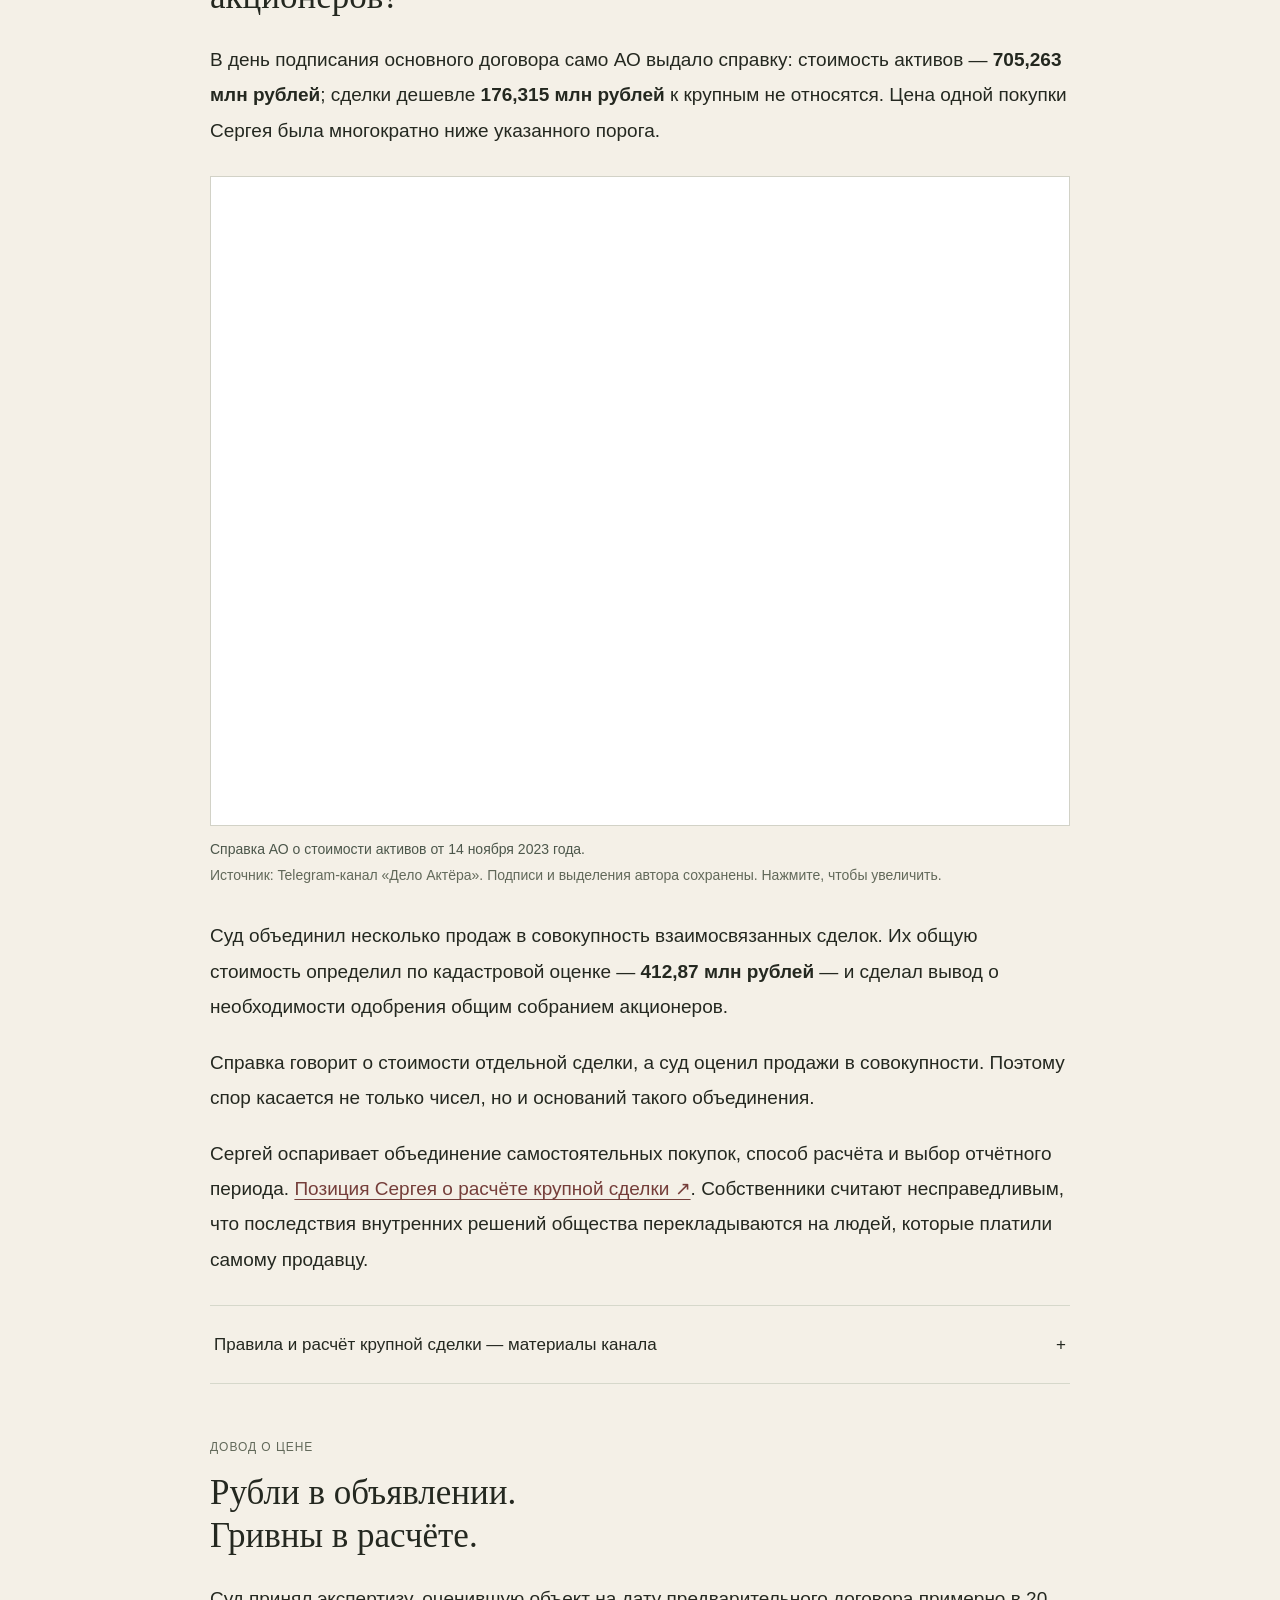
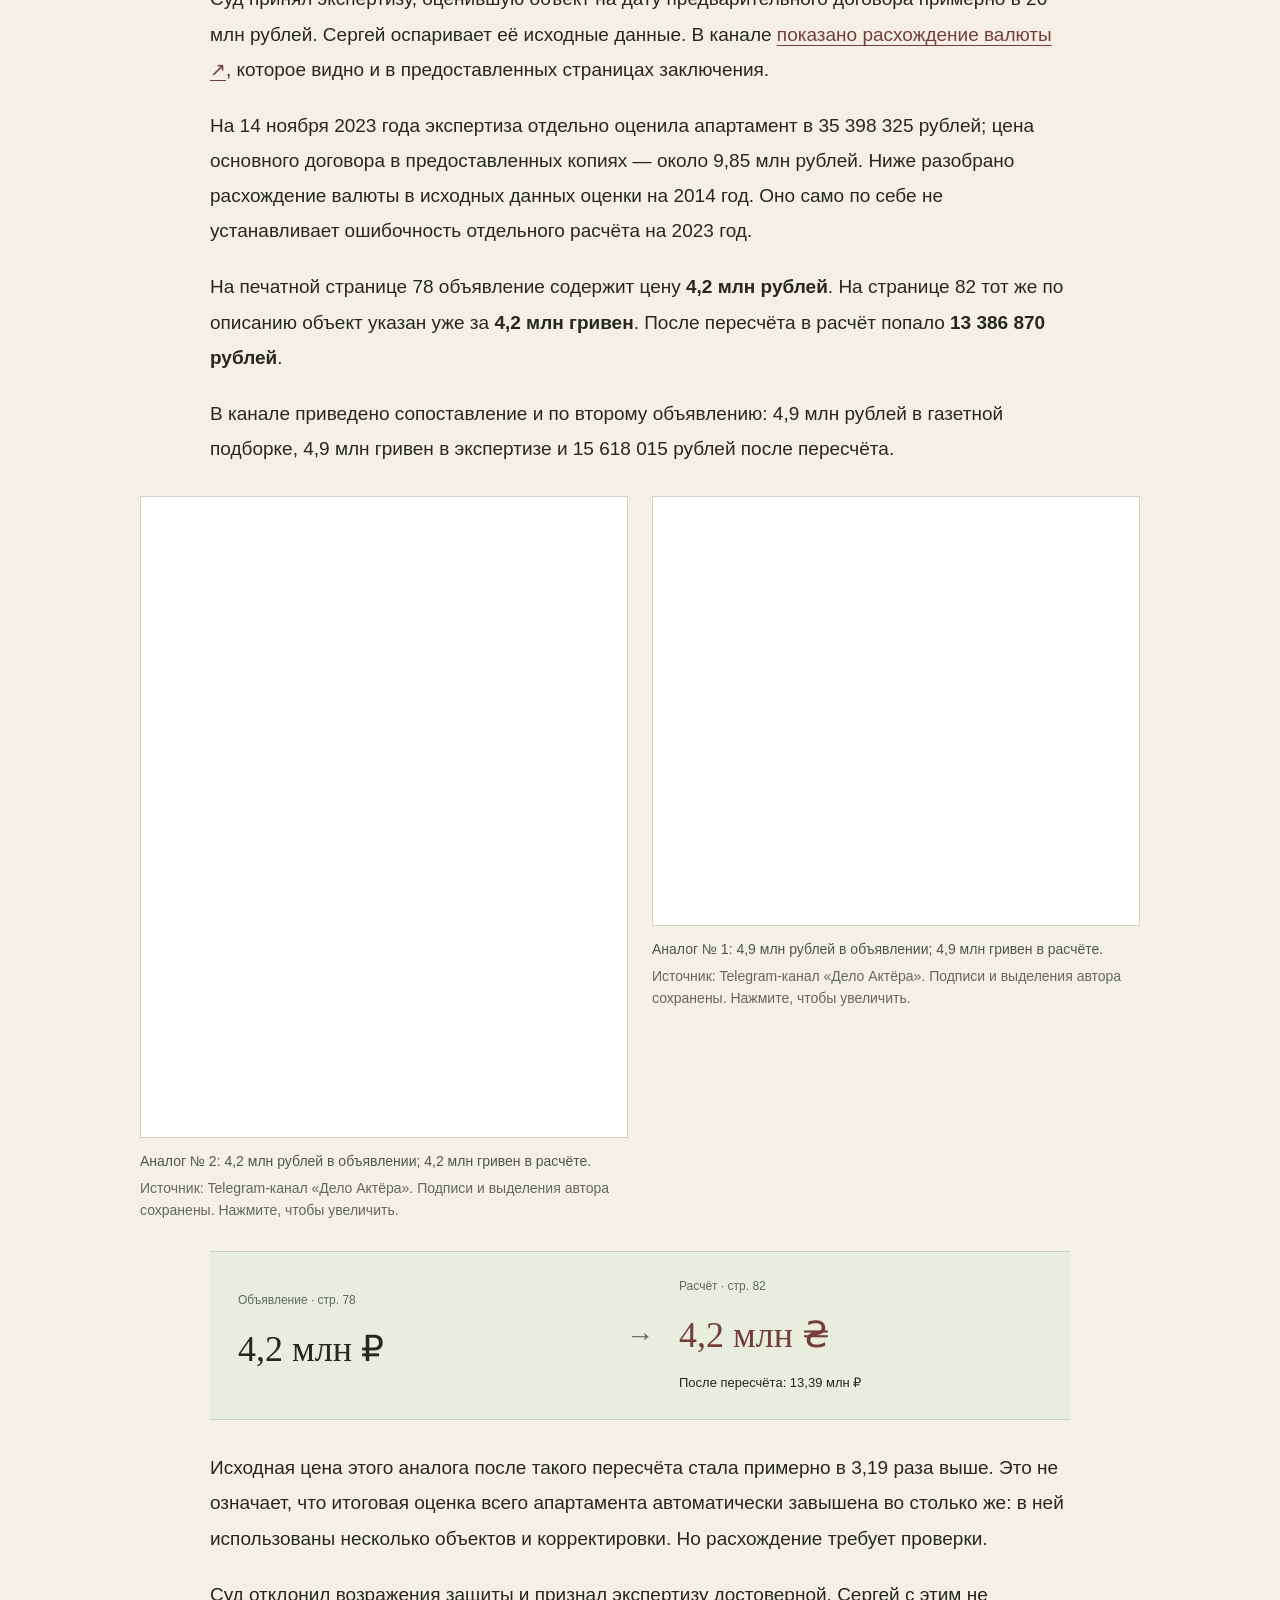
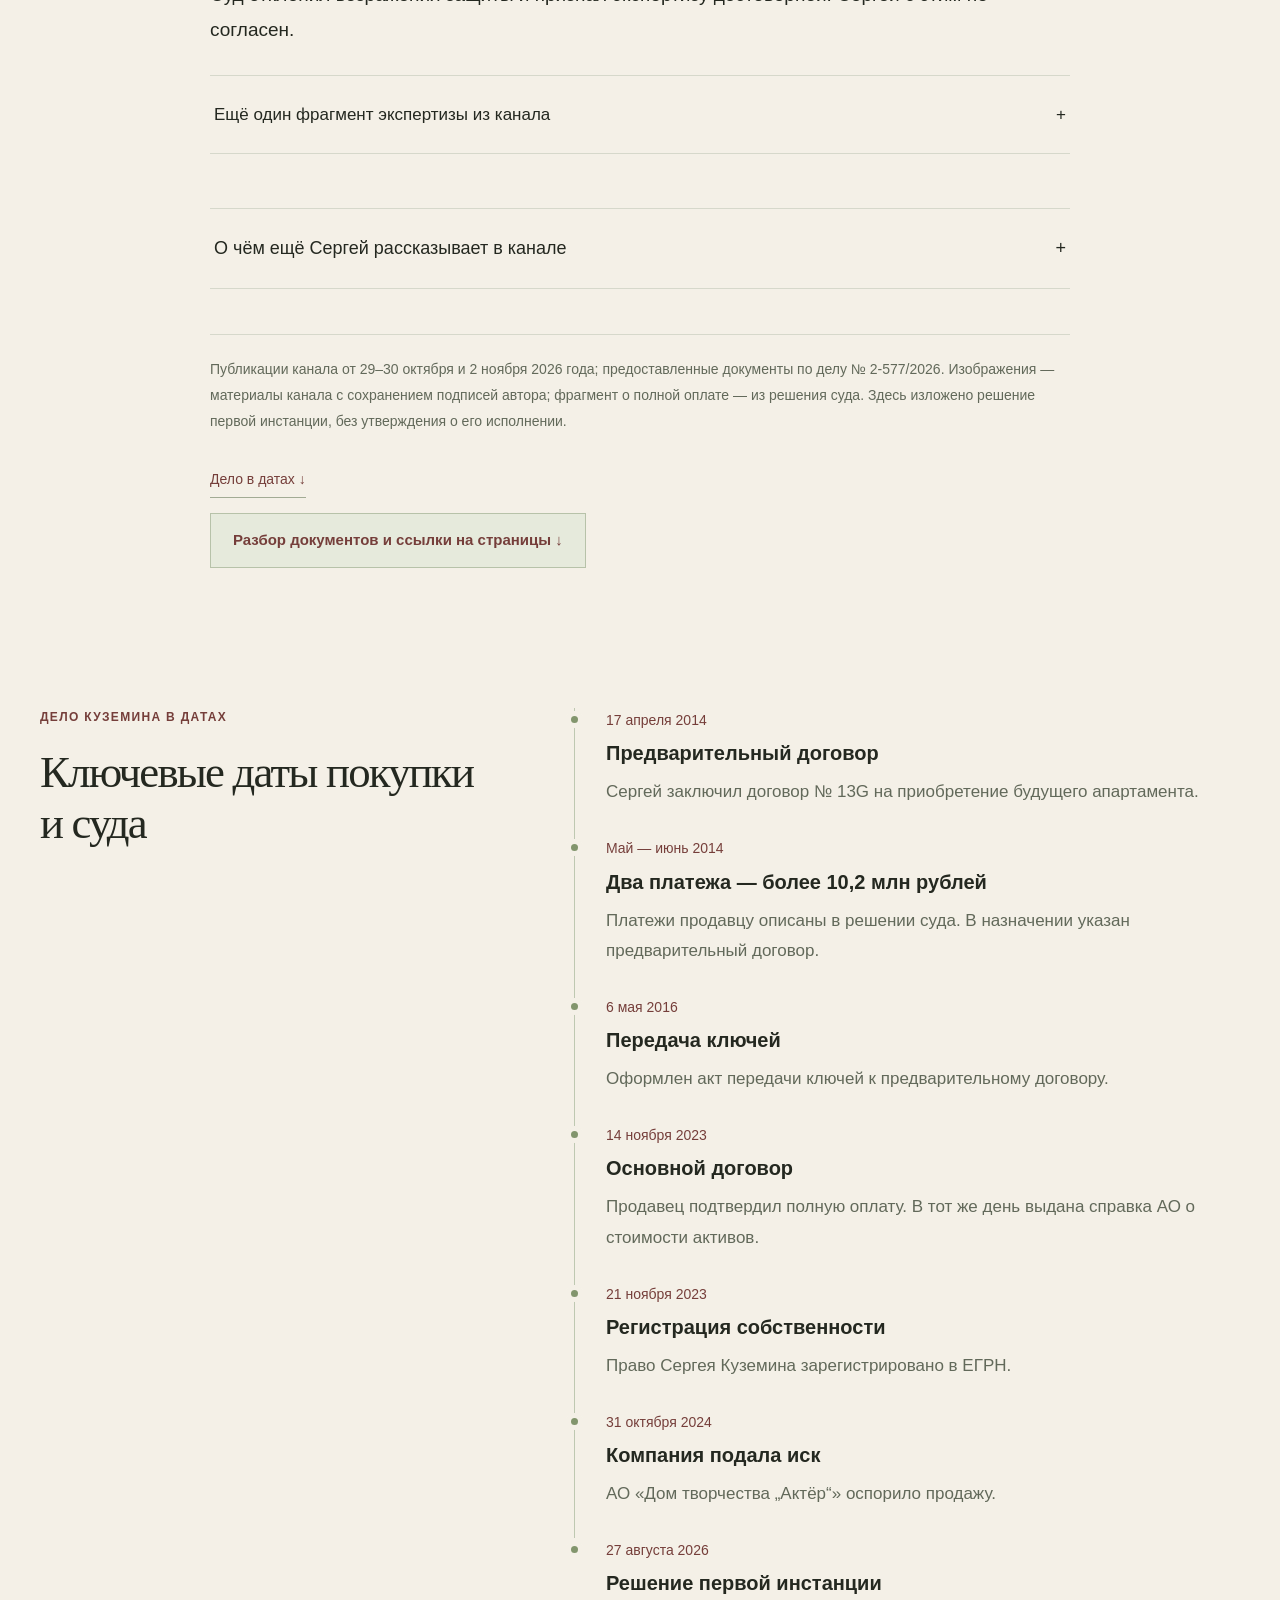
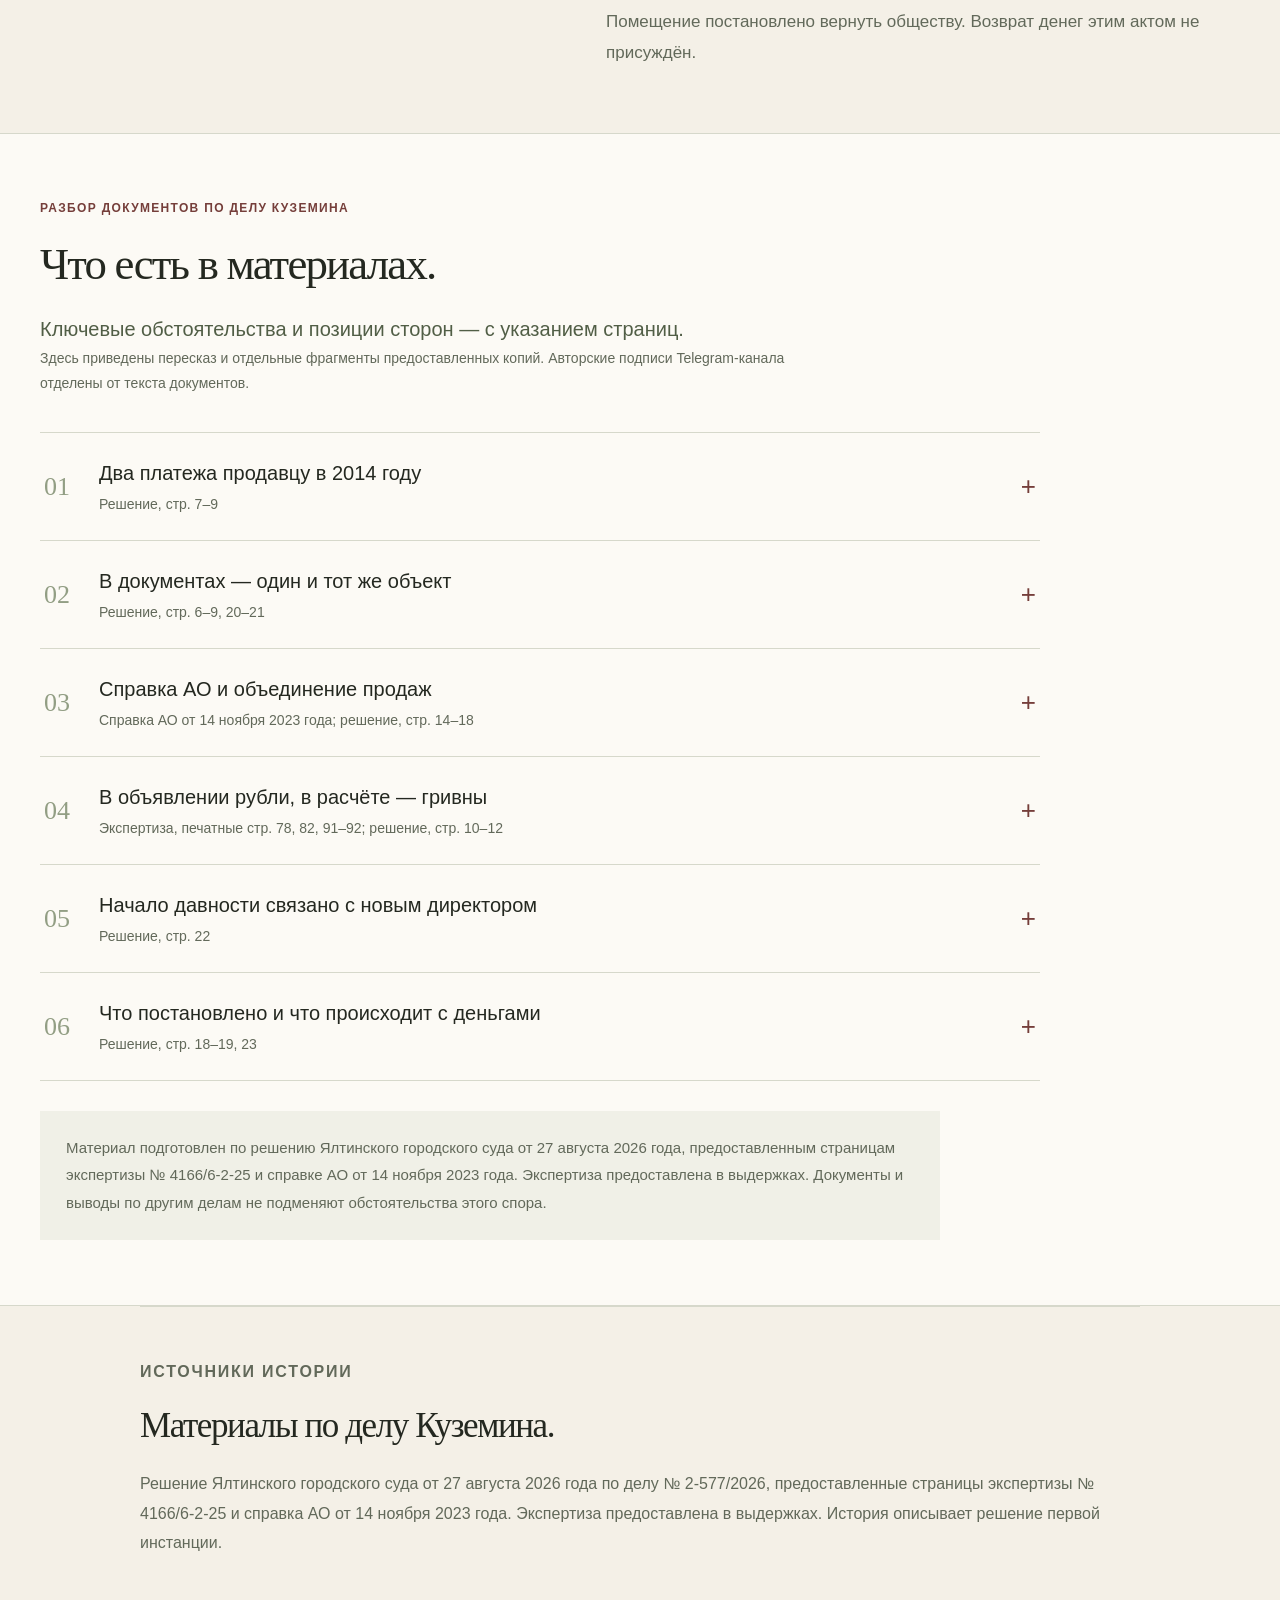
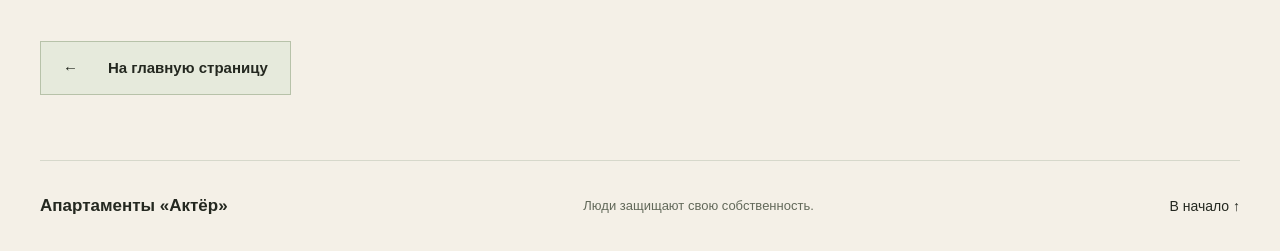
==== commit 4bc5ea44: "Update published website" ====
--- a/kuzemin.html
+++ b/kuzemin.html
@@ -9,7 +9,7 @@
   <meta name="theme-color" content="#f4f0e7"><title>Сергей Куземин · История, документы и даты</title>
   <link rel="icon" href="assets/mark.svg" type="image/svg+xml"><link rel="stylesheet" href="styles-1-cc34e642.css"><link rel="stylesheet" href="styles-2-75f578c2.css"><link rel="stylesheet" href="styles-3-873c0538.css"><link rel="stylesheet" href="styles-4-cb799677.css">
   <script src="documents.js?v=20261104-approved" defer></script>
-<link rel="stylesheet" href="kuzemin-story.css?v=20261106-sources">
+<link rel="stylesheet" href="kuzemin-story.css?v=20261104-approved">
 <script src="kuzemin-story.js?v=20261104-approved" defer></script>
 </head><body class="owner-story-page"><a class="skip-link" href="#main">Перейти к содержанию</a><header class="site-header"><a class="brand" href="index.html#top"><span class="brand-mark" aria-hidden="true">А</span><span>Апартаменты «Актёр»<small>Истории покупателей · Ялта</small></span></a><nav aria-label="Разделы истории"><a href="#story">История</a><a href="#timeline">Даты</a><a href="#evidence">Разбор документов</a></nav></header><main id="main">
 <section class="wrap case-intro" id="top" aria-labelledby="case-title"><div>
@@ -91,4 +91,4 @@
 <div class="story-followup"><a class="text-link" href="#timeline">Дело в датах ↓</a><a class="button case-materials-link" href="#evidence">Разбор документов и ссылки на страницы ↓</a></div>
 </article>
 
-<section class="wrap section timeline-section" id="timeline" aria-labelledby="timeline-title"><div class="section-head"><p class="eyebrow">Дело Куземина в датах</p><h2 id="timeline-title">Ключевые даты покупки и суда</h2></div><ol class="timeline"><li><time datetime="2014-04-17">17 апреля 2014</time><h3>Предварительный договор</h3><p>Сергей заключил договор № 13G на приобретение будущего апартамента.</p></li><li><time datetime="2014-06-02">Май — июнь 2014</time><h3>Два платежа — более 10,2 млн рублей</h3><p>Платежи продавцу описаны в решении суда. В назначении указан предварительный договор.</p></li><li><time datetime="2016-05-06">6 мая 2016</time><h3>Передача ключей</h3><p>Оформлен акт передачи ключей к предварительному договору.</p></li><li><time datetime="2023-11-14">14 ноября 2023</time><h3>Основной договор</h3><p>Продавец подтвердил полную оплату. В тот же день выдана справка АО о стоимости активов.</p></li><li><time datetime="2023-11-21">21 ноября 2023</time><h3>Регистрация собственности</h3><p>Право Сергея Куземина зарегистрировано в ЕГРН.</p></li><li><time datetime="2024-10-31">31 октября 2024</time><h3>Компания подала иск</h3><p>АО «Дом творчества „Актёр“» оспорило продажу.</p></li><li><time datetime="2026-08-27">27 августа 2026</time><h3>Решение первой инстанции</h3><p>Помещение постановлено вернуть обществу. Возврат денег этим актом не присуждён.</p></li></ol></section><section class="evidence-section" id="evidence" aria-labelledby="evidence-title"><div class="wrap"><div class="section-head"><p class="eyebrow">Разбор документов по делу Куземина</p><h2 id="evidence-title">Что есть в материалах.</h2><p class="section-lead">Ключевые обстоятельства и позиции сторон — с указанием страниц.</p><p class="source-note">Здесь приведены пересказ и отдельные фрагменты предоставленных копий. Авторские подписи Telegram-канала отделены от текста документов.</p></div><div class="evidence-list"><details id="fact-payment"><summary><span class="detail-number">01</span><span>Два платежа продавцу в 2014 году<small>Решение, стр. 7–9</small></span><span class="detail-symbol" aria-hidden="true">+</span></summary><div class="detail-body"><p>В решении перечислены платежи от 13 мая 2014 года на 8 000 000 рублей и от 2 июня 2014 года на 2 245 108,61 рубля. В назначении обоих указан предварительный договор № 13G. Общая сумма — 10 245 108,61 рубля. Там же описано подтверждение перечисления банковской выпиской.</p><p>В условиях предварительного договора указано, что внесённые до основного договора деньги считаются авансом по нему. В основном договоре, как он приведён в решении, продавец подтверждает полную оплату.</p></div></details><details id="fact-link"><summary><span class="detail-number">02</span><span>В документах — один и тот же объект<small>Решение, стр. 6–9, 20–21</small></span><span class="detail-symbol" aria-hidden="true">+</span></summary><div class="detail-body"><p>Суд описывает заключение специалиста от 12 мая 2026 года: предварительный договор, дополнительное соглашение, акт передачи ключей и основной договор относятся к одному объекту.</p><p>Суд указал, что это обстоятельство не имеет правового значения, поскольку предварительный договор прекратил действие. Собственник возражает против отделения основного договора от многолетней истории его исполнения.</p></div></details><details id="fact-large-deal"><summary><span class="detail-number">03</span><span>Справка АО и объединение продаж<small>Справка АО от 14 ноября 2023 года; решение, стр. 14–18</small></span><span class="detail-symbol" aria-hidden="true">+</span></summary><div class="detail-body"><p>Справка общества, подписанная директором и главным бухгалтером, называет балансовую стоимость активов 705 263 000 рублей. В ней указано, что сделки дешевле 176 315 000 рублей к крупным не относятся.</p><p>Суд оценил совокупность продаж как взаимосвязанные сделки. В решении приведена их общая кадастровая стоимость — около 412,87 млн рублей — и сделан вывод о необходимости одобрения общего собрания акционеров.</p><p>Позиция собственников: каждую покупку следует оценивать по её обстоятельствам. Объединение продаж и способ расчёта крупной сделки они оспаривают.</p></div></details><details id="fact-currency"><summary><span class="detail-number">04</span><span>В объявлении рубли, в расчёте — гривны<small>Экспертиза, печатные стр. 78, 82, 91–92; решение, стр. 10–12</small></span><span class="detail-symbol" aria-hidden="true">+</span></summary><div class="detail-body"><p>На стр. 78 экспертизы объявление об объекте-аналоге № 2 содержит цену 4,2 млн рублей. На стр. 82 то же по описанию объявление приведено с ценой 4,2 млн гривен. После пересчёта получено 13 386 870 рублей; эта сумма использована в таблице на стр. 91.</p><p>На стр. 92 итоговая оценка исследуемого объекта на дату предварительного договора составляет 20 004 532 рубля. В ней участвуют четыре аналога и несколько корректировок. Расхождение валюты двух исходных цен не означает, что итоговую стоимость всего объекта можно просто разделить на курс гривны.</p><p>Суд признал экспертизу достоверной и отклонил возражения, аналитическую справку и рецензию. Собственник оспаривает исходные данные и результат оценки.</p><p><a href="#valuation-story">Оценки на 2014 и 2023 годы →</a></p></div></details><details id="fact-limitation"><summary><span class="detail-number">05</span><span>Начало давности связано с новым директором<small>Решение, стр. 22</small></span><span class="detail-symbol" aria-hidden="true">+</span></summary><div class="detail-body"><p>В решении указано, что о нарушении прав АО стало известно не ранее вступления нового директора в должность 1 октября 2024 года. Иск подан 31 октября 2024 года.</p><p>Суд отметил отсутствие доказательств более ранней осведомлённости общества и отклонил заявление о давности. Собственники возражают против такого переноса начала отсчёта.</p></div></details><details id="fact-ruling"><summary><span class="detail-number">06</span><span>Что постановлено и что происходит с деньгами<small>Решение, стр. 18–19, 23</small></span><span class="detail-symbol" aria-hidden="true">+</span></summary><div class="detail-body"><p>Суд признал недействительным договор купли-продажи от 14 ноября 2023 года и постановил истребовать помещение в собственность АО «Дом творчества „Актёр“».</p><p>Возврат уплаченных покупателем денег этим решением не присуждён. Это описание содержания данного судебного акта, а не утверждение, что возможность требовать деньги утрачена навсегда.</p></div></details></div><p class="document-note">Материал подготовлен по решению Ялтинского городского суда от 27 августа 2026 года, предоставленным страницам экспертизы № 4166/6-2-25 и справке АО от 14 ноября 2023 года. Экспертиза предоставлена в выдержках. Документы и выводы по другим делам не подменяют обстоятельства этого спора.</p></div></section><section class="wrap owner-sources" id="sources" aria-labelledby="sources-title"><p class="eyebrow">Источники истории</p><h2 id="sources-title">Материалы по делу Куземина.</h2><p>Документы, на которых основан разбор истории. Решение первой инстанции опубликовано в обезличенной копии, экспертиза — в выдержках.</p><ul class="source-documents"><li><a href="downloads/kuzemin/judgment-2026-08-27-redacted.pdf" target="_blank" rel="noopener noreferrer">Решение Ялтинского городского суда от 27 августа 2026 года <span aria-hidden="true">↗</span></a><p>Обезличенная копия · Дело № 2-577/2026<span class="source-document-meta">PDF · 23 страницы · 8,8 МБ</span></p></li><li><a href="downloads/kuzemin/expert-report-4166-6-2-25-excerpts.pdf" target="_blank" rel="noopener noreferrer">Экспертиза № 4166/6-2-25 — ключевые страницы <span aria-hidden="true">↗</span></a><p>Выдержки из заключения эксперта<span class="source-document-meta">PDF · 14 страниц · 4,4 МБ</span></p></li><li><a href="downloads/kuzemin/company-certificate-2023-11-14.pdf" target="_blank" rel="noopener noreferrer">Справка АО «Дом творчества „Актёр“» от 14 ноября 2023 года <span aria-hidden="true">↗</span></a><p>О стоимости активов общества<span class="source-document-meta">PDF · 1 страница · 1,1 МБ</span></p></li><li><a href="downloads/kuzemin/crimea-adverts-2014-comparables.pdf" target="_blank" rel="noopener noreferrer">«Объявления Крыма», 2014 год — оригиналы объявлений-аналогов <span aria-hidden="true">↗</span></a><p>Материалы для сопоставления с экспертизой<span class="source-document-meta">PDF · 11 страниц · 3,1 МБ</span></p></li></ul></section><div class="wrap materials-return"><a class="button case-materials-link" href="index.html#top"><span aria-hidden="true">←</span> На главную страницу</a></div></main><footer class="wrap site-footer"><a href="index.html#top">Апартаменты «Актёр»</a><p>Люди защищают свою собственность.</p><a href="#top">В начало ↑</a></footer><dialog id="document-dialog" class="document-lightbox" aria-labelledby="document-dialog-title"><div class="dialog-bar"><h2 id="document-dialog-title">Фрагмент документа</h2><button type="button">Закрыть ×</button></div><img alt=""></dialog></body></html>
+<section class="wrap section timeline-section" id="timeline" aria-labelledby="timeline-title"><div class="section-head"><p class="eyebrow">Дело Куземина в датах</p><h2 id="timeline-title">Ключевые даты покупки и суда</h2></div><ol class="timeline"><li><time datetime="2014-04-17">17 апреля 2014</time><h3>Предварительный договор</h3><p>Сергей заключил договор № 13G на приобретение будущего апартамента.</p></li><li><time datetime="2014-06-02">Май — июнь 2014</time><h3>Два платежа — более 10,2 млн рублей</h3><p>Платежи продавцу описаны в решении суда. В назначении указан предварительный договор.</p></li><li><time datetime="2016-05-06">6 мая 2016</time><h3>Передача ключей</h3><p>Оформлен акт передачи ключей к предварительному договору.</p></li><li><time datetime="2023-11-14">14 ноября 2023</time><h3>Основной договор</h3><p>Продавец подтвердил полную оплату. В тот же день выдана справка АО о стоимости активов.</p></li><li><time datetime="2023-11-21">21 ноября 2023</time><h3>Регистрация собственности</h3><p>Право Сергея Куземина зарегистрировано в ЕГРН.</p></li><li><time datetime="2024-10-31">31 октября 2024</time><h3>Компания подала иск</h3><p>АО «Дом творчества „Актёр“» оспорило продажу.</p></li><li><time datetime="2026-08-27">27 августа 2026</time><h3>Решение первой инстанции</h3><p>Помещение постановлено вернуть обществу. Возврат денег этим актом не присуждён.</p></li></ol></section><section class="evidence-section" id="evidence" aria-labelledby="evidence-title"><div class="wrap"><div class="section-head"><p class="eyebrow">Разбор документов по делу Куземина</p><h2 id="evidence-title">Что есть в материалах.</h2><p class="section-lead">Ключевые обстоятельства и позиции сторон — с указанием страниц.</p><p class="source-note">Здесь приведены пересказ и отдельные фрагменты предоставленных копий. Авторские подписи Telegram-канала отделены от текста документов.</p></div><div class="evidence-list"><details id="fact-payment"><summary><span class="detail-number">01</span><span>Два платежа продавцу в 2014 году<small>Решение, стр. 7–9</small></span><span class="detail-symbol" aria-hidden="true">+</span></summary><div class="detail-body"><p>В решении перечислены платежи от 13 мая 2014 года на 8 000 000 рублей и от 2 июня 2014 года на 2 245 108,61 рубля. В назначении обоих указан предварительный договор № 13G. Общая сумма — 10 245 108,61 рубля. Там же описано подтверждение перечисления банковской выпиской.</p><p>В условиях предварительного договора указано, что внесённые до основного договора деньги считаются авансом по нему. В основном договоре, как он приведён в решении, продавец подтверждает полную оплату.</p></div></details><details id="fact-link"><summary><span class="detail-number">02</span><span>В документах — один и тот же объект<small>Решение, стр. 6–9, 20–21</small></span><span class="detail-symbol" aria-hidden="true">+</span></summary><div class="detail-body"><p>Суд описывает заключение специалиста от 12 мая 2026 года: предварительный договор, дополнительное соглашение, акт передачи ключей и основной договор относятся к одному объекту.</p><p>Суд указал, что это обстоятельство не имеет правового значения, поскольку предварительный договор прекратил действие. Собственник возражает против отделения основного договора от многолетней истории его исполнения.</p></div></details><details id="fact-large-deal"><summary><span class="detail-number">03</span><span>Справка АО и объединение продаж<small>Справка АО от 14 ноября 2023 года; решение, стр. 14–18</small></span><span class="detail-symbol" aria-hidden="true">+</span></summary><div class="detail-body"><p>Справка общества, подписанная директором и главным бухгалтером, называет балансовую стоимость активов 705 263 000 рублей. В ней указано, что сделки дешевле 176 315 000 рублей к крупным не относятся.</p><p>Суд оценил совокупность продаж как взаимосвязанные сделки. В решении приведена их общая кадастровая стоимость — около 412,87 млн рублей — и сделан вывод о необходимости одобрения общего собрания акционеров.</p><p>Позиция собственников: каждую покупку следует оценивать по её обстоятельствам. Объединение продаж и способ расчёта крупной сделки они оспаривают.</p></div></details><details id="fact-currency"><summary><span class="detail-number">04</span><span>В объявлении рубли, в расчёте — гривны<small>Экспертиза, печатные стр. 78, 82, 91–92; решение, стр. 10–12</small></span><span class="detail-symbol" aria-hidden="true">+</span></summary><div class="detail-body"><p>На стр. 78 экспертизы объявление об объекте-аналоге № 2 содержит цену 4,2 млн рублей. На стр. 82 то же по описанию объявление приведено с ценой 4,2 млн гривен. После пересчёта получено 13 386 870 рублей; эта сумма использована в таблице на стр. 91.</p><p>На стр. 92 итоговая оценка исследуемого объекта на дату предварительного договора составляет 20 004 532 рубля. В ней участвуют четыре аналога и несколько корректировок. Расхождение валюты двух исходных цен не означает, что итоговую стоимость всего объекта можно просто разделить на курс гривны.</p><p>Суд признал экспертизу достоверной и отклонил возражения, аналитическую справку и рецензию. Собственник оспаривает исходные данные и результат оценки.</p><p><a href="#valuation-story">Оценки на 2014 и 2023 годы →</a></p></div></details><details id="fact-limitation"><summary><span class="detail-number">05</span><span>Начало давности связано с новым директором<small>Решение, стр. 22</small></span><span class="detail-symbol" aria-hidden="true">+</span></summary><div class="detail-body"><p>В решении указано, что о нарушении прав АО стало известно не ранее вступления нового директора в должность 1 октября 2024 года. Иск подан 31 октября 2024 года.</p><p>Суд отметил отсутствие доказательств более ранней осведомлённости общества и отклонил заявление о давности. Собственники возражают против такого переноса начала отсчёта.</p></div></details><details id="fact-ruling"><summary><span class="detail-number">06</span><span>Что постановлено и что происходит с деньгами<small>Решение, стр. 18–19, 23</small></span><span class="detail-symbol" aria-hidden="true">+</span></summary><div class="detail-body"><p>Суд признал недействительным договор купли-продажи от 14 ноября 2023 года и постановил истребовать помещение в собственность АО «Дом творчества „Актёр“».</p><p>Возврат уплаченных покупателем денег этим решением не присуждён. Это описание содержания данного судебного акта, а не утверждение, что возможность требовать деньги утрачена навсегда.</p></div></details></div><p class="document-note">Материал подготовлен по решению Ялтинского городского суда от 27 августа 2026 года, предоставленным страницам экспертизы № 4166/6-2-25 и справке АО от 14 ноября 2023 года. Экспертиза предоставлена в выдержках. Документы и выводы по другим делам не подменяют обстоятельства этого спора.</p></div></section><section class="wrap owner-sources" id="sources" aria-labelledby="sources-title"><p class="eyebrow">Источники истории</p><h2 id="sources-title">Материалы по делу Куземина.</h2><p>Решение Ялтинского городского суда от 27 августа 2026 года по делу № 2-577/2026, предоставленные страницы экспертизы № 4166/6-2-25 и справка АО от 14 ноября 2023 года. Экспертиза предоставлена в выдержках. История описывает решение первой инстанции.</p></section><div class="wrap materials-return"><a class="button case-materials-link" href="index.html#top"><span aria-hidden="true">←</span> На главную страницу</a></div></main><footer class="wrap site-footer"><a href="index.html#top">Апартаменты «Актёр»</a><p>Люди защищают свою собственность.</p><a href="#top">В начало ↑</a></footer><dialog id="document-dialog" class="document-lightbox" aria-labelledby="document-dialog-title"><div class="dialog-bar"><h2 id="document-dialog-title">Фрагмент документа</h2><button type="button">Закрыть ×</button></div><img alt=""></dialog></body></html>
--- a/kuzemin-story.css
+++ b/kuzemin-story.css
@@ -10,6 +10,3 @@
 
 /* Keep document context readable at every viewport width. */
 .story-document figcaption,.story-document figcaption span,.kuzemin-story .story-outcome .story-document figcaption{font-size:14px}.document-context{font-size:17px;line-height:1.8}.supporting-documents summary small,.channel-account summary small{font-size:14px}
-
-/* Direct links to the documents used in the story. */
-.owner-sources .source-documents{list-style:none;padding:0;margin:28px 0 0}.source-documents li{border-top:1px solid var(--line);padding:22px 0}.source-documents li:last-child{border-bottom:1px solid var(--line)}.source-documents a{display:inline-block;color:var(--wine);font-size:18px;font-weight:600;line-height:1.6;text-underline-offset:4px;overflow-wrap:anywhere}.owner-sources .source-documents p{margin:8px 0 0;font-size:15px;line-height:1.7}.source-document-meta{display:block;margin-top:4px;font-size:14px}@media(max-width:700px){.source-documents a{font-size:17px}.source-documents li{padding:20px 0}}
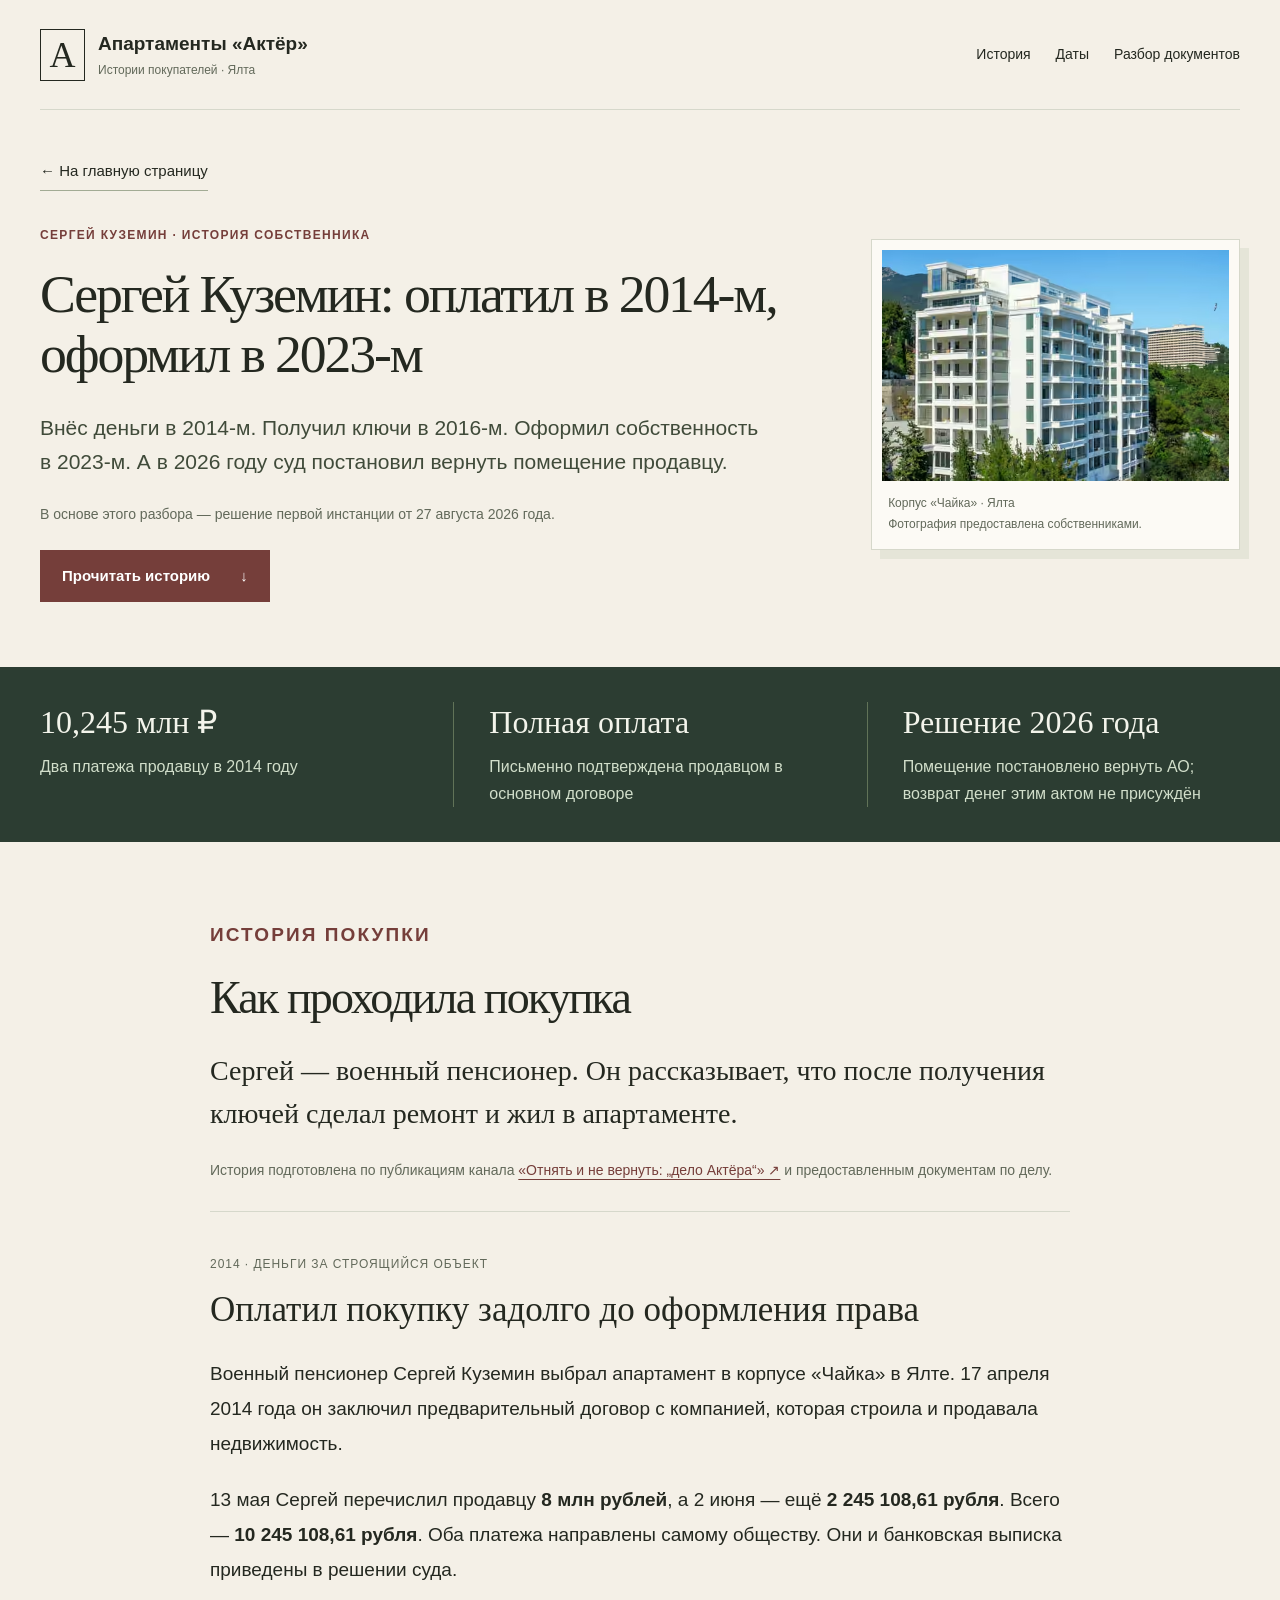
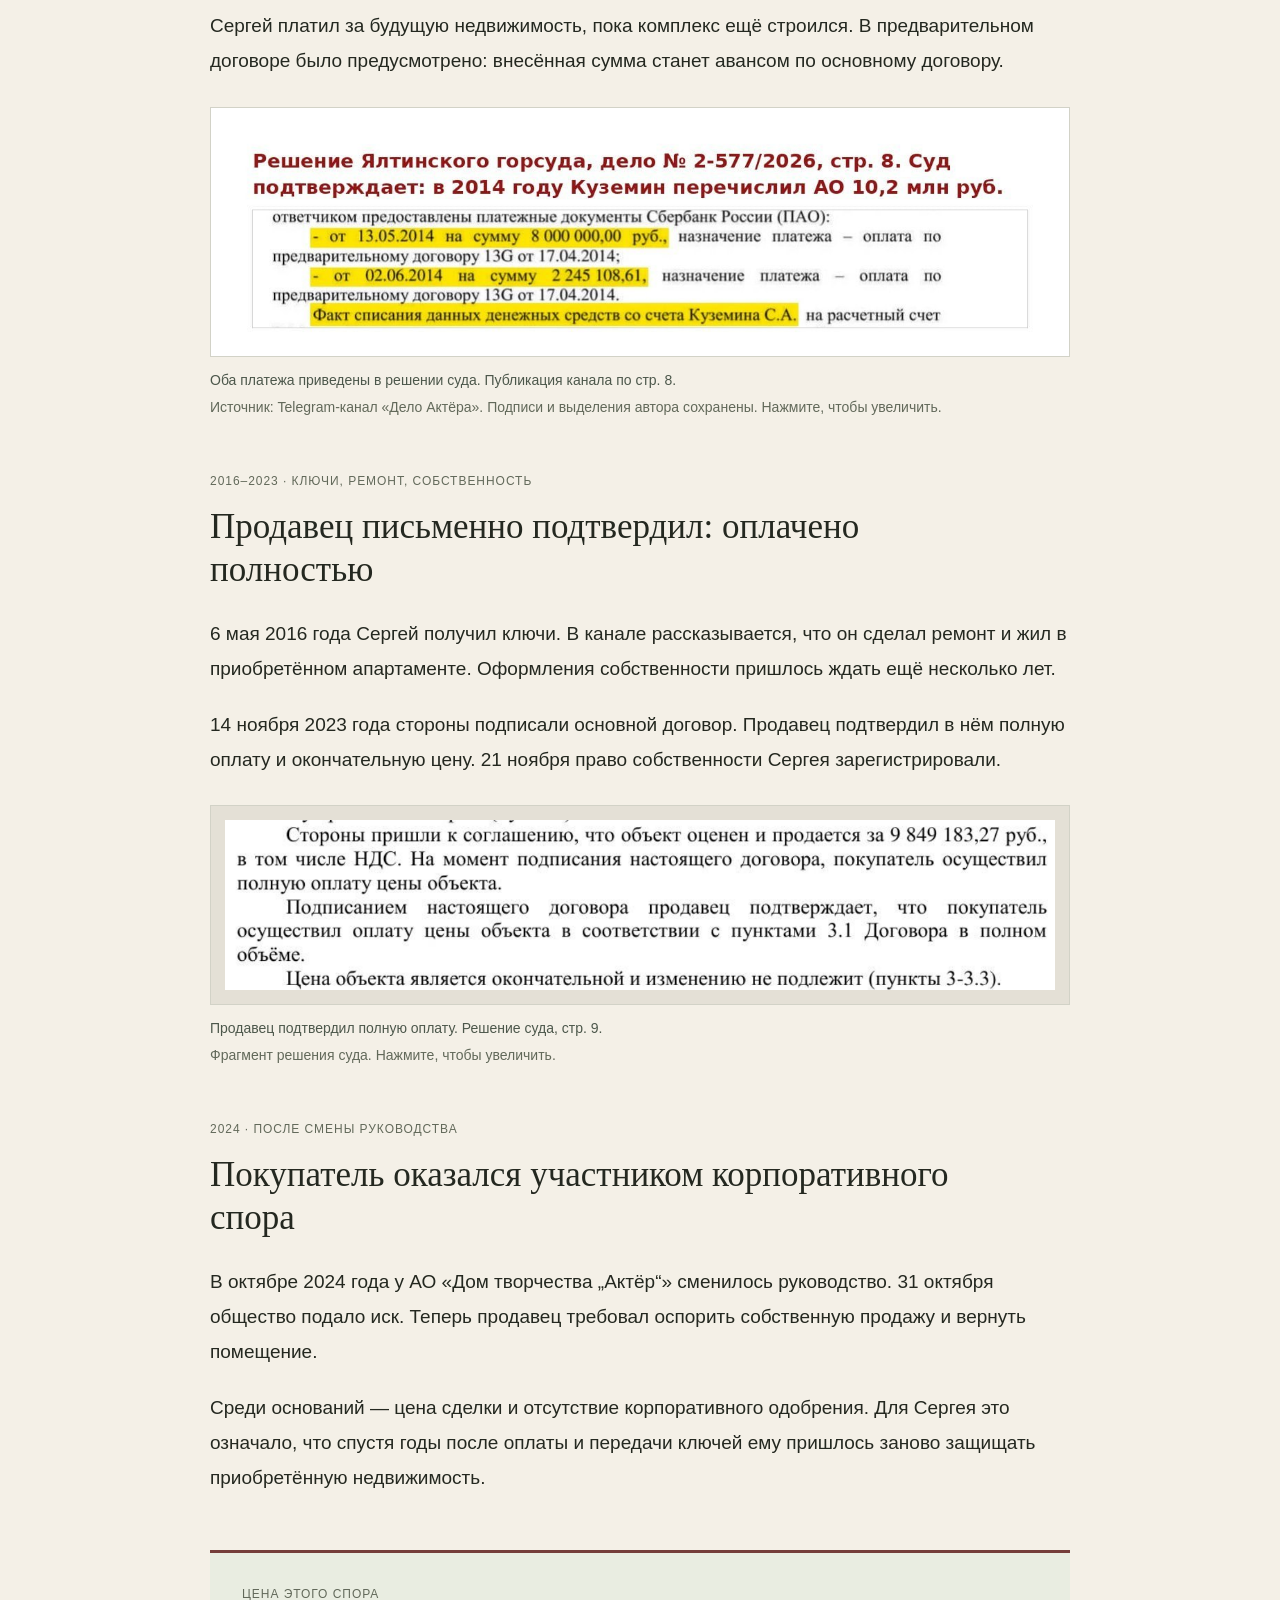
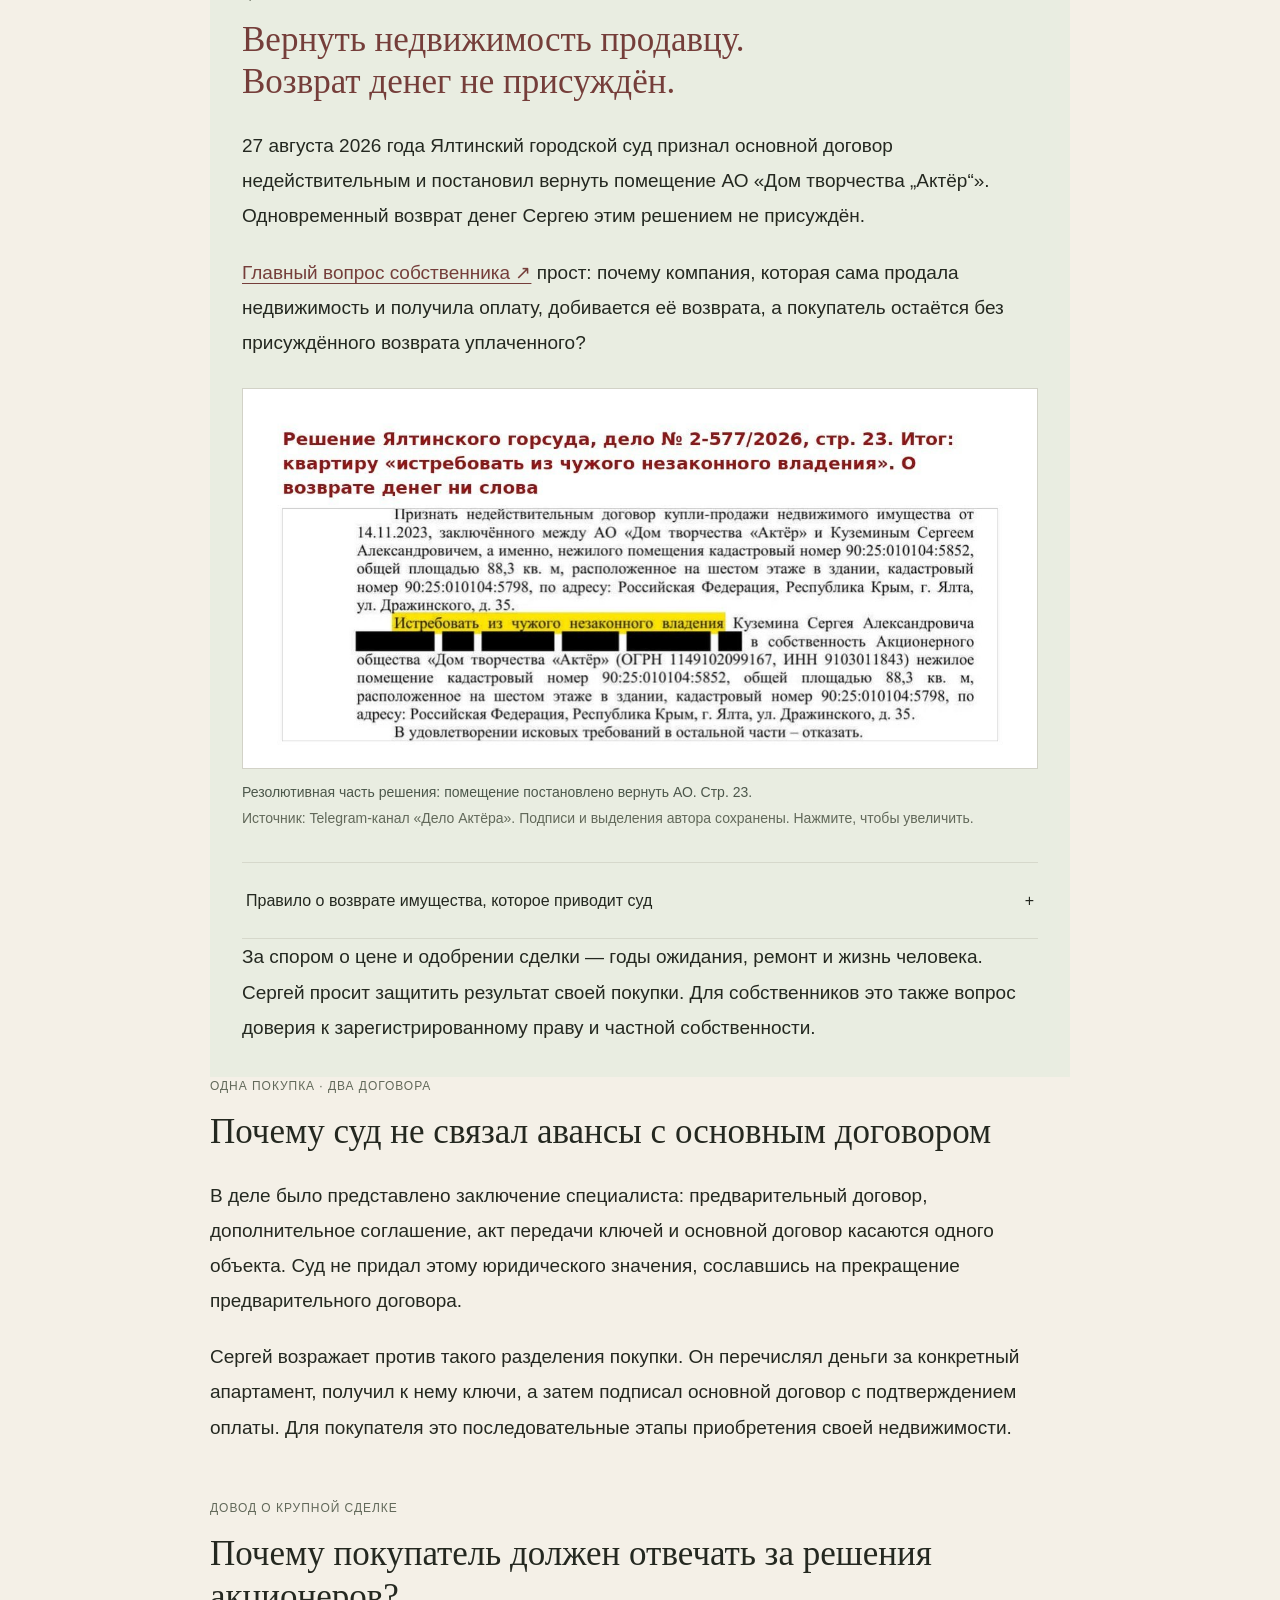
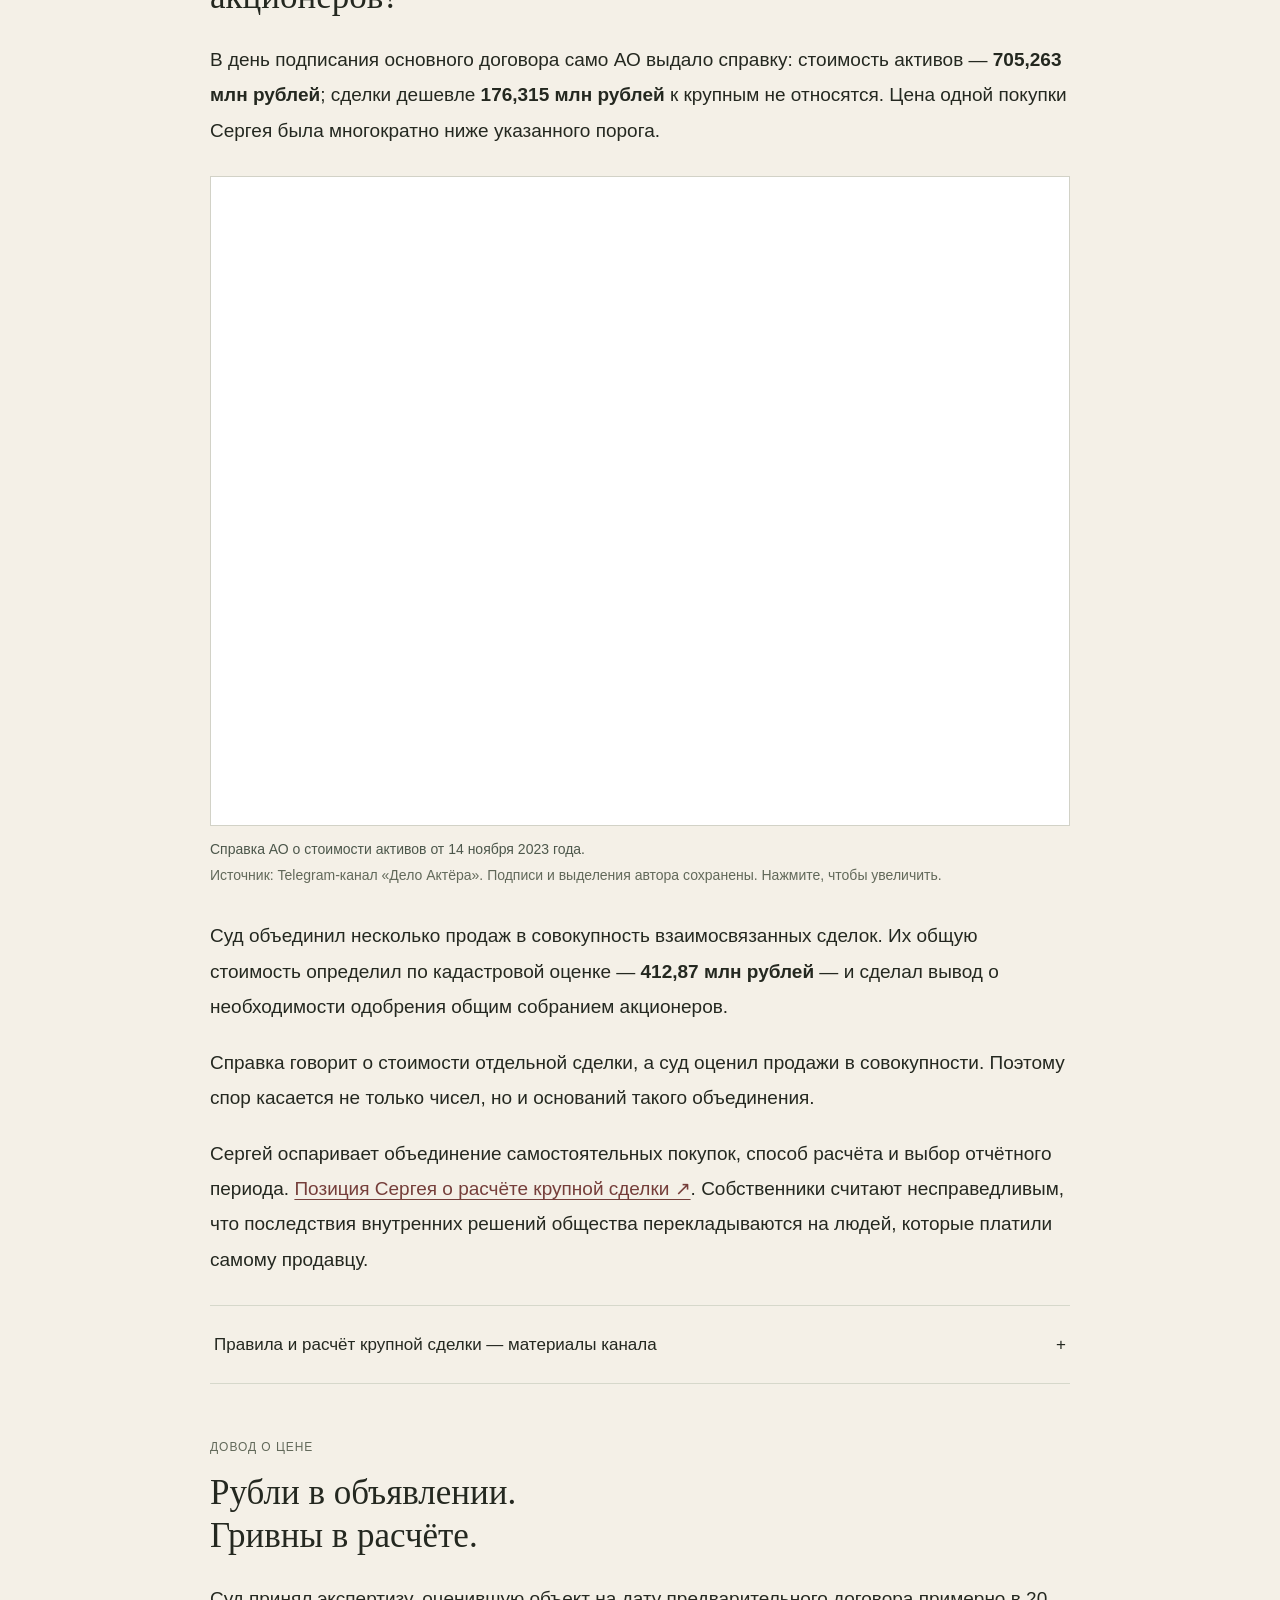
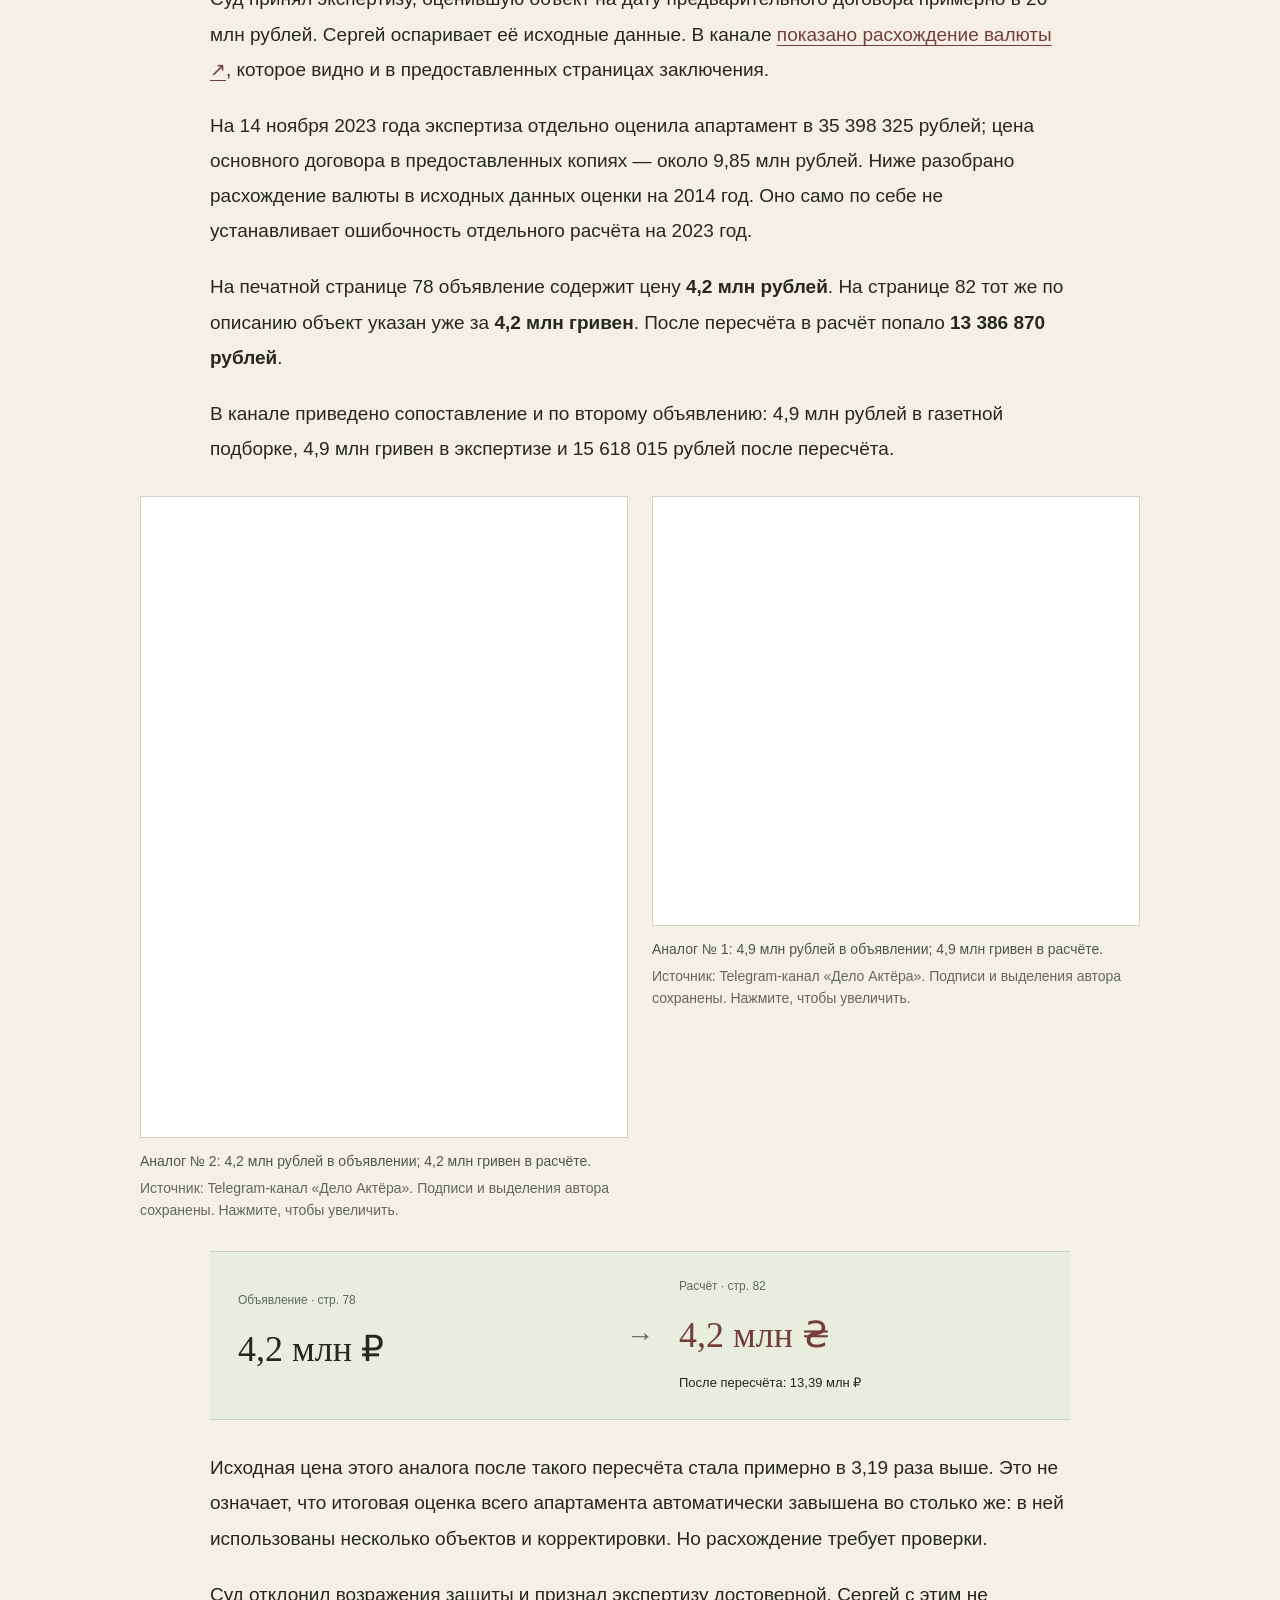
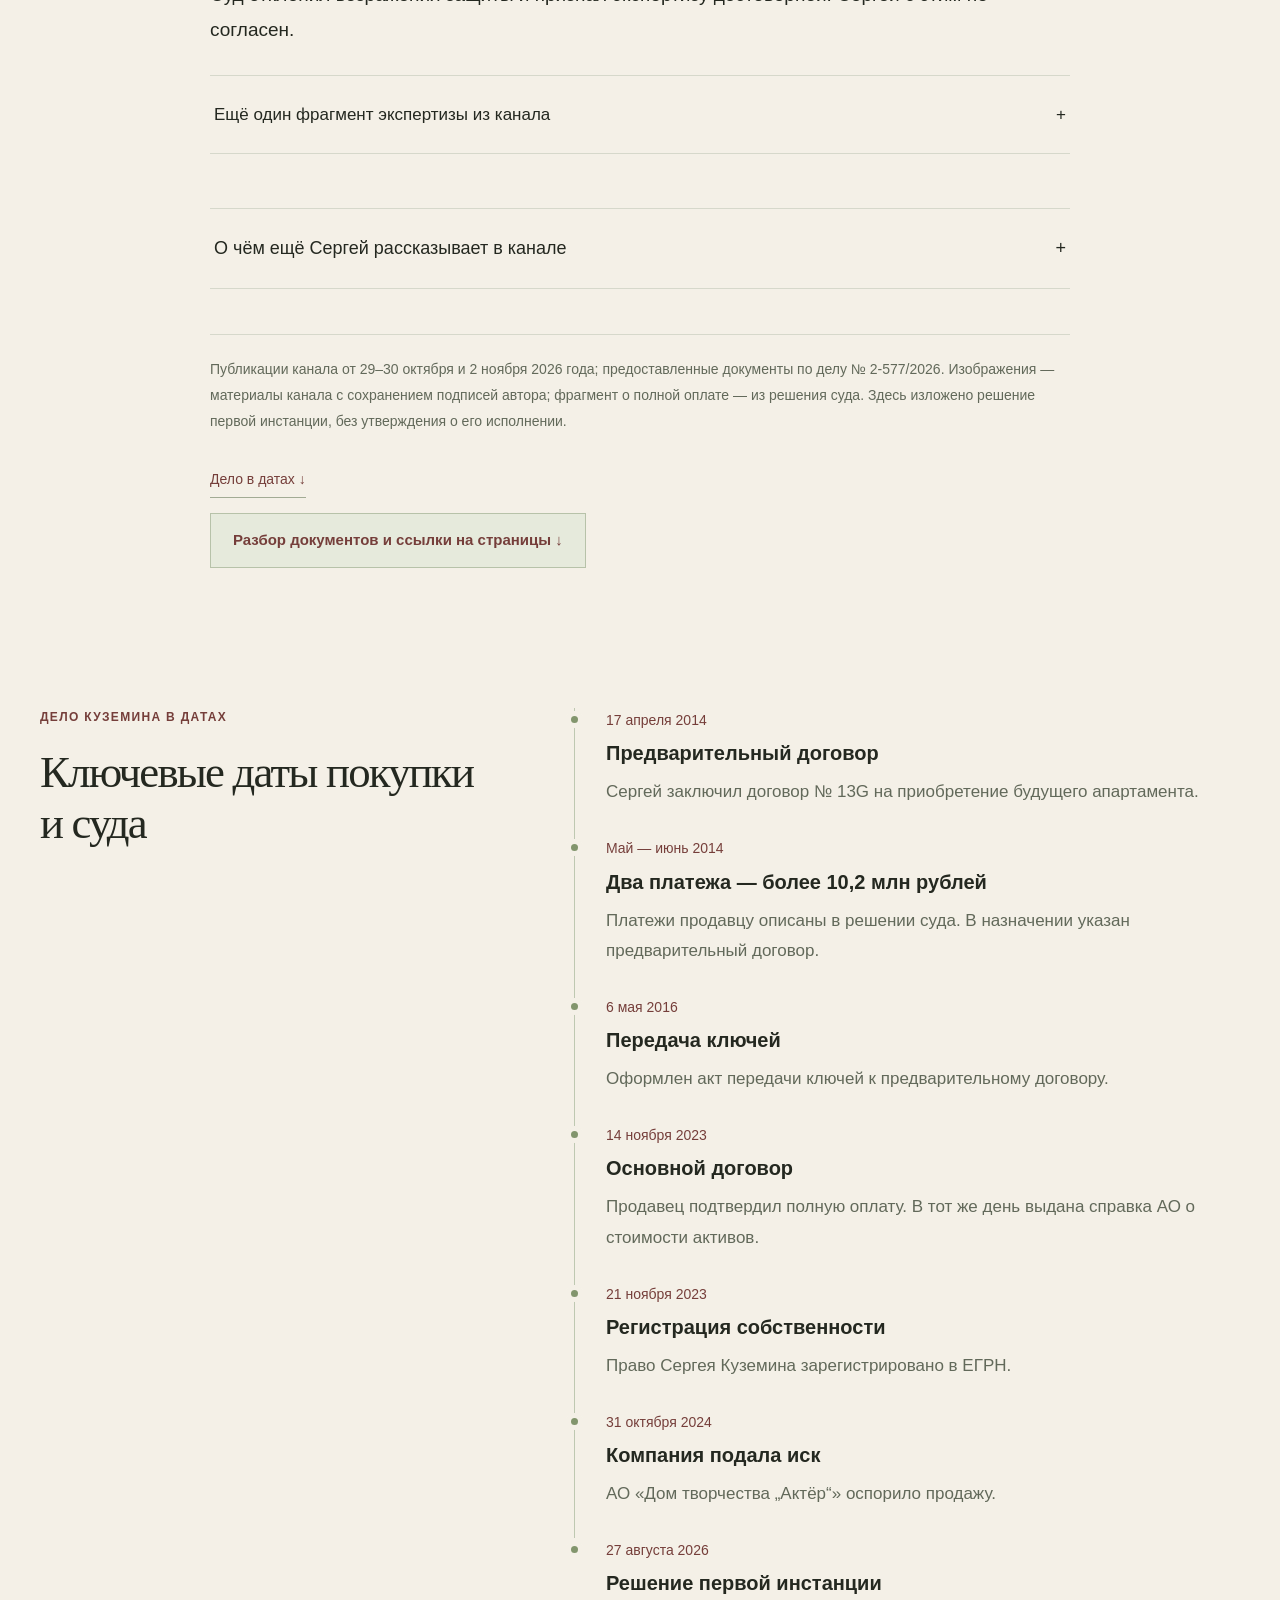
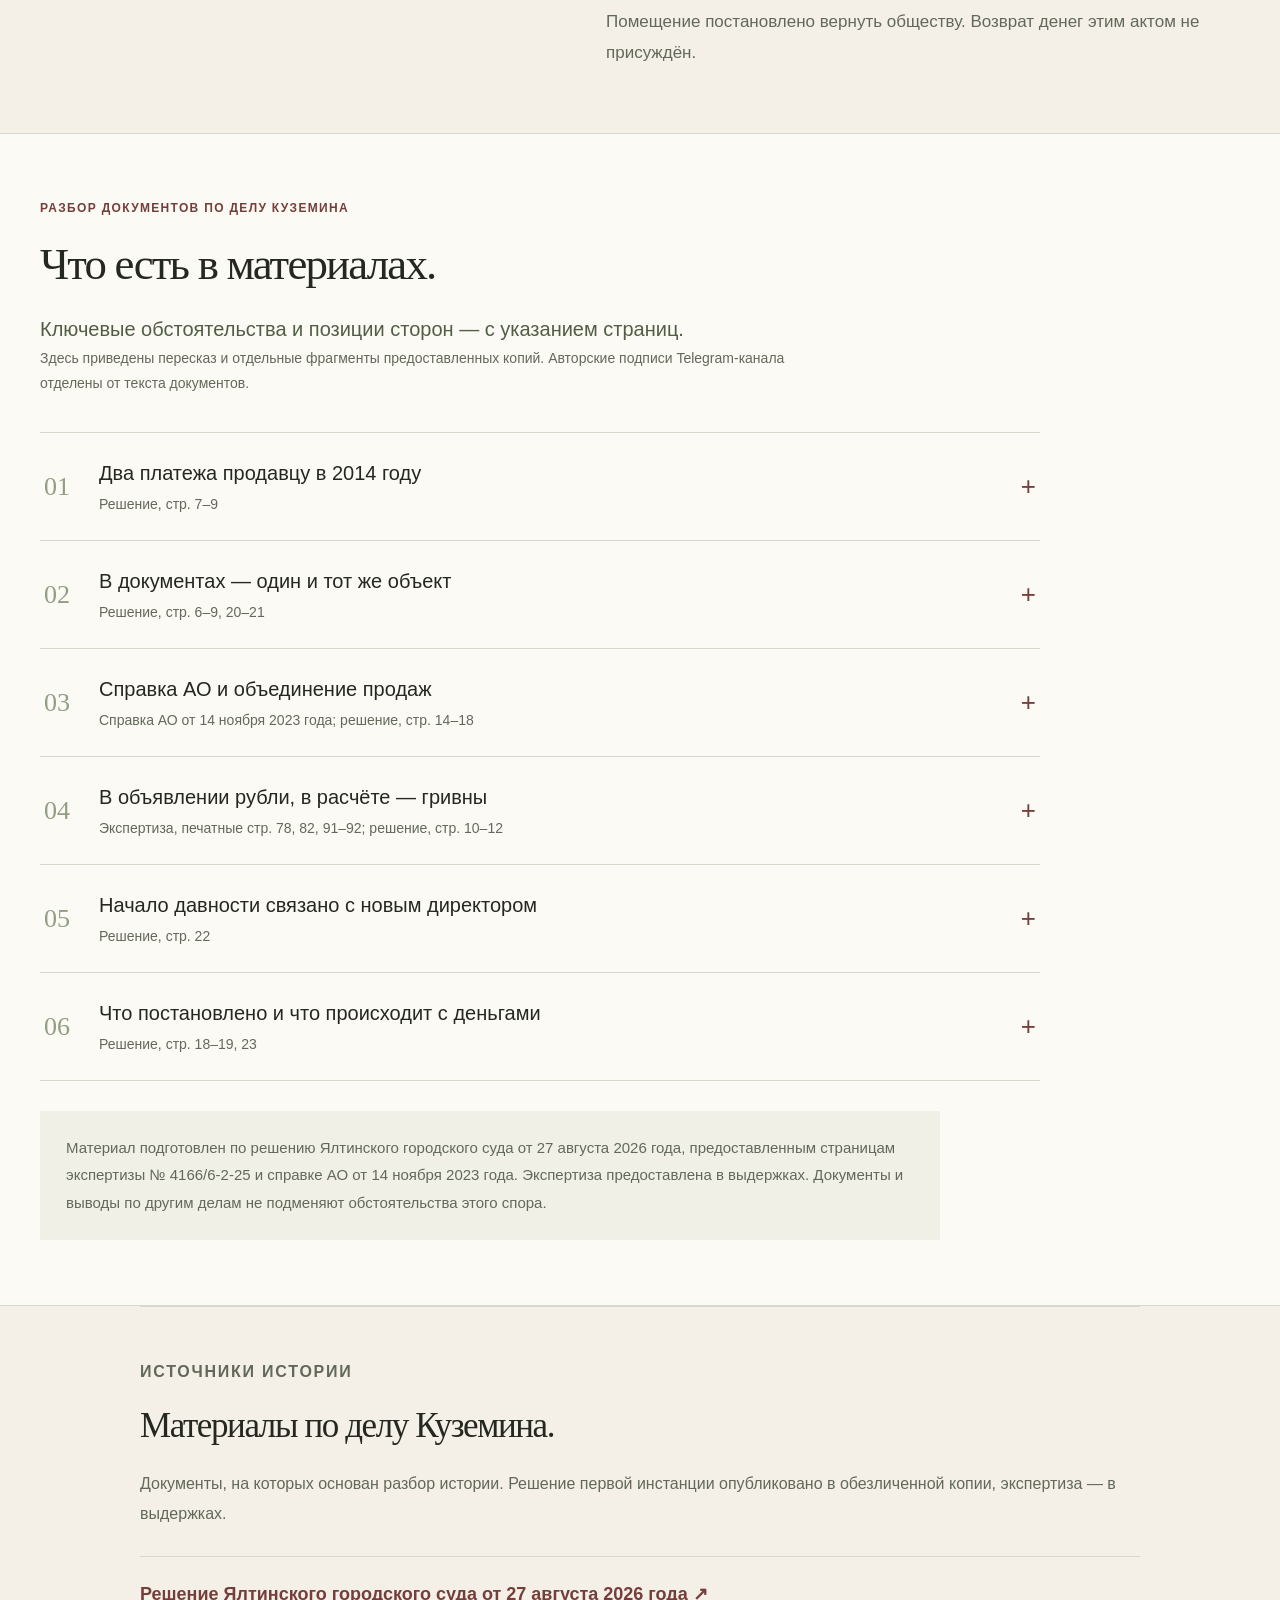
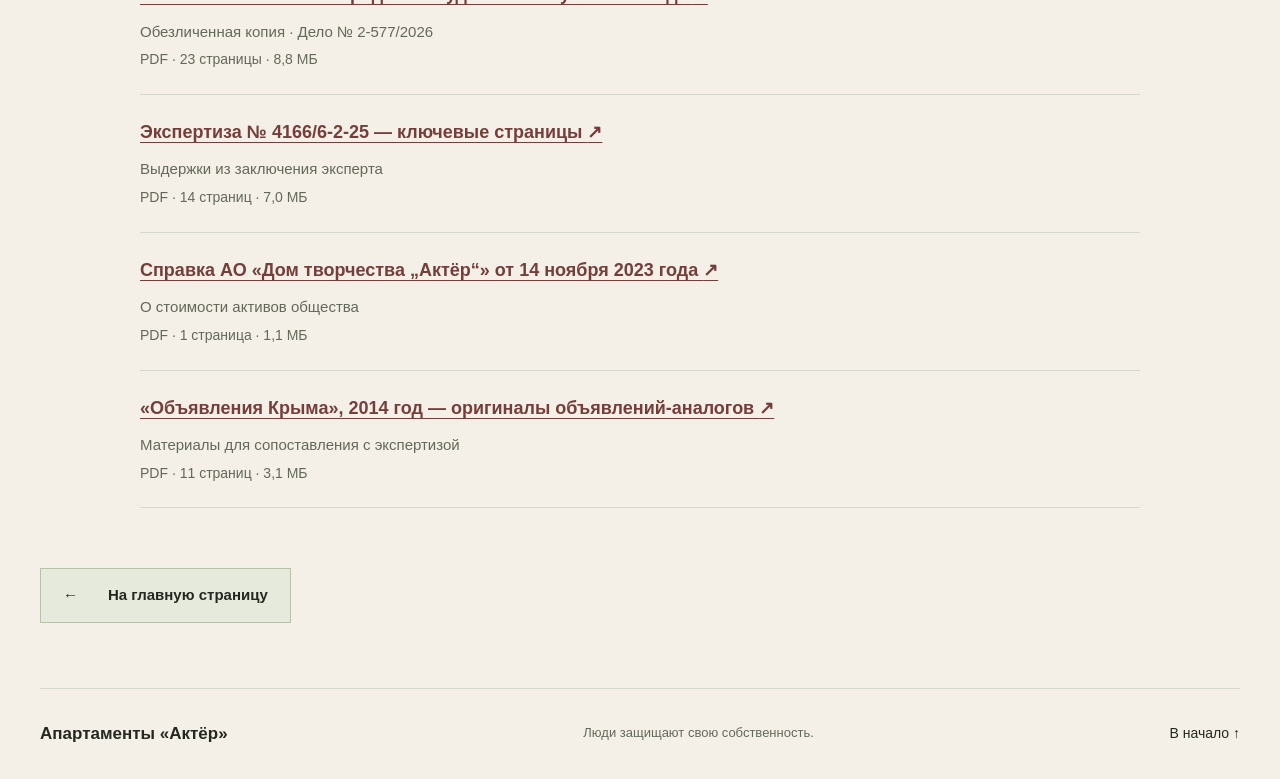
==== commit 26b56b85: "Update published website" ====
--- a/kuzemin.html
+++ b/kuzemin.html
@@ -9,7 +9,7 @@
   <meta name="theme-color" content="#f4f0e7"><title>Сергей Куземин · История, документы и даты</title>
   <link rel="icon" href="assets/mark.svg" type="image/svg+xml"><link rel="stylesheet" href="styles-1-cc34e642.css"><link rel="stylesheet" href="styles-2-75f578c2.css"><link rel="stylesheet" href="styles-3-873c0538.css"><link rel="stylesheet" href="styles-4-cb799677.css">
   <script src="documents.js?v=20261104-approved" defer></script>
-<link rel="stylesheet" href="kuzemin-story.css?v=20261104-approved">
+<link rel="stylesheet" href="kuzemin-story.css?v=20261106-sources">
 <script src="kuzemin-story.js?v=20261104-approved" defer></script>
 </head><body class="owner-story-page"><a class="skip-link" href="#main">Перейти к содержанию</a><header class="site-header"><a class="brand" href="index.html#top"><span class="brand-mark" aria-hidden="true">А</span><span>Апартаменты «Актёр»<small>Истории покупателей · Ялта</small></span></a><nav aria-label="Разделы истории"><a href="#story">История</a><a href="#timeline">Даты</a><a href="#evidence">Разбор документов</a></nav></header><main id="main">
 <section class="wrap case-intro" id="top" aria-labelledby="case-title"><div>
@@ -91,4 +91,4 @@
 <div class="story-followup"><a class="text-link" href="#timeline">Дело в датах ↓</a><a class="button case-materials-link" href="#evidence">Разбор документов и ссылки на страницы ↓</a></div>
 </article>
 
-<section class="wrap section timeline-section" id="timeline" aria-labelledby="timeline-title"><div class="section-head"><p class="eyebrow">Дело Куземина в датах</p><h2 id="timeline-title">Ключевые даты покупки и суда</h2></div><ol class="timeline"><li><time datetime="2014-04-17">17 апреля 2014</time><h3>Предварительный договор</h3><p>Сергей заключил договор № 13G на приобретение будущего апартамента.</p></li><li><time datetime="2014-06-02">Май — июнь 2014</time><h3>Два платежа — более 10,2 млн рублей</h3><p>Платежи продавцу описаны в решении суда. В назначении указан предварительный договор.</p></li><li><time datetime="2016-05-06">6 мая 2016</time><h3>Передача ключей</h3><p>Оформлен акт передачи ключей к предварительному договору.</p></li><li><time datetime="2023-11-14">14 ноября 2023</time><h3>Основной договор</h3><p>Продавец подтвердил полную оплату. В тот же день выдана справка АО о стоимости активов.</p></li><li><time datetime="2023-11-21">21 ноября 2023</time><h3>Регистрация собственности</h3><p>Право Сергея Куземина зарегистрировано в ЕГРН.</p></li><li><time datetime="2024-10-31">31 октября 2024</time><h3>Компания подала иск</h3><p>АО «Дом творчества „Актёр“» оспорило продажу.</p></li><li><time datetime="2026-08-27">27 августа 2026</time><h3>Решение первой инстанции</h3><p>Помещение постановлено вернуть обществу. Возврат денег этим актом не присуждён.</p></li></ol></section><section class="evidence-section" id="evidence" aria-labelledby="evidence-title"><div class="wrap"><div class="section-head"><p class="eyebrow">Разбор документов по делу Куземина</p><h2 id="evidence-title">Что есть в материалах.</h2><p class="section-lead">Ключевые обстоятельства и позиции сторон — с указанием страниц.</p><p class="source-note">Здесь приведены пересказ и отдельные фрагменты предоставленных копий. Авторские подписи Telegram-канала отделены от текста документов.</p></div><div class="evidence-list"><details id="fact-payment"><summary><span class="detail-number">01</span><span>Два платежа продавцу в 2014 году<small>Решение, стр. 7–9</small></span><span class="detail-symbol" aria-hidden="true">+</span></summary><div class="detail-body"><p>В решении перечислены платежи от 13 мая 2014 года на 8 000 000 рублей и от 2 июня 2014 года на 2 245 108,61 рубля. В назначении обоих указан предварительный договор № 13G. Общая сумма — 10 245 108,61 рубля. Там же описано подтверждение перечисления банковской выпиской.</p><p>В условиях предварительного договора указано, что внесённые до основного договора деньги считаются авансом по нему. В основном договоре, как он приведён в решении, продавец подтверждает полную оплату.</p></div></details><details id="fact-link"><summary><span class="detail-number">02</span><span>В документах — один и тот же объект<small>Решение, стр. 6–9, 20–21</small></span><span class="detail-symbol" aria-hidden="true">+</span></summary><div class="detail-body"><p>Суд описывает заключение специалиста от 12 мая 2026 года: предварительный договор, дополнительное соглашение, акт передачи ключей и основной договор относятся к одному объекту.</p><p>Суд указал, что это обстоятельство не имеет правового значения, поскольку предварительный договор прекратил действие. Собственник возражает против отделения основного договора от многолетней истории его исполнения.</p></div></details><details id="fact-large-deal"><summary><span class="detail-number">03</span><span>Справка АО и объединение продаж<small>Справка АО от 14 ноября 2023 года; решение, стр. 14–18</small></span><span class="detail-symbol" aria-hidden="true">+</span></summary><div class="detail-body"><p>Справка общества, подписанная директором и главным бухгалтером, называет балансовую стоимость активов 705 263 000 рублей. В ней указано, что сделки дешевле 176 315 000 рублей к крупным не относятся.</p><p>Суд оценил совокупность продаж как взаимосвязанные сделки. В решении приведена их общая кадастровая стоимость — около 412,87 млн рублей — и сделан вывод о необходимости одобрения общего собрания акционеров.</p><p>Позиция собственников: каждую покупку следует оценивать по её обстоятельствам. Объединение продаж и способ расчёта крупной сделки они оспаривают.</p></div></details><details id="fact-currency"><summary><span class="detail-number">04</span><span>В объявлении рубли, в расчёте — гривны<small>Экспертиза, печатные стр. 78, 82, 91–92; решение, стр. 10–12</small></span><span class="detail-symbol" aria-hidden="true">+</span></summary><div class="detail-body"><p>На стр. 78 экспертизы объявление об объекте-аналоге № 2 содержит цену 4,2 млн рублей. На стр. 82 то же по описанию объявление приведено с ценой 4,2 млн гривен. После пересчёта получено 13 386 870 рублей; эта сумма использована в таблице на стр. 91.</p><p>На стр. 92 итоговая оценка исследуемого объекта на дату предварительного договора составляет 20 004 532 рубля. В ней участвуют четыре аналога и несколько корректировок. Расхождение валюты двух исходных цен не означает, что итоговую стоимость всего объекта можно просто разделить на курс гривны.</p><p>Суд признал экспертизу достоверной и отклонил возражения, аналитическую справку и рецензию. Собственник оспаривает исходные данные и результат оценки.</p><p><a href="#valuation-story">Оценки на 2014 и 2023 годы →</a></p></div></details><details id="fact-limitation"><summary><span class="detail-number">05</span><span>Начало давности связано с новым директором<small>Решение, стр. 22</small></span><span class="detail-symbol" aria-hidden="true">+</span></summary><div class="detail-body"><p>В решении указано, что о нарушении прав АО стало известно не ранее вступления нового директора в должность 1 октября 2024 года. Иск подан 31 октября 2024 года.</p><p>Суд отметил отсутствие доказательств более ранней осведомлённости общества и отклонил заявление о давности. Собственники возражают против такого переноса начала отсчёта.</p></div></details><details id="fact-ruling"><summary><span class="detail-number">06</span><span>Что постановлено и что происходит с деньгами<small>Решение, стр. 18–19, 23</small></span><span class="detail-symbol" aria-hidden="true">+</span></summary><div class="detail-body"><p>Суд признал недействительным договор купли-продажи от 14 ноября 2023 года и постановил истребовать помещение в собственность АО «Дом творчества „Актёр“».</p><p>Возврат уплаченных покупателем денег этим решением не присуждён. Это описание содержания данного судебного акта, а не утверждение, что возможность требовать деньги утрачена навсегда.</p></div></details></div><p class="document-note">Материал подготовлен по решению Ялтинского городского суда от 27 августа 2026 года, предоставленным страницам экспертизы № 4166/6-2-25 и справке АО от 14 ноября 2023 года. Экспертиза предоставлена в выдержках. Документы и выводы по другим делам не подменяют обстоятельства этого спора.</p></div></section><section class="wrap owner-sources" id="sources" aria-labelledby="sources-title"><p class="eyebrow">Источники истории</p><h2 id="sources-title">Материалы по делу Куземина.</h2><p>Решение Ялтинского городского суда от 27 августа 2026 года по делу № 2-577/2026, предоставленные страницы экспертизы № 4166/6-2-25 и справка АО от 14 ноября 2023 года. Экспертиза предоставлена в выдержках. История описывает решение первой инстанции.</p></section><div class="wrap materials-return"><a class="button case-materials-link" href="index.html#top"><span aria-hidden="true">←</span> На главную страницу</a></div></main><footer class="wrap site-footer"><a href="index.html#top">Апартаменты «Актёр»</a><p>Люди защищают свою собственность.</p><a href="#top">В начало ↑</a></footer><dialog id="document-dialog" class="document-lightbox" aria-labelledby="document-dialog-title"><div class="dialog-bar"><h2 id="document-dialog-title">Фрагмент документа</h2><button type="button">Закрыть ×</button></div><img alt=""></dialog></body></html>
+<section class="wrap section timeline-section" id="timeline" aria-labelledby="timeline-title"><div class="section-head"><p class="eyebrow">Дело Куземина в датах</p><h2 id="timeline-title">Ключевые даты покупки и суда</h2></div><ol class="timeline"><li><time datetime="2014-04-17">17 апреля 2014</time><h3>Предварительный договор</h3><p>Сергей заключил договор № 13G на приобретение будущего апартамента.</p></li><li><time datetime="2014-06-02">Май — июнь 2014</time><h3>Два платежа — более 10,2 млн рублей</h3><p>Платежи продавцу описаны в решении суда. В назначении указан предварительный договор.</p></li><li><time datetime="2016-05-06">6 мая 2016</time><h3>Передача ключей</h3><p>Оформлен акт передачи ключей к предварительному договору.</p></li><li><time datetime="2023-11-14">14 ноября 2023</time><h3>Основной договор</h3><p>Продавец подтвердил полную оплату. В тот же день выдана справка АО о стоимости активов.</p></li><li><time datetime="2023-11-21">21 ноября 2023</time><h3>Регистрация собственности</h3><p>Право Сергея Куземина зарегистрировано в ЕГРН.</p></li><li><time datetime="2024-10-31">31 октября 2024</time><h3>Компания подала иск</h3><p>АО «Дом творчества „Актёр“» оспорило продажу.</p></li><li><time datetime="2026-08-27">27 августа 2026</time><h3>Решение первой инстанции</h3><p>Помещение постановлено вернуть обществу. Возврат денег этим актом не присуждён.</p></li></ol></section><section class="evidence-section" id="evidence" aria-labelledby="evidence-title"><div class="wrap"><div class="section-head"><p class="eyebrow">Разбор документов по делу Куземина</p><h2 id="evidence-title">Что есть в материалах.</h2><p class="section-lead">Ключевые обстоятельства и позиции сторон — с указанием страниц.</p><p class="source-note">Здесь приведены пересказ и отдельные фрагменты предоставленных копий. Авторские подписи Telegram-канала отделены от текста документов.</p></div><div class="evidence-list"><details id="fact-payment"><summary><span class="detail-number">01</span><span>Два платежа продавцу в 2014 году<small>Решение, стр. 7–9</small></span><span class="detail-symbol" aria-hidden="true">+</span></summary><div class="detail-body"><p>В решении перечислены платежи от 13 мая 2014 года на 8 000 000 рублей и от 2 июня 2014 года на 2 245 108,61 рубля. В назначении обоих указан предварительный договор № 13G. Общая сумма — 10 245 108,61 рубля. Там же описано подтверждение перечисления банковской выпиской.</p><p>В условиях предварительного договора указано, что внесённые до основного договора деньги считаются авансом по нему. В основном договоре, как он приведён в решении, продавец подтверждает полную оплату.</p></div></details><details id="fact-link"><summary><span class="detail-number">02</span><span>В документах — один и тот же объект<small>Решение, стр. 6–9, 20–21</small></span><span class="detail-symbol" aria-hidden="true">+</span></summary><div class="detail-body"><p>Суд описывает заключение специалиста от 12 мая 2026 года: предварительный договор, дополнительное соглашение, акт передачи ключей и основной договор относятся к одному объекту.</p><p>Суд указал, что это обстоятельство не имеет правового значения, поскольку предварительный договор прекратил действие. Собственник возражает против отделения основного договора от многолетней истории его исполнения.</p></div></details><details id="fact-large-deal"><summary><span class="detail-number">03</span><span>Справка АО и объединение продаж<small>Справка АО от 14 ноября 2023 года; решение, стр. 14–18</small></span><span class="detail-symbol" aria-hidden="true">+</span></summary><div class="detail-body"><p>Справка общества, подписанная директором и главным бухгалтером, называет балансовую стоимость активов 705 263 000 рублей. В ней указано, что сделки дешевле 176 315 000 рублей к крупным не относятся.</p><p>Суд оценил совокупность продаж как взаимосвязанные сделки. В решении приведена их общая кадастровая стоимость — около 412,87 млн рублей — и сделан вывод о необходимости одобрения общего собрания акционеров.</p><p>Позиция собственников: каждую покупку следует оценивать по её обстоятельствам. Объединение продаж и способ расчёта крупной сделки они оспаривают.</p></div></details><details id="fact-currency"><summary><span class="detail-number">04</span><span>В объявлении рубли, в расчёте — гривны<small>Экспертиза, печатные стр. 78, 82, 91–92; решение, стр. 10–12</small></span><span class="detail-symbol" aria-hidden="true">+</span></summary><div class="detail-body"><p>На стр. 78 экспертизы объявление об объекте-аналоге № 2 содержит цену 4,2 млн рублей. На стр. 82 то же по описанию объявление приведено с ценой 4,2 млн гривен. После пересчёта получено 13 386 870 рублей; эта сумма использована в таблице на стр. 91.</p><p>На стр. 92 итоговая оценка исследуемого объекта на дату предварительного договора составляет 20 004 532 рубля. В ней участвуют четыре аналога и несколько корректировок. Расхождение валюты двух исходных цен не означает, что итоговую стоимость всего объекта можно просто разделить на курс гривны.</p><p>Суд признал экспертизу достоверной и отклонил возражения, аналитическую справку и рецензию. Собственник оспаривает исходные данные и результат оценки.</p><p><a href="#valuation-story">Оценки на 2014 и 2023 годы →</a></p></div></details><details id="fact-limitation"><summary><span class="detail-number">05</span><span>Начало давности связано с новым директором<small>Решение, стр. 22</small></span><span class="detail-symbol" aria-hidden="true">+</span></summary><div class="detail-body"><p>В решении указано, что о нарушении прав АО стало известно не ранее вступления нового директора в должность 1 октября 2024 года. Иск подан 31 октября 2024 года.</p><p>Суд отметил отсутствие доказательств более ранней осведомлённости общества и отклонил заявление о давности. Собственники возражают против такого переноса начала отсчёта.</p></div></details><details id="fact-ruling"><summary><span class="detail-number">06</span><span>Что постановлено и что происходит с деньгами<small>Решение, стр. 18–19, 23</small></span><span class="detail-symbol" aria-hidden="true">+</span></summary><div class="detail-body"><p>Суд признал недействительным договор купли-продажи от 14 ноября 2023 года и постановил истребовать помещение в собственность АО «Дом творчества „Актёр“».</p><p>Возврат уплаченных покупателем денег этим решением не присуждён. Это описание содержания данного судебного акта, а не утверждение, что возможность требовать деньги утрачена навсегда.</p></div></details></div><p class="document-note">Материал подготовлен по решению Ялтинского городского суда от 27 августа 2026 года, предоставленным страницам экспертизы № 4166/6-2-25 и справке АО от 14 ноября 2023 года. Экспертиза предоставлена в выдержках. Документы и выводы по другим делам не подменяют обстоятельства этого спора.</p></div></section><section class="wrap owner-sources" id="sources" aria-labelledby="sources-title"><p class="eyebrow">Источники истории</p><h2 id="sources-title">Материалы по делу Куземина.</h2><p>Документы, на которых основан разбор истории. Решение первой инстанции опубликовано в обезличенной копии, экспертиза — в выдержках.</p><ul class="source-documents"><li><a href="downloads/kuzemin/judgment-2026-08-27-redacted.pdf" target="_blank" rel="noopener noreferrer">Решение Ялтинского городского суда от 27 августа 2026 года <span aria-hidden="true">↗</span></a><p>Обезличенная копия · Дело № 2-577/2026<span class="source-document-meta">PDF · 23 страницы · 8,8 МБ</span></p></li><li><a href="downloads/kuzemin/expert-report-4166-6-2-25-excerpts.pdf" target="_blank" rel="noopener noreferrer">Экспертиза № 4166/6-2-25 — ключевые страницы <span aria-hidden="true">↗</span></a><p>Выдержки из заключения эксперта<span class="source-document-meta">PDF · 14 страниц · 7,0 МБ</span></p></li><li><a href="downloads/kuzemin/company-certificate-2023-11-14.pdf" target="_blank" rel="noopener noreferrer">Справка АО «Дом творчества „Актёр“» от 14 ноября 2023 года <span aria-hidden="true">↗</span></a><p>О стоимости активов общества<span class="source-document-meta">PDF · 1 страница · 1,1 МБ</span></p></li><li><a href="downloads/kuzemin/crimea-adverts-2014-comparables.pdf" target="_blank" rel="noopener noreferrer">«Объявления Крыма», 2014 год — оригиналы объявлений-аналогов <span aria-hidden="true">↗</span></a><p>Материалы для сопоставления с экспертизой<span class="source-document-meta">PDF · 11 страниц · 3,1 МБ</span></p></li></ul></section><div class="wrap materials-return"><a class="button case-materials-link" href="index.html#top"><span aria-hidden="true">←</span> На главную страницу</a></div></main><footer class="wrap site-footer"><a href="index.html#top">Апартаменты «Актёр»</a><p>Люди защищают свою собственность.</p><a href="#top">В начало ↑</a></footer><dialog id="document-dialog" class="document-lightbox" aria-labelledby="document-dialog-title"><div class="dialog-bar"><h2 id="document-dialog-title">Фрагмент документа</h2><button type="button">Закрыть ×</button></div><img alt=""></dialog></body></html>
--- a/kuzemin-story.css
+++ b/kuzemin-story.css
@@ -10,3 +10,6 @@
 
 /* Keep document context readable at every viewport width. */
 .story-document figcaption,.story-document figcaption span,.kuzemin-story .story-outcome .story-document figcaption{font-size:14px}.document-context{font-size:17px;line-height:1.8}.supporting-documents summary small,.channel-account summary small{font-size:14px}
+
+/* Direct links to the documents used in the story. */
+.owner-sources .source-documents{list-style:none;padding:0;margin:28px 0 0}.source-documents li{border-top:1px solid var(--line);padding:22px 0}.source-documents li:last-child{border-bottom:1px solid var(--line)}.source-documents a{display:inline-block;color:var(--wine);font-size:18px;font-weight:600;line-height:1.6;text-underline-offset:4px;overflow-wrap:anywhere}.owner-sources .source-documents p{margin:8px 0 0;font-size:15px;line-height:1.7}.source-document-meta{display:block;margin-top:4px;font-size:14px}@media(max-width:700px){.source-documents a{font-size:17px}.source-documents li{padding:20px 0}}
